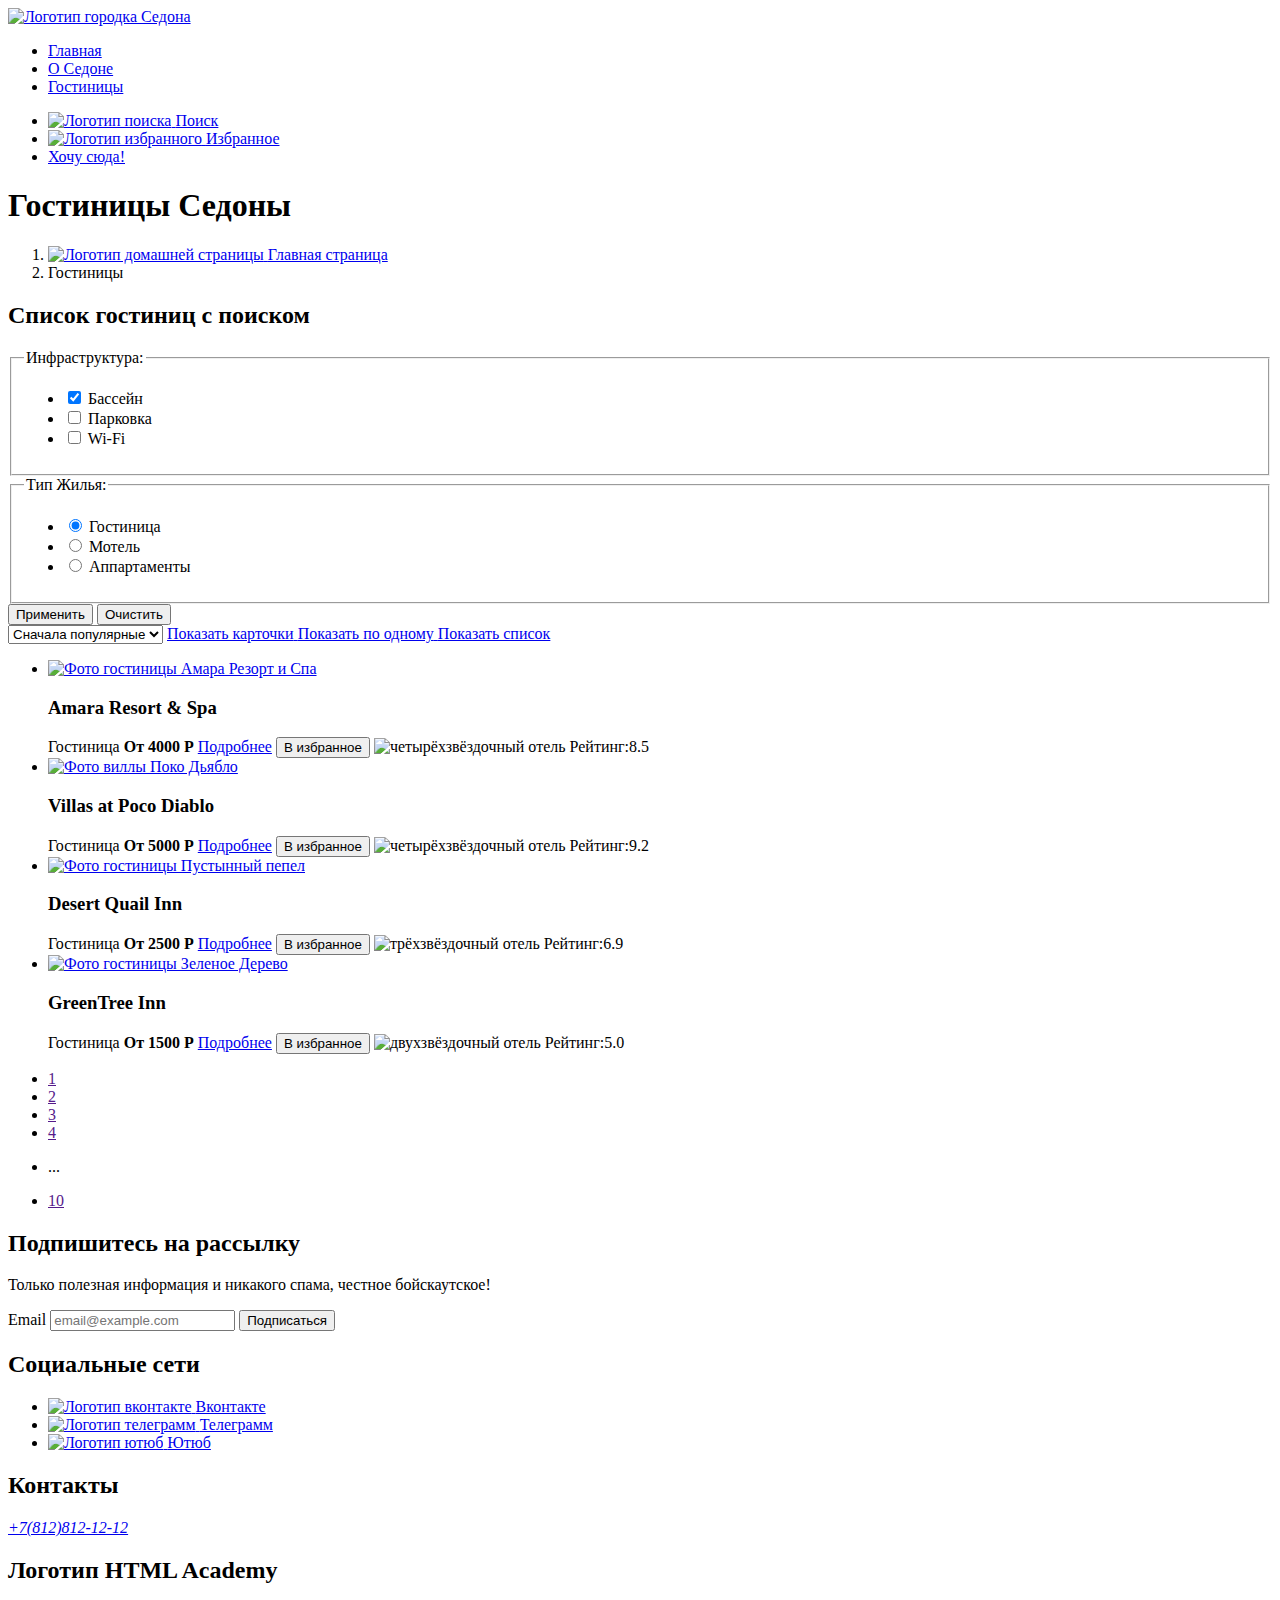
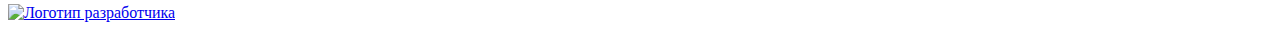
==== catalog.html @ c7cb6600 "подправил ошибки на главной и сверстал каталог" ====
<!DOCTYPE html>
<html lang="ru">
  <head>
    <meta charset="utf-8">
    <title>Каталог</title>
  </head>
  <body>
    <header class="page-header">
      <nav class="navigation">
        <a class="header-logo" href="index.html">
          <img class="sedona-logo" src="#" alt="Логотип городка Седона">
        </a>
        <ul class="navigation-list">
          <li class="navigation-item">
            <a class="navigation-link" href="index.html">Главная</a>
          </li>
          <li class="navigation-item">
            <a class="navigation-link" href="about.html">О Седоне</a>
          </li>
          <li class="navigation-item">
            <a class="navigation-link-current" href="catalog.html">Гостиницы</a>
          </li>
        </ul>
        <ul class="navigation-list-user">
          <li class="navigation-item-user">
            <a class="navigation-link-user" href="#">
              <img class="navigation-link-logo" src="#" alt="Логотип поиска">
              <span class="visually-hidden">Поиск</span>
            </a>
          </li>
          <li class="navigation-item-user">
            <a class="navigation-link-user" href="#">
              <img class="navigation-link-favourites" src="#" alt="Логотип избранного">
              <span class="visually-hidden">Избранное</span>
            </a>
          </li>
          <li class="navigation-item-user">
            <a class="button navigation-button-user" href="#">Хочу сюда!</a>
          </li>
        </ul>
      </nav>
    </header>
    <main class="main-inner">
      <header class="inner-header">
        <h1 class="inner-header-title">Гостиницы Седоны</h1>
        <ol class="breadcrumbs">
          <li class="breadcrumbs-item">
            <a class="breadcrumbs-link" href="index.html">
              <img src="#" alt="Логотип домашней страницы">
              <span class="visually-hidden">Главная страница</span>
            </a>
          </li>
          <li class="breadcrumbs-item">
            <a class="breadcrumbs-link">Гостиницы</a>
          </li>
        </ol>
      </header>
      <section class="catalog-hotels">
        <h2 class="visually-hidden">Список гостиниц с поиском</h2>
        <form class="catalog-filter" action="https://echo.htmlacademy.ru/" method="get">
          <fieldset class="catalog-filter-group">
            <legend class="catalog-filter-title">Инфраструктура:</legend>
            <ul class="catalog-filter-list">
              <li class="catalog-filter-item">
                <label class="control">
                  <input class="control-input" type="checkbox" name="pool" checked>
                  Бассейн
                </label>
              </li>
              <li class="catalog-filter-item">
                <label class="control">
                  <input class="control-input" type="checkbox" name="parking">
                  Парковка
                </label>
              </li>
              <li class="catalog-filter-item">
                <label class="control">
                  <input class="control-input" type="checkbox" name="wifi">
                  Wi-Fi
                </label>
              </li>
            </ul>
          </fieldset>
          <fieldset class="catalog-filter-group">
            <legend class="catalog-filter-title">Тип Жилья:</legend>
            <ul class="catalog-filter-list">
              <li class="catalog-filter-item">
                <label class="control">
                  <input class="control-input" type="radio" name="type-of-housing" checked>
                  Гостиница
                </label>
              </li>
              <li class="catalog-filter-item">
                <label class="control">
                  <input class="control-input" type="radio" name="type-of-housing">
                  Мотель
                </label>
              </li>
              <li class="catalog-filter-item">
                <label class="control">
                  <input class="control-input" type="radio" name="type-of-housing">
                  Аппартаменты
                </label>
              </li>
            </ul>
          </fieldset>
          <button class="button" type="submit">Применить</button>
          <button class="button" type="reset">Очистить</button>
        </form>
      </section>
      <section class="select-control">
        <select name="select-control" aria-label="Сортировка">
          <option value="popular">Сначала популярные</option>
          <option value="cheap">Сначала дешевые</option>
          <option value="expensive">Сначала дорогие</option>
        </select>
        <a class="button-cheked" href="#">
          <span class="visually-hidden">Показать карточки</span>
        </a>
        <a class="button" href="#">
          <span class="visually-hidden">Показать по одному</span>
        </a>
        <a class="button" href="#">
          <span class="visually-hidden">Показать список</span>
        </a>
        <ul class="hotel-list">
          <li class="hotel-card">
            <a class="hotel-card-link" href="#">
              <img class="hotel-card-image" src="#" alt="Фото гостиницы Амара Резорт и Спа">
            </a>
            <h3 class="hotel-card-title">Amara Resort & Spa</h3>
            <span class="hotel-card-type">Гостиница </span>
            <b class="hotel-card-price">От 4000 Р</b>
            <a class="hotel-card-button button" href="#">Подробнее</a>
            <button class="hotel-card-button button-favorite" type="submit">В избранное</button>
            <img class="hotel-card-stars" src="#" alt="четырёхзвёздочный отель">
            <span class="hotel-card-rating">Рейтинг:8.5</span>
          </li>
          <li class="hotel-card">
            <a class="hotel-card-link" href="#">
              <img class="hotel-card-image" src="#" alt="Фото виллы Поко Дьябло">
            </a>
            <h3 class="hotel-card-title">Villas at Poco Diablo</h3>
            <span class="hotel-card-type">Гостиница </span>
            <b class="hotel-card-price">От 5000 Р</b>
            <a class="hotel-card-button button" href="#">Подробнее</a>
            <button class="hotel-card-button button-favorite" type="submit">В избранное</button>
            <img class="hotel-card-stars" src="#" alt="четырёхзвёздочный отель">
            <span class="hotel-card-rating">Рейтинг:9.2</span>
          </li>
          <li class="hotel-card">
            <a class="hotel-card-link" href="#">
              <img class="hotel-card-image" src="#" alt="Фото гостиницы Пустынный пепел">
            </a>
            <h3 class="hotel-card-title">Desert Quail Inn</h3>
            <span class="hotel-card-type">Гостиница </span>
            <b class="hotel-card-price">От 2500 Р</b>
            <a class="hotel-card-button button" href="#">Подробнее</a>
            <button class="hotel-card-button button-favorite" type="submit">В избранное</button>
            <img class="hotel-card-stars" src="#" alt="трёхзвёздочный отель">
            <span class="hotel-card-rating">Рейтинг:6.9</span>
          </li>
          <li class="hotel-card">
            <a class="hotel-card-link" href="#">
              <img class="hotel-card-image" src="#" alt="Фото гостиницы Зеленое Дерево">
            </a>
            <h3 class="hotel-card-title">GreenTree Inn</h3>
            <span class="hotel-card-type">Гостиница </span>
            <b class="hotel-card-price">От 1500 Р</b>
            <a class="hotel-card-button button" href="#">Подробнее</a>
            <button class="hotel-card-button button-favorite" type="submit">В избранное</button>
            <img class="hotel-card-stars" src="#" alt="двухзвёздочный отель">
            <span class="hotel-card-rating">Рейтинг:5.0</span>
          </li>
        </ul>
        <ul class="pagination">
          <li class="pagination-item">
            <a href="" class="pagination-link pagination-current">1</a>
          </li>
          <li class="pagination-item">
            <a href="" class="pagination-link">2</a>
          </li>
          <li class="pagination-item">
            <a href="" class="pagination-link">3</a>
          </li>
          <li class="pagination-item">
            <a href="" class="pagination-link">4</a>
          </li>
          <li class="pagination-item">
            <p class="pagination-dots">...</p>
          </li>
          <li class="pagination-item">
            <a href="" class="pagination-link">10</a>
          </li>
        </ul>
      </section>
    </main>
    <section class="subscribe">
      <h2 class="subscribe-title">Подпишитесь на рассылку</h2>
      <p class="subscribe-discription">Только полезная информация и никакого спама, честное бойскаутское!</p>
      <form action="subscribe-form" action="https://echo.htmlacademy.ru/" method="post">
        <label class="visually-hidden" for="subscribe-email">Email</label>
        <input class="field" placeholder="email@example.com" type="email" name="subscribe-email" id="subscribe-email" required>
        <button class="button button-subscribe" type="submit">Подписаться</button>
      </form>
    </section>
    <footer class="page-footer">
      <section class="footer-social">
        <h2 class="visually-hidden">Социальные сети</h2>
        <ul class="social-list">
          <li class="social-item">
            <a class="button" href="https://vk.com/htmlacademy">
              <img src="" alt="Логотип вконтакте">
              <span class="visually-hidden">Вконтакте</span>
            </a>
          </li>
          <li class="social-item">
            <a class="button" href="https://t.me/htmlacademy">
              <img src="" alt="Логотип телеграмм">
              <span class="visually-hidden">Телеграмм</span>
            </a>
          </li>
          <li class="social-item">
            <a class="button" href="https://www.youtube.com/user/htmlacademyru">
              <img src="" alt="Логотип ютюб">
              <span class="visually-hidden">Ютюб</span>
            </a>
          </li>
        </ul>
      </section>
      <section class="footer-contacts">
        <h2 class="visually-hidden">Контакты</h2>
        <address class="footer-contacts-address">
          <a class="footer-contacts-address-phone" href="tel:+78128121212">+7(812)812-12-12</a>
        </address>
      </section>
      <section class="footer-developer">
        <h2 class="visually-hidden">Логотип HTML Academy</h2>
        <a class="footer-developer-logo" href="https://htmlacademy.ru/">
          <img class="htmlacademy-logo" src="#" alt="Логотип разработчика">
        </a>
      </section>
    </footer>
  </body>
</html>
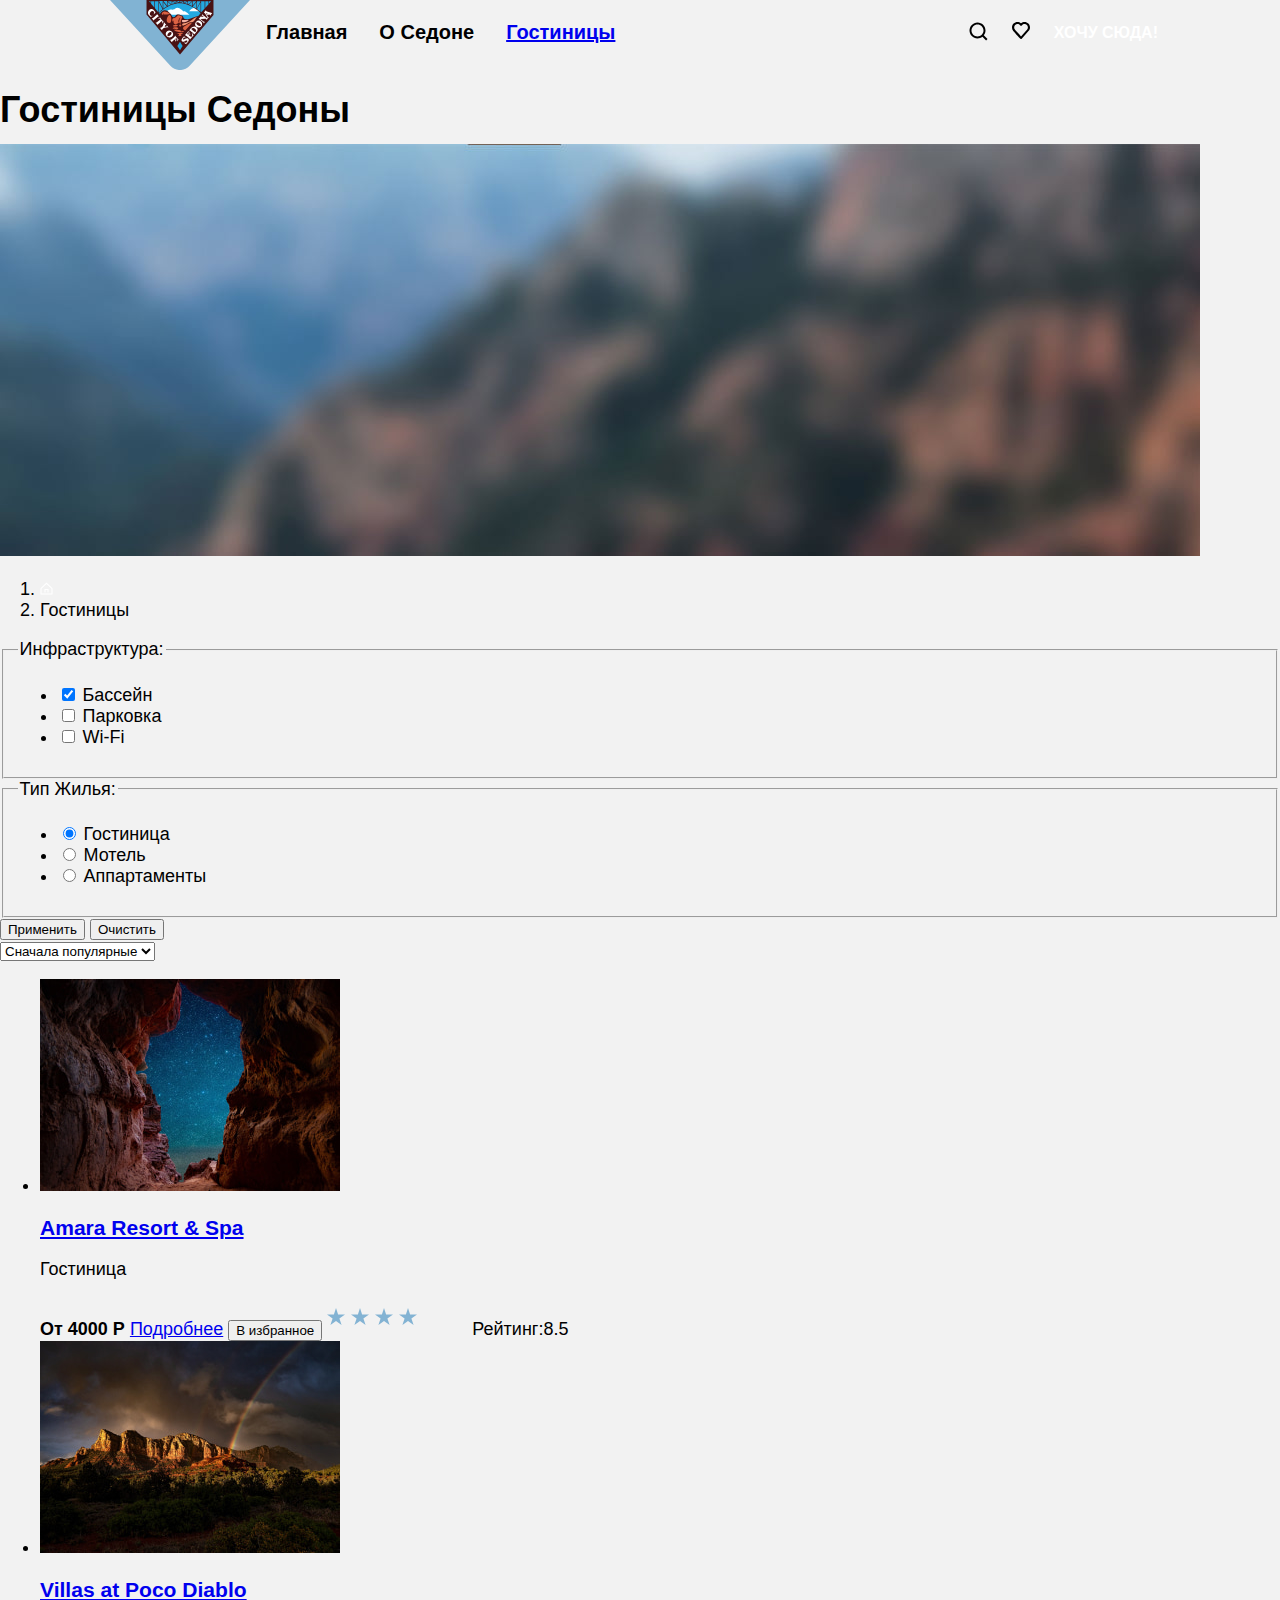
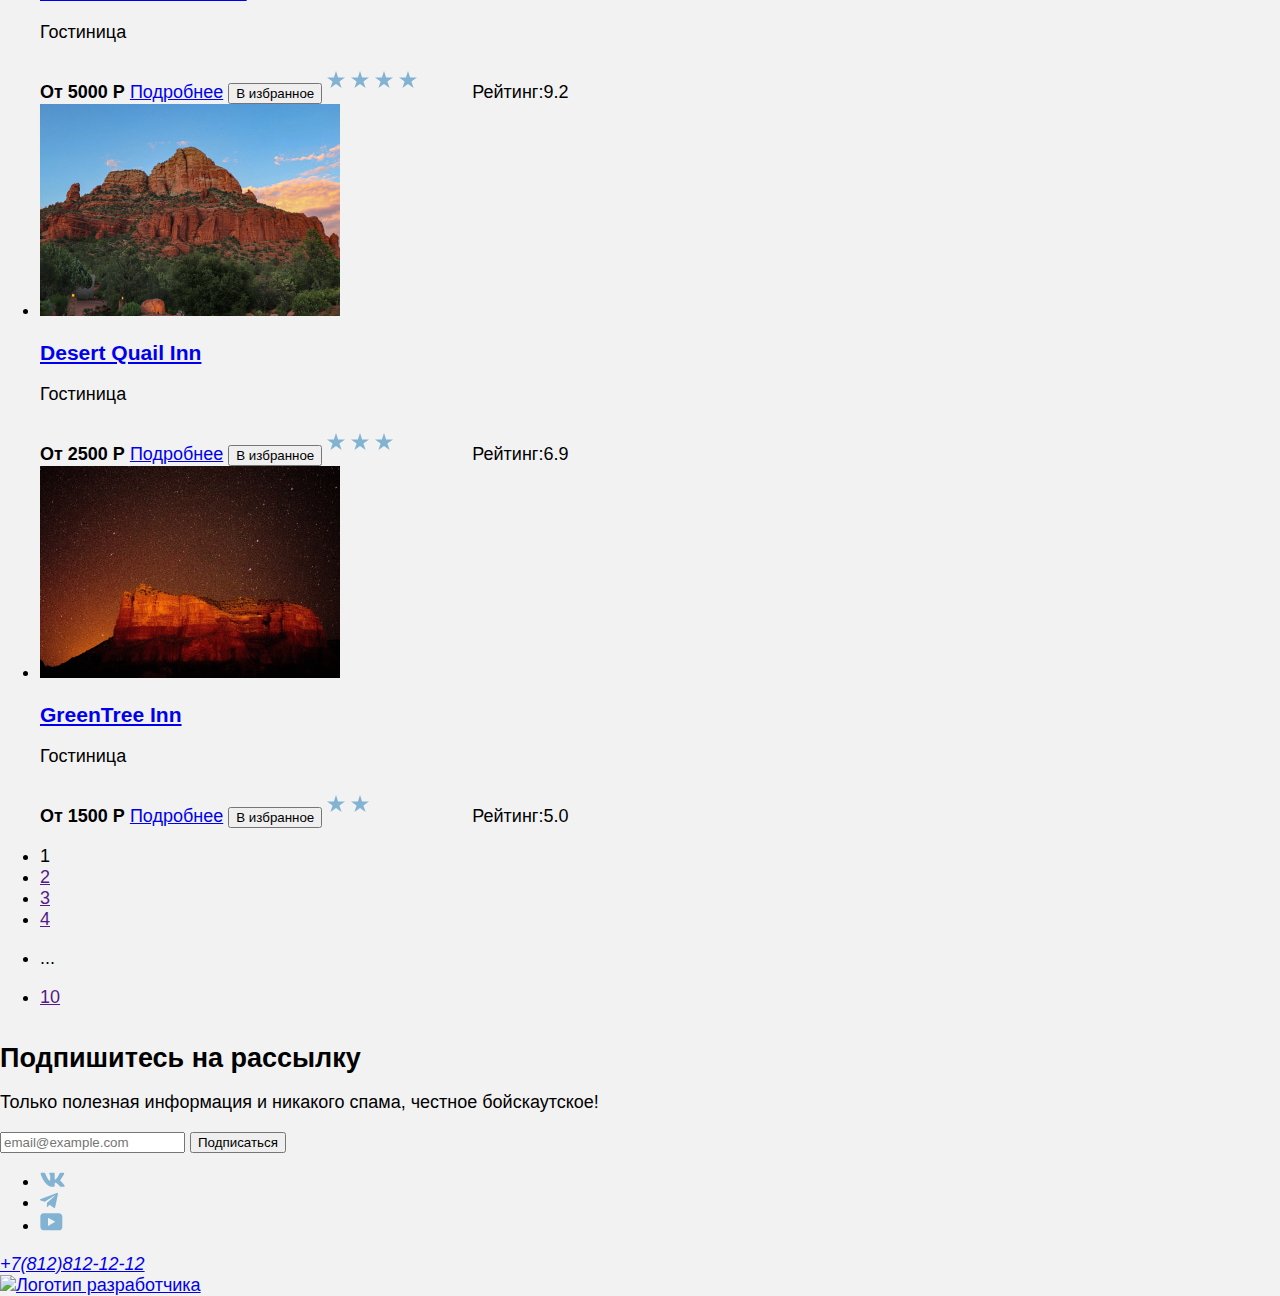
==== commit 64f5bfb7: "Merge pull request #3 from KostyaSolncev/master" ====
--- a/catalog.html
+++ b/catalog.html
@@ -3,12 +3,13 @@
   <head>
     <meta charset="utf-8">
     <title>Каталог</title>
+    <link rel="stylesheet" href="styles/styles.css">
   </head>
   <body>
     <header class="page-header">
       <nav class="navigation">
         <a class="header-logo" href="index.html">
-          <img class="sedona-logo" src="#" alt="Логотип городка Седона">
+          <img class="sedona-logo" src="images/logo.svg" alt="Логотип городка Седона">
         </a>
         <ul class="navigation-list">
           <li class="navigation-item">
@@ -24,13 +25,13 @@
         <ul class="navigation-list-user">
           <li class="navigation-item-user">
             <a class="navigation-link-user" href="#">
-              <img class="navigation-link-logo" src="#" alt="Логотип поиска">
+              <img class="navigation-link-logo" src="images/icons/search.svg" alt="Логотип поиска">
               <span class="visually-hidden">Поиск</span>
             </a>
           </li>
           <li class="navigation-item-user">
             <a class="navigation-link-user" href="#">
-              <img class="navigation-link-favourites" src="#" alt="Логотип избранного">
+              <img class="navigation-link-favourites" src="images/icons/heart.svg" alt="Логотип избранного">
               <span class="visually-hidden">Избранное</span>
             </a>
           </li>
@@ -43,10 +44,11 @@
     <main class="main-inner">
       <header class="inner-header">
         <h1 class="inner-header-title">Гостиницы Седоны</h1>
+        <img class="index-background" src="images/hotels-search.jpeg" width="1200" height="412" alt="Размытый фон городка Седона">
         <ol class="breadcrumbs">
           <li class="breadcrumbs-item">
             <a class="breadcrumbs-link" href="index.html">
-              <img src="#" alt="Логотип домашней страницы">
+              <img src="images/breadcrumbs/home.svg" alt="Логотип домашней страницы">
               <span class="visually-hidden">Главная страница</span>
             </a>
           </li>
@@ -126,56 +128,57 @@
         <ul class="hotel-list">
           <li class="hotel-card">
             <a class="hotel-card-link" href="#">
-              <img class="hotel-card-image" src="#" alt="Фото гостиницы Амара Резорт и Спа">
-            </a>
-            <h3 class="hotel-card-title">Amara Resort & Spa</h3>
-            <span class="hotel-card-type">Гостиница </span>
+              <img class="hotel-card-image" src="images/hotel-1.jpeg" alt="Фото гостиницы Амара Резорт и Спа">
+              <h3 class="hotel-card-title">Amara Resort & Spa</h3>
+            </a>
+            <p class="hotel-card-type">Гостиница </p>
             <b class="hotel-card-price">От 4000 Р</b>
             <a class="hotel-card-button button" href="#">Подробнее</a>
             <button class="hotel-card-button button-favorite" type="submit">В избранное</button>
-            <img class="hotel-card-stars" src="#" alt="четырёхзвёздочный отель">
+            <img class="hotel-card-stars" src="images/icons/4stars.svg" alt="четырёхзвёздочный отель">
             <span class="hotel-card-rating">Рейтинг:8.5</span>
           </li>
           <li class="hotel-card">
             <a class="hotel-card-link" href="#">
-              <img class="hotel-card-image" src="#" alt="Фото виллы Поко Дьябло">
-            </a>
-            <h3 class="hotel-card-title">Villas at Poco Diablo</h3>
-            <span class="hotel-card-type">Гостиница </span>
+              <img class="hotel-card-image" src="images/hotel-2.jpeg" alt="Фото виллы Поко Дьябло">
+              <h3 class="hotel-card-title">Villas at Poco Diablo</h3>
+            </a>
+            <p class="hotel-card-type">Гостиница </p>
             <b class="hotel-card-price">От 5000 Р</b>
             <a class="hotel-card-button button" href="#">Подробнее</a>
             <button class="hotel-card-button button-favorite" type="submit">В избранное</button>
-            <img class="hotel-card-stars" src="#" alt="четырёхзвёздочный отель">
+            <img class="hotel-card-stars" src="images/icons/4stars.svg" alt="четырёхзвёздочный отель">
             <span class="hotel-card-rating">Рейтинг:9.2</span>
           </li>
           <li class="hotel-card">
             <a class="hotel-card-link" href="#">
-              <img class="hotel-card-image" src="#" alt="Фото гостиницы Пустынный пепел">
-            </a>
-            <h3 class="hotel-card-title">Desert Quail Inn</h3>
-            <span class="hotel-card-type">Гостиница </span>
+              <img class="hotel-card-image" src="images/hotel-3.jpeg" alt="Фото гостиницы Пустынный пепел">
+              <h3 class="hotel-card-title">Desert Quail Inn</h3>
+            </a>
+            <p class="hotel-card-type">Гостиница </p>
             <b class="hotel-card-price">От 2500 Р</b>
             <a class="hotel-card-button button" href="#">Подробнее</a>
             <button class="hotel-card-button button-favorite" type="submit">В избранное</button>
-            <img class="hotel-card-stars" src="#" alt="трёхзвёздочный отель">
+            <img class="hotel-card-stars" src="images/icons/3stars.svg" alt="трёхзвёздочный отель">
             <span class="hotel-card-rating">Рейтинг:6.9</span>
           </li>
           <li class="hotel-card">
             <a class="hotel-card-link" href="#">
-              <img class="hotel-card-image" src="#" alt="Фото гостиницы Зеленое Дерево">
-            </a>
-            <h3 class="hotel-card-title">GreenTree Inn</h3>
-            <span class="hotel-card-type">Гостиница </span>
+              <img class="hotel-card-image" src="images/hotel-4.jpeg" alt="Фото гостиницы Зеленое Дерево">
+              <h3 class="hotel-card-title">GreenTree Inn</h3>
+            </a>
+            
+            <p class="hotel-card-type">Гостиница </p>
             <b class="hotel-card-price">От 1500 Р</b>
             <a class="hotel-card-button button" href="#">Подробнее</a>
             <button class="hotel-card-button button-favorite" type="submit">В избранное</button>
-            <img class="hotel-card-stars" src="#" alt="двухзвёздочный отель">
+            <img class="hotel-card-stars" src="images/icons/2stars.svg" alt="двухзвёздочный отель">
             <span class="hotel-card-rating">Рейтинг:5.0</span>
           </li>
         </ul>
         <ul class="pagination">
           <li class="pagination-item">
-            <a href="" class="pagination-link pagination-current">1</a>
+            <a class="pagination-link pagination-current">1</a>
           </li>
           <li class="pagination-item">
             <a href="" class="pagination-link">2</a>
@@ -210,19 +213,19 @@
         <ul class="social-list">
           <li class="social-item">
             <a class="button" href="https://vk.com/htmlacademy">
-              <img src="" alt="Логотип вконтакте">
+              <img src="images/icons/vk.svg" alt="Логотип вконтакте">
               <span class="visually-hidden">Вконтакте</span>
             </a>
           </li>
           <li class="social-item">
             <a class="button" href="https://t.me/htmlacademy">
-              <img src="" alt="Логотип телеграмм">
+              <img src="images/icons/telegram.svg" alt="Логотип телеграмм">
               <span class="visually-hidden">Телеграмм</span>
             </a>
           </li>
           <li class="social-item">
             <a class="button" href="https://www.youtube.com/user/htmlacademyru">
-              <img src="" alt="Логотип ютюб">
+              <img src="images/icons/youtub.svg" alt="Логотип ютюб">
               <span class="visually-hidden">Ютюб</span>
             </a>
           </li>
@@ -237,7 +240,7 @@
       <section class="footer-developer">
         <h2 class="visually-hidden">Логотип HTML Academy</h2>
         <a class="footer-developer-logo" href="https://htmlacademy.ru/">
-          <img class="htmlacademy-logo" src="#" alt="Логотип разработчика">
+          <img class="htmlacademy-logo" src="images/icons/htmlacademy.svg" alt="Логотип разработчика">
         </a>
       </section>
     </footer>
--- a/styles/styles.css
+++ b/styles/styles.css
@@ -0,0 +1,310 @@
+@font-face {
+  font-family: "PT Sans";
+  font-style: normal;
+  font-weight: 400;
+  src: url("../fonts/ptsans-400.woff2") format("woff2");
+  font-display: swap;
+}
+
+@font-face {
+  font-family: "PT Sans";
+  font-style: normal;
+  font-weight: 700;
+  src: url("../fonts/ptsans-700.woff2") format("woff2");
+  font-display: swap;
+}
+
+html {
+  height: 100%;
+}
+
+body {
+  margin: 0;
+  height: 100%;
+  display: flex;
+  flex-direction: column;
+  font-family: "PT Sans", sans-serif;
+  font-weight: 400;
+  font-size: 18px;
+  line-height: 21px;
+  color: #000000;
+  background-color: #F2F2F2;
+}
+
+.page-container {
+  margin: 0 auto;
+  width: 1200px;
+  min-height: 100%;
+  background-color: #FFFFFF;
+}
+
+.visually-hidden {
+  position: absolute;
+  width: 1px;
+  height: 1px;
+  margin: -1px;
+  padding: 0;
+  border: 0;
+  clip: rect(0 0 0 0);
+  overflow: hidden;
+}
+
+/* Header */
+
+.navigation {
+  display: flex;
+  width: 1060px;
+  margin: 0 auto;
+}
+
+.navigation-list {
+  margin: 0;
+  padding: 0;
+  display: flex;
+  flex-wrap: wrap;
+  max-width: 450px;
+  font-weight: 700;
+  font-size: 20px;
+  line-height: 24px;
+  list-style: none;
+}
+
+.navigation-list-user {
+  margin: 0;
+  padding: 0;
+  display: flex;
+  max-width: 300px;
+  list-style: none;
+  margin-left: auto;
+}
+
+.navigation-item {
+  padding: 20px 16px;
+}
+
+.navigation-item-user {
+  padding: 22px 12px;
+}
+
+.navigation-link {
+  font-size: 20px;
+  line-height: 24px;
+  color: #000000;
+  font-weight: 700;
+  text-align: center;
+  text-decoration: none;
+}
+
+.navigation-button-user {
+  font-size: 16px;
+  line-height: 20px;
+  text-transform: uppercase;
+  color: #FFFFFF;
+  font-weight: 700;
+  text-align: center;
+  text-decoration: none;
+  align-items: center;
+}
+
+.navigation-item-button {
+  display: block;
+  box-sizing: border-box;
+  width: 160px;
+  height: 36px;
+  border-radius: 4px;
+  margin: 14px 0px 14px 20px;
+  background-color: #756157;
+  text-align: center;
+  padding: 8px 34px;
+}
+
+/* Main */
+
+.main-container {
+  flex-grow: 1;
+}
+
+.welcome-logo {
+  display: block;
+  margin: 0 auto;
+}
+
+.hero {
+  background-image: url(../images/index-background.jpeg);
+  background-repeat: no-repeat;
+  background-size: 100% auto;
+  min-height: 485px;
+  max-width: 100%;
+  background-color: #D9EAF2
+}
+
+.advantages {
+  margin: 0;
+  padding: 0;
+  text-align: center;
+  background-color: #FFFFFF;
+}
+
+.advantages-list {
+  margin: 0;
+  padding: 0;
+  list-style-type: none;
+  display: flex;
+  flex-wrap: wrap;
+}
+
+.advantages-item {
+  background-color: rgba(131, 179, 211, 0.12);
+  width: 400px;
+  height: 385px;
+}
+
+.container-about {
+  margin: 0;
+  padding: 0;
+  width: 700px;
+  margin: 0 auto;
+}
+
+.advantages-title {
+  font-size: 30px;
+  line-height: 36px;
+  font-weight: 700;
+  text-transform: uppercase;
+  text-align: center;
+  padding-top: 70px;
+}
+
+.advantages-description {
+  font-size: 22px;
+  line-height: 26px;
+  color: #333333;
+  padding-bottom: 70px;
+}
+
+.advantages-item-title {
+  font-size: 24px;
+  line-height: 28px;
+  text-transform: uppercase;
+}
+
+.advantages-item-discription {
+  font-size: 24px;
+  line-height: 28px;
+  text-transform: uppercase;
+}
+
+.advantages-item-white {
+  color: #FFFFFF;
+  background-color: #82B3D3;
+}
+
+.advantages-item-gray {
+  background-color: rgba(131, 179, 211, 0.2);
+}
+
+/* Services */
+
+.services {
+  width: 1200px;
+  margin: 0;
+  padding: 0;
+  text-align: center;
+  background-color: #FFFFFF;
+}
+
+.services-list {
+  display: flex;
+  justify-content: space-between;
+  margin: 0;
+  padding: 0;
+  list-style-type: none;
+}
+
+.services-container {
+  display: flex;
+  flex-direction: column;
+  justify-content: center;
+  align-items: center;
+  width: 1200px;
+  height: 246px;
+}
+
+.services-title {
+  font-size: 30px;
+  line-height: 36px;
+  font-weight: 700;
+  text-transform: uppercase;
+  text-align: center;
+  padding-top: 64px;
+}
+
+.services-description {
+  font-size: 22px;
+  line-height: 26px;
+  color: #333333;
+  padding-bottom: 64px;
+}
+
+.services-item {
+  background-color: rgba(131, 179, 211, 0.12);
+  width: 400px;
+  height: 385px;
+}
+
+.services-item-title {
+  font-size: 24px;
+  line-height: 28px;
+  text-transform: uppercase;
+}
+
+/* Search hotels */
+
+.search-hotels {
+  width: 1200px;
+  height: 406px;
+  display: flex;
+  flex-direction: column;
+  align-items: center;
+  background: #FFFFFF;
+}
+
+.search-container {
+  display: flex;
+  flex-direction: column;
+  align-items: center;
+  width: 592px;
+  height: 214px;
+  margin: 96px 304px;
+}
+
+.search-hotels-title {
+  font-weight: 700;
+  font-size: 30px;
+  line-height: 36px;
+  text-align: center;
+  text-transform: uppercase;
+  color: #000000;
+}
+
+.search-hotels-description {
+  font-size: 22px;
+  line-height: 26px;
+  color: #333333;
+  text-align: center;
+}
+
+.button-search {
+  display: flex;
+  margin: 0;
+  padding: 0;
+  width: 375px;
+  height: 52px;
+  background-color: #756157;
+  border-radius: 4px;
+  color: #FFFFFF;
+  font-size: 20px;
+  line-height: 36px;
+  text-align: center;
+  text-transform: uppercase;
+}
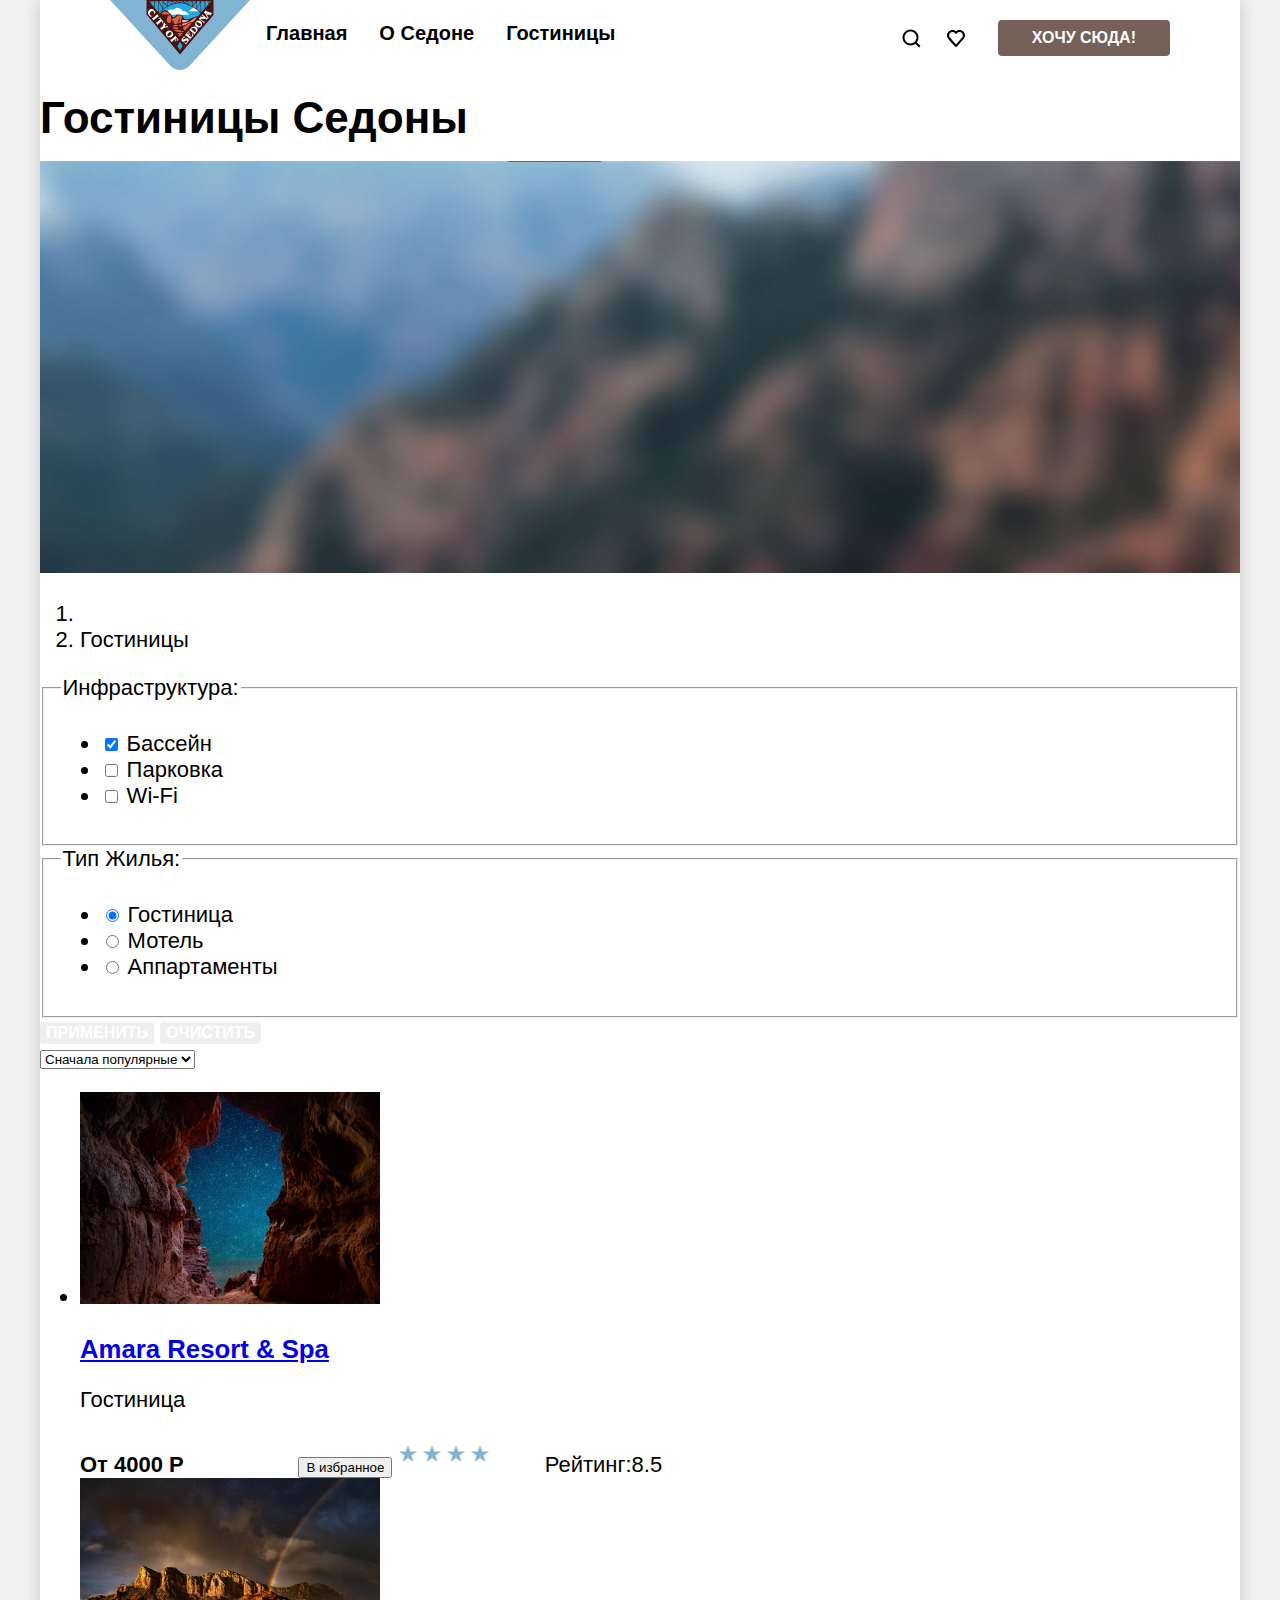
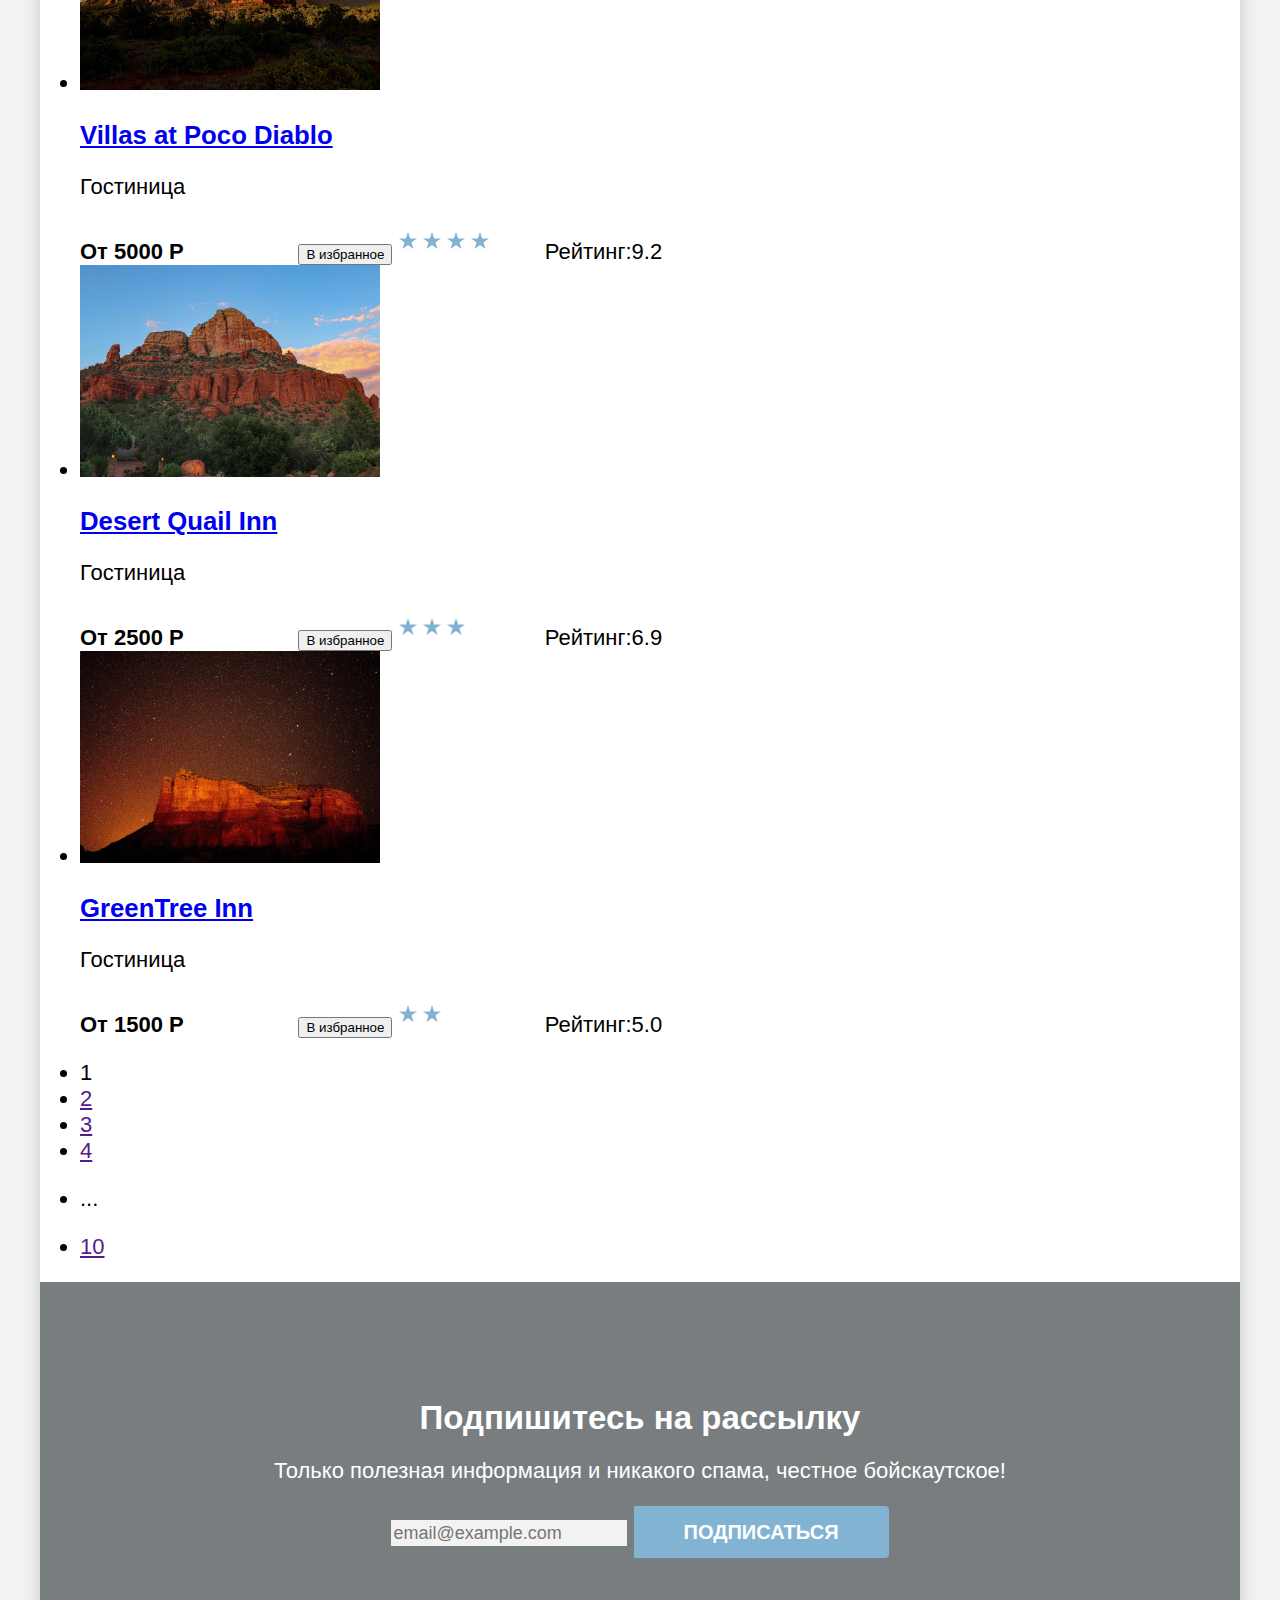
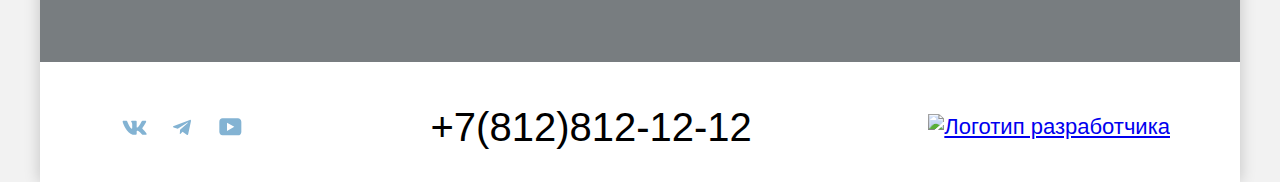
==== commit f90b6b10: "добавил правки по флексу" ====
--- a/catalog.html
+++ b/catalog.html
@@ -6,10 +6,11 @@
     <link rel="stylesheet" href="styles/styles.css">
   </head>
   <body>
+    <div class="page-container">
     <header class="page-header">
       <nav class="navigation">
-        <a class="header-logo" href="index.html">
-          <img class="sedona-logo" src="images/logo.svg" alt="Логотип городка Седона">
+        <a class="header-logo" href="#">
+          <img class="sedona-logo" src="images/logo.svg" width="140" height="70" alt="Логотип городка Седона">
         </a>
         <ul class="navigation-list">
           <li class="navigation-item">
@@ -19,27 +20,27 @@
             <a class="navigation-link" href="about.html">О Седоне</a>
           </li>
           <li class="navigation-item">
-            <a class="navigation-link-current" href="catalog.html">Гостиницы</a>
-          </li>
-        </ul>
-        <ul class="navigation-list-user">
-          <li class="navigation-item-user">
-            <a class="navigation-link-user" href="#">
-              <img class="navigation-link-logo" src="images/icons/search.svg" alt="Логотип поиска">
-              <span class="visually-hidden">Поиск</span>
-            </a>
-          </li>
-          <li class="navigation-item-user">
-            <a class="navigation-link-user" href="#">
-              <img class="navigation-link-favourites" src="images/icons/heart.svg" alt="Логотип избранного">
-              <span class="visually-hidden">Избранное</span>
-            </a>
-          </li>
-          <li class="navigation-item-user">
-            <a class="button navigation-button-user" href="#">Хочу сюда!</a>
+            <a class="navigation-link" href="catalog.html">Гостиницы</a>
           </li>
         </ul>
       </nav>
+      <ul class="user-list">
+        <li class="user-item">
+          <a class="user-link" href="#">
+            <img class="user-icon" src="images/icons/search.svg" alt="Иконка поиска">
+            <span class="visually-hidden">Поиск</span>
+          </a>
+        </li>
+        <li class="user-item">
+          <a class="user-link" href="#">
+            <img class="user-icon" src="images/icons/heart.svg" alt="Иконка - избранное">
+            <span class="visually-hidden">Избранное</span>
+          </a>
+        </li>
+        <li class="user-item">
+          <a class="button user-item-button button-brown" href="#">Хочу сюда!</a>
+        </li>
+      </ul>
     </header>
     <main class="main-inner">
       <header class="inner-header">
@@ -167,7 +168,7 @@
               <img class="hotel-card-image" src="images/hotel-4.jpeg" alt="Фото гостиницы Зеленое Дерево">
               <h3 class="hotel-card-title">GreenTree Inn</h3>
             </a>
-            
+
             <p class="hotel-card-type">Гостиница </p>
             <b class="hotel-card-price">От 1500 Р</b>
             <a class="hotel-card-button button" href="#">Подробнее</a>
@@ -209,23 +210,23 @@
     </section>
     <footer class="page-footer">
       <section class="footer-social">
-        <h2 class="visually-hidden">Социальные сети</h2>
+          <h2 class="visually-hidden">Социальные сети</h2>
         <ul class="social-list">
           <li class="social-item">
-            <a class="button" href="https://vk.com/htmlacademy">
-              <img src="images/icons/vk.svg" alt="Логотип вконтакте">
+            <a class="social-link" href="https://vk.com/htmlacademy">
+              <img class="social-icon" src="images/icons/vk.svg" alt="Логотип вконтакте">
               <span class="visually-hidden">Вконтакте</span>
             </a>
           </li>
           <li class="social-item">
-            <a class="button" href="https://t.me/htmlacademy">
-              <img src="images/icons/telegram.svg" alt="Логотип телеграмм">
+            <a class="social-link" href="https://t.me/htmlacademy">
+              <img class="social-icon" src="images/icons/telegram.svg" alt="Логотип телеграмм">
               <span class="visually-hidden">Телеграмм</span>
             </a>
           </li>
           <li class="social-item">
-            <a class="button" href="https://www.youtube.com/user/htmlacademyru">
-              <img src="images/icons/youtub.svg" alt="Логотип ютюб">
+            <a class="social-link" href="https://www.youtube.com/user/htmlacademyru">
+              <img class="social-icon" src="images/icons/youtub.svg" alt="Логотип ютюб">
               <span class="visually-hidden">Ютюб</span>
             </a>
           </li>
@@ -244,5 +245,6 @@
         </a>
       </section>
     </footer>
+  </div>
   </body>
 </html>
--- a/styles/styles.css
+++ b/styles/styles.css
@@ -20,22 +20,22 @@
 
 body {
   margin: 0;
-  height: 100%;
+  min-height: 100%;
   display: flex;
   flex-direction: column;
   font-family: "PT Sans", sans-serif;
   font-weight: 400;
-  font-size: 18px;
-  line-height: 21px;
+  font-size: 22px;
+  line-height: 26px;
   color: #000000;
   background-color: #F2F2F2;
 }
 
 .page-container {
-  margin: 0 auto;
   width: 1200px;
-  min-height: 100%;
+  margin: 0 auto;
   background-color: #FFFFFF;
+  box-shadow: 0 0 15px rgba(0, 0, 0, 0.2);
 }
 
 .visually-hidden {
@@ -49,12 +49,57 @@
   overflow: hidden;
 }
 
+.headline {
+  font-weight: 700;
+  font-size: 30px;
+  line-height: 36px;
+  text-transform: uppercase;
+}
+
+.button {
+  display: inline-block;
+  border-radius: 4px;
+  font-family: inherit;
+  color: #FFFFFF;
+  text-align: center;
+  text-transform: uppercase;
+  text-decoration: none;
+  font-weight: 700;
+  font-size: 16px;
+  line-height: 20px;
+  border: none;
+  cursor: pointer;
+}
+
+.button-blue {
+  background-color: #68A2CA;
+}
+
+.button-brown {
+  background-color: #756157;
+}
+
+
+
+.field {
+  box-sizing: border-box;
+  background-color: #F2F2F2;
+  font: inherit;
+  font-size: 18px;
+  line-height: 24px;
+  border: 0;
+}
+
 /* Header */
 
+.page-header {
+  display: flex;
+  padding: 0 70px;
+}
+
 .navigation {
   display: flex;
-  width: 1060px;
-  margin: 0 auto;
+  width: 650px;
 }
 
 .navigation-list {
@@ -62,28 +107,11 @@
   padding: 0;
   display: flex;
   flex-wrap: wrap;
-  max-width: 450px;
-  font-weight: 700;
-  font-size: 20px;
-  line-height: 24px;
-  list-style: none;
-}
-
-.navigation-list-user {
-  margin: 0;
-  padding: 0;
-  display: flex;
-  max-width: 300px;
-  list-style: none;
-  margin-left: auto;
+  list-style-type: none;
 }
 
 .navigation-item {
   padding: 20px 16px;
-}
-
-.navigation-item-user {
-  padding: 22px 12px;
 }
 
 .navigation-link {
@@ -95,26 +123,53 @@
   text-decoration: none;
 }
 
-.navigation-button-user {
-  font-size: 16px;
-  line-height: 20px;
-  text-transform: uppercase;
+.user-list {
+  display: flex;
+  align-items: center;
+  margin: 0;
+  padding: 0;
+  margin-left: auto;
+  max-width: 300px;
+  list-style: none;
+}
+
+.user-item:last-child {
+  margin-left: 20px;
+}
+
+.user-link {
+  display: flex;
+  position: relative;
+  min-width: 44px;
+  min-height: 64px;
+  color: inherit;
+  text-decoration: none;
+}
+
+.favourites-link::before {
+  content: "12";
+  position: absolute;
+  box-sizing: border-box;
+  width: 20px;
+  height: 20px;
+  padding: 5px 0;
+  background-color: #7DB54F;
+  border-radius: 10px;
+  z-index: 1;
+  left: 20px;
+  top: 11px;
+  font-size: 10px;
+  line-height: 10px;
   color: #FFFFFF;
-  font-weight: 700;
-  text-align: center;
-  text-decoration: none;
-  align-items: center;
-}
-
-.navigation-item-button {
-  display: block;
-  box-sizing: border-box;
-  width: 160px;
-  height: 36px;
-  border-radius: 4px;
-  margin: 14px 0px 14px 20px;
-  background-color: #756157;
-  text-align: center;
+  text-align: center;
+}
+
+.user-icon {
+  margin: auto;
+  fill: #000000;
+}
+
+.user-item-button {
   padding: 8px 34px;
 }
 
@@ -138,11 +193,11 @@
   background-color: #D9EAF2
 }
 
+/* Advantages */
+
 .advantages {
-  margin: 0;
-  padding: 0;
-  text-align: center;
-  background-color: #FFFFFF;
+  text-align: center;
+  padding-top: 69px;
 }
 
 .advantages-list {
@@ -261,50 +316,122 @@
 /* Search hotels */
 
 .search-hotels {
-  width: 1200px;
-  height: 406px;
-  display: flex;
-  flex-direction: column;
-  align-items: center;
-  background: #FFFFFF;
-}
-
-.search-container {
-  display: flex;
-  flex-direction: column;
-  align-items: center;
+  padding: 95px 0;
+  text-align: center;
+}
+
+.search-hotels-title {
+  margin: 0 0 20px;
+}
+
+.search-hotels-description {
   width: 592px;
-  height: 214px;
-  margin: 96px 304px;
-}
-
-.search-hotels-title {
-  font-weight: 700;
-  font-size: 30px;
-  line-height: 36px;
-  text-align: center;
-  text-transform: uppercase;
-  color: #000000;
-}
-
-.search-hotels-description {
-  font-size: 22px;
-  line-height: 26px;
-  color: #333333;
-  text-align: center;
+  margin: 0 auto 54px;
 }
 
 .button-search {
-  display: flex;
-  margin: 0;
-  padding: 0;
-  width: 375px;
-  height: 52px;
+  display: block;
+  box-sizing: border-box;
+  margin: 0 auto;
+  border-radius: 4px;
+  width: 376px;
+  padding: 8px 50px;
   background-color: #756157;
-  border-radius: 4px;
-  color: #FFFFFF;
   font-size: 20px;
   line-height: 36px;
-  text-align: center;
-  text-transform: uppercase;
-}
+}
+
+/* Subscribe */
+
+.subscribe {
+  background-color: #787d80;
+  background-image: url(../images/subscribe.jpeg);
+  background-repeat: no-repeat;
+  background-size: 100% auto;
+  color: #FFFFFF;
+  text-align: center;
+  padding: 96px 0 104px;
+}
+
+.subscribe-description {
+  width: 475px;
+}
+
+.subscribe-form {
+  display: flex;
+  width: 684px;
+  margin: 0 auto;
+}
+
+.subscribe-email {
+  flex-grow: 1;
+  padding: 11px 17px;
+  border-radius: 4px 0 0 4px;
+  border: 3px solid #F2F2F2;
+}
+
+.button-subscribe {
+  padding: 8px 50px;
+  background-color: #82B3D3;
+  font-size: 20px;
+  line-height: 36px;
+  border-radius: 0 4px 4px 0;
+}
+
+.subscribe-field {
+  flex-grow: 1;
+  padding: 11px 17px;
+  border-radius: 4px 0 0 4px;
+  border: 3px solid #F2F2F2;
+}
+
+/* Footer */
+
+.page-footer {
+  display: flex;
+  align-items: center;
+  margin: 0;
+  padding: 40px 70px 30px;
+}
+
+.social-list {
+  display: flex;
+  flex-wrap: wrap;
+  align-items: center;
+  margin: 0;
+  padding: 0;
+  max-width: 200px;
+  list-style: none;
+}
+.social-item {
+  display: flex;
+  width: 48px;
+  height: 40px;
+}
+
+.social-link {
+  display: flex;
+  width: 48px;
+  height: 40px;
+}
+
+.social-icon {
+  margin: auto;
+}
+
+.footer-contacts {
+  margin: 0 auto;
+  padding: 5px 0;
+}
+
+.footer-contacts-address-phone {
+  display: block;
+  margin: 0 auto;
+  font-style: normal;
+  font-size: 40px;
+  line-height: 40px;
+  text-transform: uppercase;
+  text-align: center;
+  color: inherit;
+  text-decoration: none;
+}
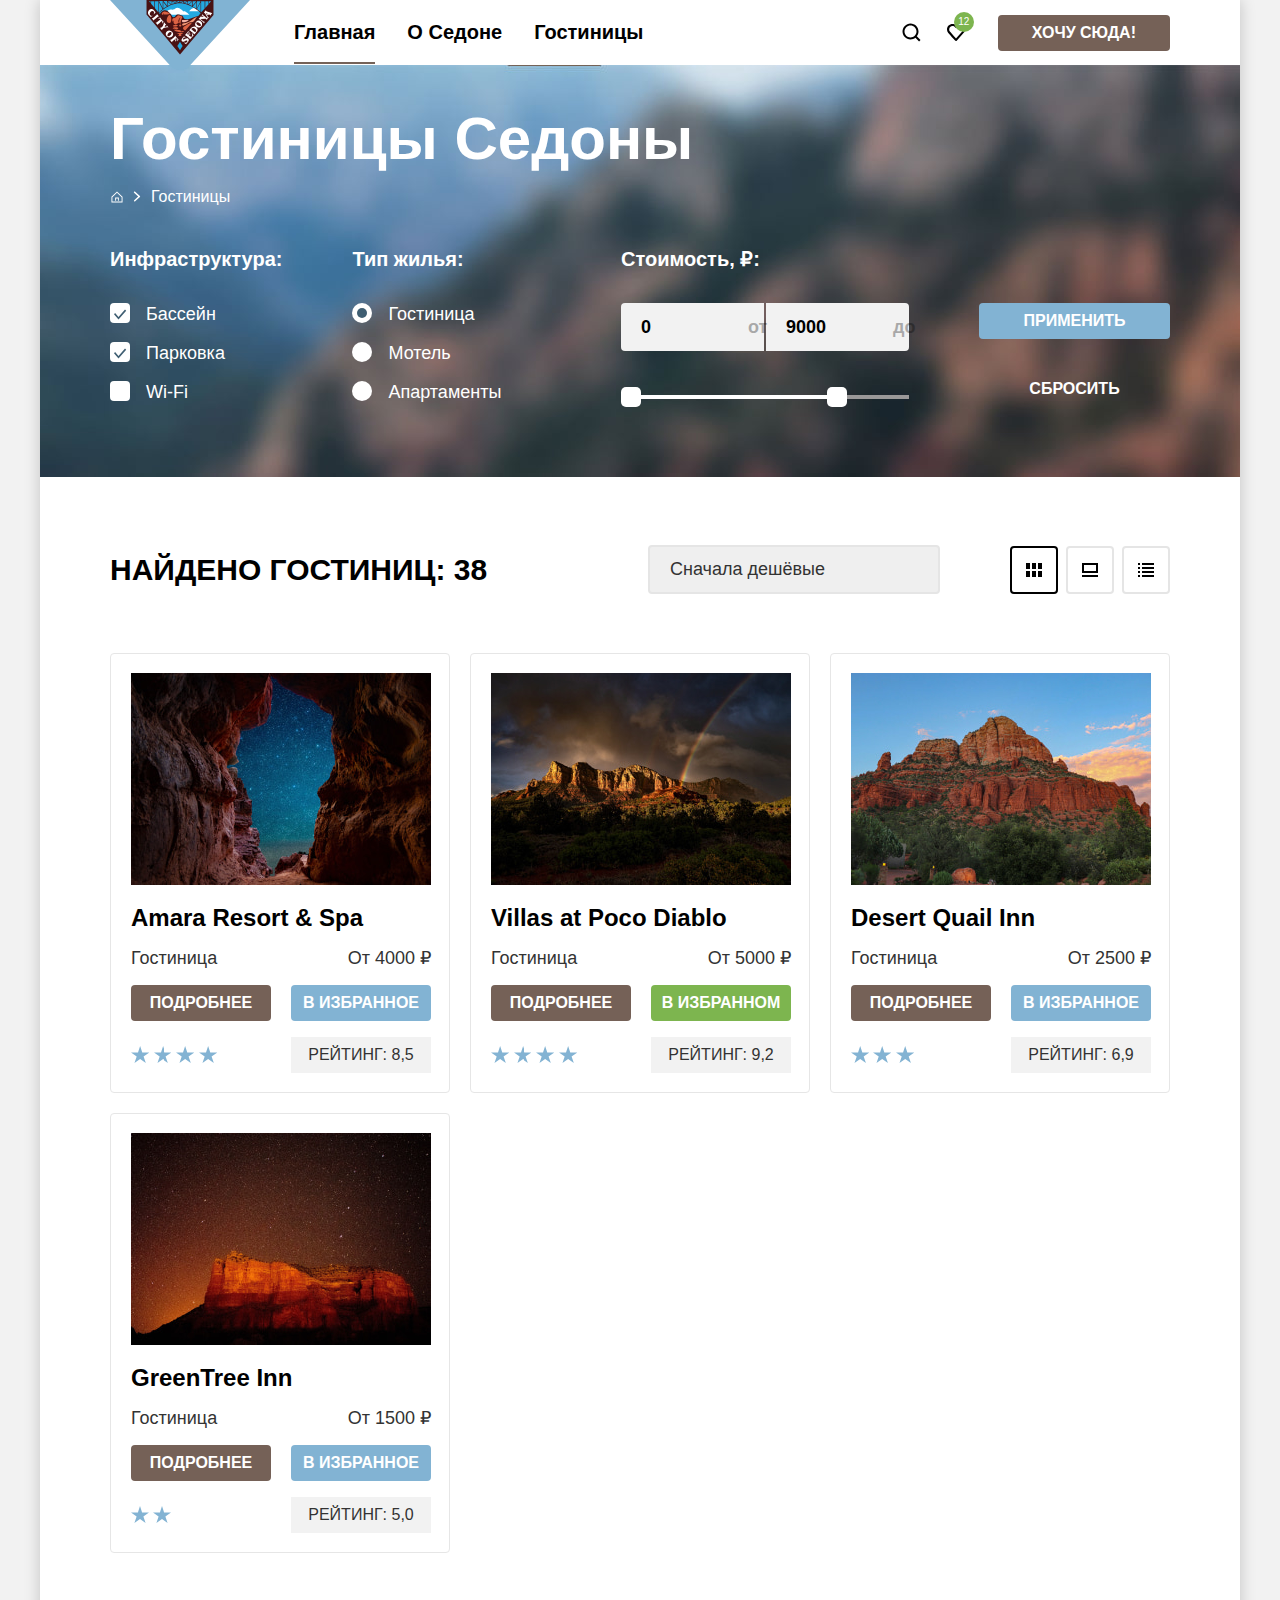
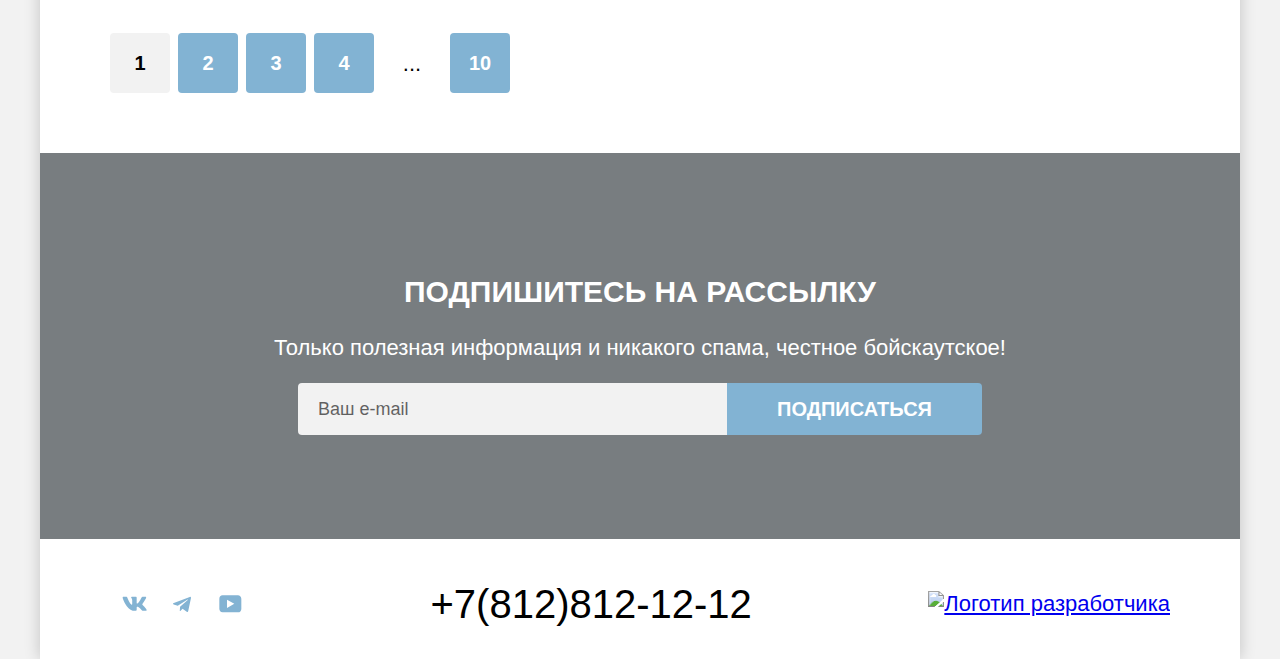
==== commit c0a9a5c9: "финальные правки" ====
--- a/catalog.html
+++ b/catalog.html
@@ -3,211 +3,254 @@
   <head>
     <meta charset="utf-8">
     <title>Каталог</title>
+    <link rel="icon" href="favicon.ico">
+    <link rel="icon" type="image/png" href="images/favicon.png">
     <link rel="stylesheet" href="styles/styles.css">
   </head>
   <body>
     <div class="page-container">
-    <header class="page-header">
-      <nav class="navigation">
-        <a class="header-logo" href="#">
-          <img class="sedona-logo" src="images/logo.svg" width="140" height="70" alt="Логотип городка Седона">
-        </a>
-        <ul class="navigation-list">
-          <li class="navigation-item">
-            <a class="navigation-link" href="index.html">Главная</a>
-          </li>
-          <li class="navigation-item">
-            <a class="navigation-link" href="about.html">О Седоне</a>
-          </li>
-          <li class="navigation-item">
-            <a class="navigation-link" href="catalog.html">Гостиницы</a>
-          </li>
-        </ul>
-      </nav>
-      <ul class="user-list">
-        <li class="user-item">
-          <a class="user-link" href="#">
-            <img class="user-icon" src="images/icons/search.svg" alt="Иконка поиска">
+      <header class="page-header">
+        <nav class="navigation">
+          <a class="header-logo" href="#">
+            <img class="sedona-logo" src="images/logo.svg" width="140" height="70" alt="Логотип городка Седона">
+          </a>
+          <ul class="navigation-list">
+            <li class="navigation-item">
+              <a class="navigation-link navigation-link-current" href="index.html">Главная</a>
+            </li>
+            <li class="navigation-item">
+              <a class="navigation-link" href="about.html">О Седоне</a>
+            </li>
+            <li class="navigation-item">
+              <a class="navigation-link" href="catalog.html">Гостиницы</a>
+            </li>
+          </ul>
+        </nav>
+        <ul class="user-menu-list">
+          <li class="user-menu-item">
+           <a class="user-menu-link" href="#">
+            <svg class="user-menu-icon" xmlns="http://www.w3.org/2000/svg" width="19" height="19" fill="none" viewBox="0 0 19 19" aria-hidden="true" focusable="false">
+              <path d="m18.5 17.008-3.7-3.68c1-1.292 1.7-2.983 1.7-4.872C16.5 4.08 12.9.5 8.5.5s-8 3.68-8 8.055c0 4.376 3.6 7.956 8 7.956 1.8 0 3.5-.597 4.9-1.69l3.7 3.679 1.4-1.492Zm-10-2.486c-3.3 0-6-2.685-6-5.967 0-3.282 2.7-5.967 6-5.967s6 2.685 6 5.967c0 3.282-2.7 5.967-6 5.967Z"/>
+            </svg>
             <span class="visually-hidden">Поиск</span>
-          </a>
-        </li>
-        <li class="user-item">
-          <a class="user-link" href="#">
-            <img class="user-icon" src="images/icons/heart.svg" alt="Иконка - избранное">
+           </a>
+          </li>
+          <li class="user-menu-item">
+           <a class="user-menu-link favourites-link" href="#">
+            <svg class="user-menu-icon" xmlns="http://www.w3.org/2000/svg" width="18" height="17" fill="none" viewBox="0 0 18 17" aria-hidden="true" focusable="false">
+              <path d="M8.9 17c-.3 0-.6-.1-.8-.4-5.4-6.1-6.7-7.5-7-7.9C.4 7.8 0 6.6 0 5.4 0 2.4 2.4 0 5.5 0 6.8 0 8 .5 9 1.3 10 .5 11.3 0 12.5 0c3 0 5.5 2.4 5.5 5.4 0 1.3-.5 2.5-1.3 3.4l-7 7.9c-.2.2-.4.3-.8.3Zm-6-9.5c.3.4 3.5 4 6.1 6.9l6.2-7c.5-.5.7-1.2.7-2 0-1.8-1.5-3.3-3.3-3.3-1 0-2 .5-2.7 1.3-.3.3-.6.4-.9.4-.3 0-.6-.2-.8-.4-.7-.8-1.7-1.3-2.7-1.3-1.8 0-3.3 1.5-3.3 3.3-.1.9.3 1.6.7 2.1-.1 0-.1 0 0 0Z"/>
+            </svg>
             <span class="visually-hidden">Избранное</span>
-          </a>
-        </li>
-        <li class="user-item">
-          <a class="button user-item-button button-brown" href="#">Хочу сюда!</a>
-        </li>
-      </ul>
-    </header>
-    <main class="main-inner">
-      <header class="inner-header">
-        <h1 class="inner-header-title">Гостиницы Седоны</h1>
-        <img class="index-background" src="images/hotels-search.jpeg" width="1200" height="412" alt="Размытый фон городка Седона">
-        <ol class="breadcrumbs">
-          <li class="breadcrumbs-item">
-            <a class="breadcrumbs-link" href="index.html">
-              <img src="images/breadcrumbs/home.svg" alt="Логотип домашней страницы">
-              <span class="visually-hidden">Главная страница</span>
-            </a>
-          </li>
-          <li class="breadcrumbs-item">
-            <a class="breadcrumbs-link">Гостиницы</a>
-          </li>
-        </ol>
+           </a>
+          </li>
+          <li class="user-menu-item">
+           <a class="button user-menu-button brown-button" href="#">Хочу сюда!</a>
+          </li>
+         </ul>
       </header>
-      <section class="catalog-hotels">
-        <h2 class="visually-hidden">Список гостиниц с поиском</h2>
-        <form class="catalog-filter" action="https://echo.htmlacademy.ru/" method="get">
-          <fieldset class="catalog-filter-group">
-            <legend class="catalog-filter-title">Инфраструктура:</legend>
-            <ul class="catalog-filter-list">
-              <li class="catalog-filter-item">
-                <label class="control">
-                  <input class="control-input" type="checkbox" name="pool" checked>
-                  Бассейн
-                </label>
-              </li>
-              <li class="catalog-filter-item">
-                <label class="control">
-                  <input class="control-input" type="checkbox" name="parking">
-                  Парковка
-                </label>
-              </li>
-              <li class="catalog-filter-item">
-                <label class="control">
-                  <input class="control-input" type="checkbox" name="wifi">
-                  Wi-Fi
-                </label>
-              </li>
+      <main class="main-inner main-container">
+        <header class="header-inner">
+            <h1 class="header-inner-title">Гостиницы Седоны</h1>
+            <ul class="breadcrumbs-list">
+                <li class="breadcrumbs-item">
+                    <a class="breadcrumbs-link breadcrumbs-link-home" href="index.html">
+                        <span class="visually-hidden">На главную</span>
+                    </a>
+                </li>
+                <li class="breadcrumbs-item">
+                    <a class="breadcrumbs-link">Гостиницы</a>
+                </li>
             </ul>
-          </fieldset>
-          <fieldset class="catalog-filter-group">
-            <legend class="catalog-filter-title">Тип Жилья:</legend>
-            <ul class="catalog-filter-list">
-              <li class="catalog-filter-item">
-                <label class="control">
-                  <input class="control-input" type="radio" name="type-of-housing" checked>
-                  Гостиница
-                </label>
-              </li>
-              <li class="catalog-filter-item">
-                <label class="control">
-                  <input class="control-input" type="radio" name="type-of-housing">
-                  Мотель
-                </label>
-              </li>
-              <li class="catalog-filter-item">
-                <label class="control">
-                  <input class="control-input" type="radio" name="type-of-housing">
-                  Аппартаменты
-                </label>
+            <section class="catalog-filter-hotel">
+                <h2 class="visually-hidden" hidden>Выбор отеля по категориям</h2>
+                <form class="catalog-filter" action="https://echo.htmlacademy.ru/" method="get">
+                    <fieldset class="catalog-filter-group">
+                        <legend class="catalog-filter-title">Инфраструктура:</legend>
+                        <ul class="catalog-filter-list">
+                          <li class="catalog-filter-item">
+                            <label class="control">
+                              <input class="control-input visually-hidden" type="checkbox" name="infrastructure" value="swimming pool" checked>
+                              <span class="control-mark"></span>
+                              <span class="control-label">Бассейн</span>
+                            </label>
+                          </li>
+                          <li class="catalog-filter-item">
+                            <label class="control">
+                              <input class="control-input visually-hidden" type="checkbox" name="infrastructure" value="parking space" checked>
+                              <span class="control-mark"></span>
+                              <span class="control-label">Парковка</span>
+                            </label>
+                          </li>
+                          <li class="catalog-filter-item">
+                            <label class="control">
+                              <input class="control-input visually-hidden" type="checkbox" name="infrastructure" value="Wi-Fi">
+                              <span class="control-mark"></span>
+                              <span class="control-label">Wi-Fi</span>
+                            </label>
+                          </li>
+                        </ul>
+                    </fieldset>
+                    <fieldset class="catalog-filter-group">
+                        <legend class="catalog-filter-title">Тип жилья:</legend>
+                        <ul class="catalog-filter-list">
+                          <li class="catalog-filter-item">
+                            <label class="control">
+                              <input class="control-input visually-hidden" type="radio" name="type of housing" value="Hotel" checked>
+                              <span class="control-mark"></span>
+                              <span class="control-label">Гостиница</span>
+                            </label>
+                          </li>
+                          <li class="catalog-filter-item">
+                            <label class="control">
+                              <input class="control-input visually-hidden" type="radio" name="type of housing" value="Motel" >
+                              <span class="control-mark"></span>
+                              <span class="control-label">Мотель</span>
+                            </label>
+                          </li>
+                          <li class="catalog-filter-item">
+                            <label class="control">
+                              <input class="control-input visually-hidden" type="radio" name="type of housing" value="Apartments">
+                              <span class="control-mark"></span>
+                              <span class="control-label">Апартаменты</span>
+                            </label>
+                          </li>
+                        </ul>
+                    </fieldset>
+                    <fieldset class="catalog-filter-group">
+                      <legend class="catalog-filter-title filling-field">Стоимость, ₽:</legend>
+                        <div class="wrapper-inputs">
+                          <label class="visually-hidden" for="price-min">цена от</label>
+                          <input class="catalog-filter-price field filter-price-min" id="price-min" name="price-min" type="text" placeholder="" value="0">
+                          <label class="visually-hidden" for="price-max">цена до</label>
+                          <input class="catalog-filter-price field filter-price-max" id="price-max" name="price-max" type="text" placeholder="" value="9000">
+                        </div>
+                        <div class="range">
+                          <div class="range-bar">
+                            <button class="range-toggle toggle-min" type="button">
+                              <span class="visually-hidden">Изменить минимальную цену.</span>
+                            </button>
+                            <button class="range-toggle toggle-max" type="button">
+                              <span class="visually-hidden">Изменить максимальную цену.</span>
+                            </button>
+                          </div>
+                        </div>
+                    </fieldset>
+                    <div class="catalog-filter-group">
+                      <button class="button button-apply button-filter blue-button" type="submit">Применить</button>
+                      <button class="button button-reset button-filter" type="reset">Сбросить</button>
+                    </div>
+                </form>
+            </section>
+          </header>
+            <section class="search-result">
+              <h2 class="search-result-title headline">Найдено гостиниц: 38</h2>
+              <select class="select-control" aria-label="Сортировка">
+                <option value="cheap">Сначала дешёвые</option>
+                <option value="exspensive">Сначала дорогие</option>
+                <option value="popular">Сначала популярные</option>
+              </select>
+              <a class="button-cards button-sorting button-sorting-current" href="#">
+                <span class="visually-hidden">Показать карточки</span>
+              </a>
+              <a class="button-slides button-sorting" href="#">
+                <span class="visually-hidden">Показать слайды</span>
+              </a>
+              <a class="button-list button-sorting" href="#">
+                <span class="visually-hidden">Показать список</span>
+              </a>
+            </section>
+            <ul class="hotel-list">
+              <li class="hotel-card">
+                <a class="hotel-card-link" href="#">
+                  <img class="hotel-card-img" src="images/hotel-Amara.jpeg"
+                       width="300" height="212" alt="Отель Amara Resort & Spa.">
+                  <h3 class="hotel-card-title">Amara Resort & Spa</h3>
+                </a>
+                <p class="hotel-card-type">Гостиница</p>
+                <p class="hotel-card-price">От 4000 ₽</p>
+                <a class="button button-detail button-card brown-button" href="#">Подробнее</a>
+                <button class="button button-select button-card blue-button" type="button">в избранное</button>
+                <p class="hotel-card-stars star-4">
+                  <span class="visually-hidden">4 звезды</span>
+                </p>
+                <p class="hotel-card-rating">Рейтинг: 8,5</p>
+              </li>
+              <li class="hotel-card">
+                <a class="hotel-card-link" href="#">
+                  <img class="hotel-card-img" src="images/hotel-Poco.jpeg"
+                       width="300" height="212" alt="Отель Villas at Poco Diablo.">
+                  <h3 class="hotel-card-title">Villas at Poco Diablo</h3>
+                </a>
+                <p class="hotel-card-type">Гостиница</p>
+                <p class="hotel-card-price">От 5000 ₽</p>
+                <a class="button button-detail button-card brown-button" href="#">Подробнее</a>
+                <button class="button button-select button-card button-select-current" type="button">в избранном</button>
+                <p class="hotel-card-stars star-4">
+                  <span class="visually-hidden">4 звезды</span>
+                </p>
+                <p class="hotel-card-rating">Рейтинг: 9,2</p>
+              </li>
+              <li class="hotel-card">
+                <a class="hotel-card-link" href="#">
+                  <img class="hotel-card-img" src="images/hotel-Desert.jpeg"
+                       width="300" height="212" alt="Отель Desert Quail Inn.">
+                  <h3 class="hotel-card-title">Desert Quail Inn</h3>
+                </a>
+                <p class="hotel-card-type">Гостиница</p>
+                <p class="hotel-card-price">От 2500 ₽</p>
+                <a class="button button-detail button-card brown-button" href="#">Подробнее</a>
+                <button class="button button-select button-card blue-button" type="button">в избранное</button>
+                <p class="hotel-card-stars star-3">
+                  <span class="visually-hidden">3 звезды</span>
+                </p>
+                <p class="hotel-card-rating">Рейтинг: 6,9</p>
+              </li>
+              <li class="hotel-card">
+                <a class="hotel-card-link" href="#">
+                  <img class="hotel-card-img" src="images/hotel-GreenTree.jpeg"
+                       width="300" height="212" alt="Отель GreenTree Inn.">
+                  <h3 class="hotel-card-title">GreenTree Inn</h3>
+                </a>
+                <p class="hotel-card-type">Гостиница</p>
+                <p class="hotel-card-price">От 1500 ₽</p>
+                <a class="button button-detail button-card brown-button" href="#">Подробнее</a>
+                <button class="button button-select button-card blue-button" type="button">в избранное</button>
+                <p class="hotel-card-stars star-2">
+                  <span class="visually-hidden">2 звезды</span>
+                </p>
+                <p class="hotel-card-rating">Рейтинг: 5,0</p>
               </li>
             </ul>
-          </fieldset>
-          <button class="button" type="submit">Применить</button>
-          <button class="button" type="reset">Очистить</button>
-        </form>
-      </section>
-      <section class="select-control">
-        <select name="select-control" aria-label="Сортировка">
-          <option value="popular">Сначала популярные</option>
-          <option value="cheap">Сначала дешевые</option>
-          <option value="expensive">Сначала дорогие</option>
-        </select>
-        <a class="button-cheked" href="#">
-          <span class="visually-hidden">Показать карточки</span>
-        </a>
-        <a class="button" href="#">
-          <span class="visually-hidden">Показать по одному</span>
-        </a>
-        <a class="button" href="#">
-          <span class="visually-hidden">Показать список</span>
-        </a>
-        <ul class="hotel-list">
-          <li class="hotel-card">
-            <a class="hotel-card-link" href="#">
-              <img class="hotel-card-image" src="images/hotel-1.jpeg" alt="Фото гостиницы Амара Резорт и Спа">
-              <h3 class="hotel-card-title">Amara Resort & Spa</h3>
-            </a>
-            <p class="hotel-card-type">Гостиница </p>
-            <b class="hotel-card-price">От 4000 Р</b>
-            <a class="hotel-card-button button" href="#">Подробнее</a>
-            <button class="hotel-card-button button-favorite" type="submit">В избранное</button>
-            <img class="hotel-card-stars" src="images/icons/4stars.svg" alt="четырёхзвёздочный отель">
-            <span class="hotel-card-rating">Рейтинг:8.5</span>
-          </li>
-          <li class="hotel-card">
-            <a class="hotel-card-link" href="#">
-              <img class="hotel-card-image" src="images/hotel-2.jpeg" alt="Фото виллы Поко Дьябло">
-              <h3 class="hotel-card-title">Villas at Poco Diablo</h3>
-            </a>
-            <p class="hotel-card-type">Гостиница </p>
-            <b class="hotel-card-price">От 5000 Р</b>
-            <a class="hotel-card-button button" href="#">Подробнее</a>
-            <button class="hotel-card-button button-favorite" type="submit">В избранное</button>
-            <img class="hotel-card-stars" src="images/icons/4stars.svg" alt="четырёхзвёздочный отель">
-            <span class="hotel-card-rating">Рейтинг:9.2</span>
-          </li>
-          <li class="hotel-card">
-            <a class="hotel-card-link" href="#">
-              <img class="hotel-card-image" src="images/hotel-3.jpeg" alt="Фото гостиницы Пустынный пепел">
-              <h3 class="hotel-card-title">Desert Quail Inn</h3>
-            </a>
-            <p class="hotel-card-type">Гостиница </p>
-            <b class="hotel-card-price">От 2500 Р</b>
-            <a class="hotel-card-button button" href="#">Подробнее</a>
-            <button class="hotel-card-button button-favorite" type="submit">В избранное</button>
-            <img class="hotel-card-stars" src="images/icons/3stars.svg" alt="трёхзвёздочный отель">
-            <span class="hotel-card-rating">Рейтинг:6.9</span>
-          </li>
-          <li class="hotel-card">
-            <a class="hotel-card-link" href="#">
-              <img class="hotel-card-image" src="images/hotel-4.jpeg" alt="Фото гостиницы Зеленое Дерево">
-              <h3 class="hotel-card-title">GreenTree Inn</h3>
-            </a>
-
-            <p class="hotel-card-type">Гостиница </p>
-            <b class="hotel-card-price">От 1500 Р</b>
-            <a class="hotel-card-button button" href="#">Подробнее</a>
-            <button class="hotel-card-button button-favorite" type="submit">В избранное</button>
-            <img class="hotel-card-stars" src="images/icons/2stars.svg" alt="двухзвёздочный отель">
-            <span class="hotel-card-rating">Рейтинг:5.0</span>
-          </li>
-        </ul>
-        <ul class="pagination">
-          <li class="pagination-item">
-            <a class="pagination-link pagination-current">1</a>
-          </li>
-          <li class="pagination-item">
-            <a href="" class="pagination-link">2</a>
-          </li>
-          <li class="pagination-item">
-            <a href="" class="pagination-link">3</a>
-          </li>
-          <li class="pagination-item">
-            <a href="" class="pagination-link">4</a>
-          </li>
-          <li class="pagination-item">
-            <p class="pagination-dots">...</p>
-          </li>
-          <li class="pagination-item">
-            <a href="" class="pagination-link">10</a>
-          </li>
-        </ul>
-      </section>
-    </main>
-    <section class="subscribe">
-      <h2 class="subscribe-title">Подпишитесь на рассылку</h2>
-      <p class="subscribe-discription">Только полезная информация и никакого спама, честное бойскаутское!</p>
-      <form action="subscribe-form" action="https://echo.htmlacademy.ru/" method="post">
-        <label class="visually-hidden" for="subscribe-email">Email</label>
-        <input class="field" placeholder="email@example.com" type="email" name="subscribe-email" id="subscribe-email" required>
-        <button class="button button-subscribe" type="submit">Подписаться</button>
-      </form>
-    </section>
+            <ul class="pagination-list">
+              <li class="pagination-item">
+                <a class="pagination-link pagination-current" href="#">1</a>
+              </li>
+              <li class="pagination-item">
+                <a class="pagination-link blue-button" href="#">2</a>
+              </li>
+              <li class="pagination-item">
+                <a class="pagination-link blue-button" href="#">3</a>
+              </li>
+              <li class="pagination-item">
+                <a class="pagination-link blue-button" href="#">4</a>
+              </li>
+              <li class="pagination-item">
+                <a class="pagination-link pagination-show-more" href="#">...</a>
+              </li>
+              <li class="pagination-item">
+                <a class="pagination-link blue-button" href="#">10</a>
+              </li>
+            </ul>
+            <section class="subscibe-index">
+              <h2 class="subscibe-title headline">Подпишитесь на рассылку</h2>
+              <p class="subscibe-desription">Только полезная информация и никакого спама, честное бойскаутское!</p>
+              <form class="subscibe-form" action="https://echo.htmlacademy.ru/" method="post" >
+                <label class="visually-hidden" for="email-user">Email</label>
+                <input class="subscibe-email field" name="email-user" id="email-user" placeholder="Ваш e-mail" type="email">
+                <button class="subscibe-button button blue-button" type="submit">Подписаться</button>
+              </form>
+            </section>
+      </main>
     <footer class="page-footer">
       <section class="footer-social">
           <h2 class="visually-hidden">Социальные сети</h2>
--- a/styles/styles.css
+++ b/styles/styles.css
@@ -20,22 +20,14 @@
 
 body {
   margin: 0;
+  display: flex;
+  flex-direction: column;
   min-height: 100%;
-  display: flex;
-  flex-direction: column;
   font-family: "PT Sans", sans-serif;
-  font-weight: 400;
   font-size: 22px;
   line-height: 26px;
   color: #000000;
   background-color: #F2F2F2;
-}
-
-.page-container {
-  width: 1200px;
-  margin: 0 auto;
-  background-color: #FFFFFF;
-  box-shadow: 0 0 15px rgba(0, 0, 0, 0.2);
 }
 
 .visually-hidden {
@@ -47,13 +39,6 @@
   border: 0;
   clip: rect(0 0 0 0);
   overflow: hidden;
-}
-
-.headline {
-  font-weight: 700;
-  font-size: 30px;
-  line-height: 36px;
-  text-transform: uppercase;
 }
 
 .button {
@@ -71,15 +56,27 @@
   cursor: pointer;
 }
 
-.button-blue {
+.blue-button:hover,
+.blue-button:focus {
   background-color: #68A2CA;
-}
-
-.button-brown {
-  background-color: #756157;
-}
-
-
+  outline: none;
+}
+
+.brown-button:hover,
+.brown-button:focus {
+  background-color: #615048;
+  outline: none;
+}
+
+.brown-button:active,
+.blue-button:active,
+.button-reset:active {
+  color:rgba(255, 255, 255, 0.3);
+}
+
+.button:disabled {
+  background-color: #E5E5E5;
+}
 
 .field {
   box-sizing: border-box;
@@ -90,6 +87,13 @@
   border: 0;
 }
 
+.page-container {
+  width: 1200px;
+  margin: 0 auto;
+  background-color: #FFFFFF;
+  box-shadow: 0 0 15px rgba(0, 0, 0, 0.2);
+}
+
 /* Header */
 
 .page-header {
@@ -100,6 +104,13 @@
 .navigation {
   display: flex;
   width: 650px;
+}
+
+.header-logo {
+  display: block;
+  width: 138px;
+  margin-right: 30px;
+  margin-bottom: -11px;
 }
 
 .navigation-list {
@@ -110,20 +121,36 @@
   list-style-type: none;
 }
 
-.navigation-item {
+.navigation-link {
+  display: block;
+  position: relative;
   padding: 20px 16px;
-}
-
-.navigation-link {
   font-size: 20px;
   line-height: 24px;
-  color: #000000;
   font-weight: 700;
-  text-align: center;
+  color: inherit;
   text-decoration: none;
 }
 
-.user-list {
+.navigation-link:hover,
+.navigation-link:focus {
+  color: #615048;
+}
+
+.navigation-link:focus,
+.user-link:focus {
+  outline-offset: -1px;
+}
+
+.navigation-link-current::after {
+  content: '';
+  position: absolute;
+  left: 16px;
+  right: 16px;
+  bottom: 0;
+  border-bottom: 2px solid #756257;
+}
+.user-menu-list {
   display: flex;
   align-items: center;
   margin: 0;
@@ -133,11 +160,11 @@
   list-style: none;
 }
 
-.user-item:last-child {
+.user-menu-item:last-child {
   margin-left: 20px;
 }
 
-.user-link {
+.user-menu-link {
   display: flex;
   position: relative;
   min-width: 44px;
@@ -164,19 +191,40 @@
   text-align: center;
 }
 
-.user-icon {
+.user-menu-icon {
   margin: auto;
   fill: #000000;
 }
 
-.user-item-button {
+.user-menu-link:hover .user-menu-icon,
+.user-menu-link:focus .user-menu-icon {
+  fill: #615048;
+}
+
+.user-menu-button {
   padding: 8px 34px;
-}
-
-/* Main */
-
-.main-container {
-  flex-grow: 1;
+  background-color: #756157;
+}
+
+.text-gray {
+  color: #333333;
+}
+
+.headline {
+  font-weight: 700;
+  font-size: 30px;
+  line-height: 36px;
+  text-transform: uppercase;
+}
+
+/* Welcome */
+
+.welcome {
+  background-image: url(../images/index-background.jpeg);
+  background-repeat: no-repeat;
+  background-size: 100% auto;
+  background-color: #787d80;
+  padding-top: 51px;
 }
 
 .welcome-logo {
@@ -184,13 +232,13 @@
   margin: 0 auto;
 }
 
-.hero {
-  background-image: url(../images/index-background.jpeg);
-  background-repeat: no-repeat;
-  background-size: 100% auto;
-  min-height: 485px;
-  max-width: 100%;
-  background-color: #D9EAF2
+.welcome::after {
+  content: "";
+  display: block;
+  background-image: url(../images/welcome-vector.svg);
+  width: 100%;
+  height: 57px;
+  margin-top: 25px;
 }
 
 /* Advantages */
@@ -200,117 +248,143 @@
   padding-top: 69px;
 }
 
+.advantages-title {
+  width: 630px;
+  margin: 0 auto 25px;
+}
+
+.advantages-description {
+  margin-top: 0;
+  margin-bottom: 90px;
+}
+
 .advantages-list {
   margin: 0;
   padding: 0;
+  display: grid;
+  grid-template-columns: repeat(3, 400px);
   list-style-type: none;
-  display: flex;
-  flex-wrap: wrap;
 }
 
 .advantages-item {
+  box-sizing: border-box;
   background-color: rgba(131, 179, 211, 0.12);
-  width: 400px;
-  height: 385px;
-}
-
-.container-about {
-  margin: 0;
-  padding: 0;
-  width: 700px;
-  margin: 0 auto;
-}
-
-.advantages-title {
-  font-size: 30px;
-  line-height: 36px;
+}
+
+.advantages-item:not(.advantages-item-blue) {
+  padding: 113px 84px;
+}
+
+.advantages-container {
+  box-sizing: border-box;
+  padding: 0 85px;
+}
+
+.advantages-list .advantages-item-blue {
+  display: flex;
+  grid-column: 1 / -1;
+  align-items: center;
+  background-color: #82B3D3;
+  color: #FFFFFF;
+}
+
+.advantages-item-title {
+  position: relative;
+  width: 175px;
+  margin: 0 auto 62px;
+}
+
+.advantages-item-title::after{
+  content: '';
+  position: absolute;
+  width: 60px;
+  height: 2px;
+  background-color: rgba(0, 0, 0, 0.3);
+  bottom: -30px;
+  right: 50%;
+  margin-right: -30px;
+}
+
+.advantages-container .advantages-item-title::after {
+  background-color: rgba(255, 255, 255, 0.3);
+}
+
+.advantages-item-description {
+  margin: 0;
+}
+
+.advantages-item-title,
+.service-title {
   font-weight: 700;
-  text-transform: uppercase;
-  text-align: center;
-  padding-top: 70px;
-}
-
-.advantages-description {
-  font-size: 22px;
-  line-height: 26px;
-  color: #333333;
-  padding-bottom: 70px;
-}
-
-.advantages-item-title {
   font-size: 24px;
   line-height: 28px;
   text-transform: uppercase;
 }
 
-.advantages-item-discription {
-  font-size: 24px;
-  line-height: 28px;
-  text-transform: uppercase;
-}
-
-.advantages-item-white {
-  color: #FFFFFF;
-  background-color: #82B3D3;
-}
-
-.advantages-item-gray {
+.advantages-item-description {
+  font-weight: 400;
+  font-size: 18px;
+  line-height: 21px;
+}
+
+.advantages-item:nth-child(3) {
   background-color: rgba(131, 179, 211, 0.2);
 }
 
-/* Services */
-
-.services {
-  width: 1200px;
-  margin: 0;
-  padding: 0;
-  text-align: center;
-  background-color: #FFFFFF;
-}
-
-.services-list {
-  display: flex;
-  justify-content: space-between;
-  margin: 0;
-  padding: 0;
-  list-style-type: none;
-}
-
-.services-container {
-  display: flex;
-  flex-direction: column;
-  justify-content: center;
-  align-items: center;
-  width: 1200px;
-  height: 246px;
-}
-
-.services-title {
-  font-size: 30px;
-  line-height: 36px;
-  font-weight: 700;
-  text-transform: uppercase;
+/* service */
+
+.service {
   text-align: center;
   padding-top: 64px;
 }
 
-.services-description {
-  font-size: 22px;
-  line-height: 26px;
+.service-heading {
+  margin: 0 auto 20px;
+  width: 505px;
+}
+
+.service-text {
+  margin-bottom: 64px;
+}
+
+.service-list {
+  display: grid;
+  grid-template-columns: repeat(3, 400px);
+  margin: 0;
+  padding: 0;
+  list-style-type: none;
+}
+
+.service-item {
+  padding: 182px 85px 0;
+  background-repeat: no-repeat;
+}
+
+.service-item:first-child {
+  background-image: url(../images/icons/house.svg);
+  background-size: 75px 72px;
+  background-position: center top 81px;
+  background-color: rgba(131, 179, 211, 0.12);
+}
+
+.service-item:nth-child(2) {
+  background-image: url(../images/icons/food.svg);
+  background-size: 74px 70px;
+  background-position: center top 82px;
+}
+
+.service-item:last-child {
+  background-image: url(../images/icons/present.svg);
+  background-size: 64px 76px;
+  background-position: center top 79px;
+  background-color: rgba(131, 179, 211, 0.12);
+}
+
+.service-description {
+  margin: 30px 0 81px;
+  font-size: 18px;
+  line-height: 21px;
   color: #333333;
-  padding-bottom: 64px;
-}
-
-.services-item {
-  background-color: rgba(131, 179, 211, 0.12);
-  width: 400px;
-  height: 385px;
-}
-
-.services-item-title {
-  font-size: 24px;
-  line-height: 28px;
-  text-transform: uppercase;
 }
 
 /* Search hotels */
@@ -320,16 +394,25 @@
   text-align: center;
 }
 
-.search-hotels-title {
+.search-hotels-title,
+.subscribe-title {
   margin: 0 0 20px;
+}
+
+.service-title {
+  margin: 0;
 }
 
 .search-hotels-description {
   width: 592px;
+}
+
+.search-hotels-description,
+.subscribe-description {
   margin: 0 auto 54px;
 }
 
-.button-search {
+.button-search-hotels {
   display: block;
   box-sizing: border-box;
   margin: 0 auto;
@@ -343,7 +426,7 @@
 
 /* Subscribe */
 
-.subscribe {
+.subscibe-index {
   background-color: #787d80;
   background-image: url(../images/subscribe.jpeg);
   background-repeat: no-repeat;
@@ -353,24 +436,34 @@
   padding: 96px 0 104px;
 }
 
-.subscribe-description {
+.subscibe-description {
   width: 475px;
 }
 
-.subscribe-form {
+.subscibe-form {
   display: flex;
   width: 684px;
   margin: 0 auto;
 }
 
-.subscribe-email {
+.subscibe-email {
   flex-grow: 1;
   padding: 11px 17px;
   border-radius: 4px 0 0 4px;
   border: 3px solid #F2F2F2;
 }
 
-.button-subscribe {
+.subscibe-email::placeholder {
+  color:#000000;
+  opacity: 0.6;
+}
+
+.subscibe-email:focus {
+  border: 3px solid #83B3D3;
+  outline: none;
+}
+
+.subscibe-button {
   padding: 8px 50px;
   background-color: #82B3D3;
   font-size: 20px;
@@ -378,13 +471,6 @@
   border-radius: 0 4px 4px 0;
 }
 
-.subscribe-field {
-  flex-grow: 1;
-  padding: 11px 17px;
-  border-radius: 4px 0 0 4px;
-  border: 3px solid #F2F2F2;
-}
-
 /* Footer */
 
 .page-footer {
@@ -401,18 +487,18 @@
   margin: 0;
   padding: 0;
   max-width: 200px;
-  list-style: none;
+  list-style-type: none;
 }
 .social-item {
   display: flex;
-  width: 48px;
-  height: 40px;
+  min-width: 48px;
+  min-height: 40px;
 }
 
 .social-link {
   display: flex;
-  width: 48px;
-  height: 40px;
+  min-width: 48px;
+  min-height: 40px;
 }
 
 .social-icon {
@@ -435,3 +521,509 @@
   color: inherit;
   text-decoration: none;
 }
+
+/* Catalog */
+
+/* header-inner */
+
+.header-inner {
+  background-image: url(../images/search-background.jpeg);
+  background-color: #787d80;
+  background-repeat: no-repeat;
+  background-size: cover;
+  color: #ffffff;
+  font-size: 18px;
+  padding: 35px 70px 70px;
+}
+
+.header-inner-title {
+  margin: 0;
+  margin-bottom: 8px;
+  font-weight: 700;
+  font-size: 60px;
+  line-height: 78px;
+}
+
+.breadcrumbs-list {
+  display: flex;
+  align-items: center;
+  margin: 0;
+  padding: 0;
+  margin-bottom: 40px;
+  list-style-type: none;
+}
+
+.breadcrumbs-item {
+  position: relative;
+  min-width: 12px;
+  margin-right: 28px;
+}
+
+.breadcrumbs-item::before {
+  content: "";
+  position: absolute;
+  width: 8px;
+  height: 21px;
+  right: 0;
+  margin-right: -18px;
+  background-image: url(../images/breadcrumbs/arrow.svg);
+  background-repeat: no-repeat;
+  background-position: center bottom 5px;
+}
+
+.breadcrumbs-item:last-child::before {
+  content: none;
+}
+
+.breadcrumbs-link {
+  display: block;
+  font-size: 16px;
+  line-height: 21px;
+  color: inherit;
+  text-decoration: none;
+}
+
+.breadcrumbs-link-home {
+  width: 13px;
+  height: 21px;
+  background-image: url(../images/breadcrumbs/home.svg);
+  background-repeat: no-repeat;
+  background-size: 12px 12px;
+  background-position: center bottom 4px;
+}
+
+.breadcrumbs-link:hover {
+  opacity: 0.6;
+}
+
+.breadcrumbs-link:active {
+  opacity: 0.3;
+}
+
+/* Catalog filter */
+
+.catalog-filter {
+  display: flex;
+  flex-wrap: wrap;
+}
+
+.catalog-filter-group {
+  padding: 0;
+  margin: 0;
+  border: none;
+}
+
+.catalog-filter-group:first-child,
+.catalog-filter-group:nth-child(3) {
+  margin-right: 70px;
+}
+
+.catalog-filter-group:nth-child(2) {
+  margin-right: auto;
+}
+
+.catalog-filter-title {
+  position: relative;
+  font-weight: 700;
+  font-size: 20px;
+  line-height: 24px;
+  margin-bottom: 32px;
+  padding: 0;
+}
+
+.catalog-filter-list {
+  margin: 0;
+  padding: 0;
+  list-style-type: none;
+}
+
+.catalog-filter-item:not(:last-child) {
+  margin-bottom: 16px;
+}
+
+.control {
+  display: block;
+  position: relative;
+  padding-left: 36px;
+  line-height: 23px;
+  cursor: pointer;
+}
+
+.control:hover {
+  opacity: 0.6;
+}
+
+.control-input:focus + .control-mark {
+  outline: 3px solid #83b3d3;
+}
+
+.control:active {
+  opacity: 0.3;
+}
+
+.control-mark {
+  position: absolute;
+  width: 20px;
+  height: 20px;
+  background-color: #ffffff;
+  border-radius: 4px;
+  left: 0;
+}
+
+.control-input[type="checkbox"]:checked + .control-mark {
+  background-image: url(../images/icons/icon-check.svg);
+  background-repeat: no-repeat;
+  background-position: left 4px bottom 3px;
+}
+
+.control-input[type="radio"] + .control-mark {
+  border-radius: 50%;
+}
+
+.control-input[type="radio"]:checked + .control-mark::before {
+  content: "";
+  position: absolute;
+  width: 10px;
+  height: 10px;
+  border-radius: 50%;
+  background-color: #3f5e72;
+  top: 5px;
+  left: 5px;
+}
+
+/* Price filter */
+
+.catalog-filter-group:nth-child(3) {
+  width: 288px;
+}
+
+.catalog-filter-group:last-child {
+  width: 191px;
+  margin-top: 56px;
+}
+
+.wrapper-inputs {
+  display: flex;
+}
+
+.catalog-filter-price {
+  position: relative;
+  width: 143px;
+  padding: 12px 20px;
+  font-weight: 700;
+}
+
+.filter-price-min {
+  margin-right: 2px;
+  border-radius: 4px 0 0 4px;
+}
+
+.filter-price-max {
+  border-radius: 0 4px 4px 0;
+}
+
+.filling-field::before,
+.filling-field::after {
+  content: "от";
+  position: absolute;
+  font-family: inherit;
+  font-size: 18px;
+  line-height: 24px;
+  width: 17px;
+  height: 24px;
+  right: -5px;
+  bottom: -68px;
+  z-index: 1;
+  color: #000000;
+  opacity: 0.3;
+}
+
+.filling-field::after {
+  content: "до";
+  right: -150px;
+}
+
+.range {
+  position: relative;
+  margin-top: 44px;
+  height: 4px;
+  background-color: #9a9898;
+}
+
+.range-bar {
+  position: absolute;
+  width: 226px;
+  height: 4px;
+  background-color: #ffffff;
+}
+
+.range-toggle {
+  position: absolute;
+  width: 20px;
+  height: 20px;
+  background-color: #ffffff;
+  border: none;
+  border-radius: 5px;
+  cursor: pointer;
+  top: -8px;
+}
+
+.toggle-max {
+  right: 0;
+}
+
+/* Button filter */
+
+.button-filter {
+  width: 191px;
+  padding: 8px 0;
+  text-align: center;
+}
+
+.button-apply {
+  background-color: #82b3d3;
+}
+
+.button-reset {
+  box-sizing: border-box;
+  padding: 5px 0;
+  border: 3px solid transparent;
+  margin-top: 32px;
+  background-color: transparent;
+}
+
+.button-reset:hover {
+  color: rgba(255, 255, 255, 0.6);
+}
+
+.button-reset:active {
+  color: rgba(255, 255, 255, 0.3);
+}
+
+.button-reset:disabled {
+  color: rgba(255, 255, 255, 0.1);
+  background-color: transparent;
+}
+
+.button-reset:focus {
+  border: 3px solid #83b3d3;
+  outline: none;
+}
+
+/* Search result */
+
+.search-result {
+  display: flex;
+  padding: 50px 70px 40px;
+  align-items: center;
+}
+
+.select-control {
+  box-sizing: border-box;
+  height: 49px;
+  width: 292px;
+  margin-left: auto;
+  margin-right: 70px;
+  padding: 12px 54px 12px 20px;
+  border: 2px solid #e5e5e5;
+  border-radius: 4px;
+  font-family: inherit;
+  font-size: 18px;
+  line-height: 21px;
+  color: #333333;
+  background-image: url(../images/icons/select-arrow.svg);
+  background-repeat: no-repeat;
+  background-position: center right 21px;
+  -moz-appearance: none;
+  -webkit-appearance: none;
+  appearance: none;
+}
+
+.select-control:hover,
+.select-control:focus {
+  border: 2px solid #68a2ca;
+  outline: none;
+}
+
+.select-control:disabled {
+  border: 2px solid #000000;
+  opacity: 0.3;
+  pointer-events: none;
+}
+
+.button-sorting {
+  display: block;
+  box-sizing: border-box;
+  width: 48px;
+  height: 48px;
+  margin-right: 8px;
+  background-repeat: no-repeat;
+  background-size: 16px 14px;
+  background-position: center;
+  border: 2px solid #e5e5e5;
+  border-radius: 4px;
+}
+
+.button-cards {
+  background-image: url(../images/icons/icon-cards.svg);
+}
+
+.button-slides {
+  background-image: url(../images/icons/icon-slide.svg);
+}
+
+.button-list {
+  background-image: url(../images/icons/icon-list.svg);
+}
+
+.button-sorting:last-child {
+  margin: 0;
+}
+
+.button-sorting-current,
+.button-sorting:hover {
+  border: 2px solid #000000;
+}
+
+.button-sorting:focus {
+  border: 2px solid #68a2ca;
+  outline: none;
+}
+
+/* Hotel cards */
+
+.hotel-list {
+  display: grid;
+  grid-template-columns: repeat(3, 340px);
+  gap: 20px;
+  margin: 0 70px 80px;
+  padding: 0;
+  list-style-type: none;
+}
+
+.hotel-card {
+  display: grid;
+  box-sizing: border-box;
+  grid-template-columns: 140px 140px;
+  grid-template-rows: 1fr;
+  gap: 16px 20px;
+  width: 340px;
+  padding: 19px 20px;
+  border: 1px solid #e6e6e6;
+  border-radius: 4px;
+  font-size: 18px;
+  line-height: 21px;
+}
+
+.hotel-card-link {
+  grid-column: 1 / -1;
+  color: inherit;
+  text-decoration: none;
+}
+
+.hotel-card-title {
+  margin: 14px 0 0;
+  font-size: 24px;
+  line-height: 28px;
+}
+
+.hotel-card p {
+  margin: 0;
+  color: #333333;
+}
+
+.hotel-card-price {
+  text-align: right;
+}
+
+.button-card {
+  padding: 8px 0;
+}
+
+.button-detail {
+  background-color: #756157;
+}
+
+.button-select {
+  background-color: #82b3d3;
+}
+
+.hotel-card .button-select-current {
+  background-color: #7db54f;
+}
+
+.hotel-card .button-select-current:hover,
+.hotel-card .button-select-current:focus {
+  background-color: #6c9e42;
+  outline: none;
+}
+
+.hotel-card-stars {
+  background-image: url(../images/icons/star.svg);
+  background-repeat: space no-repeat;
+  background-position: left;
+}
+
+.star-4 {
+  width: 86px;
+}
+
+.star-3 {
+  width: 63px;
+}
+
+.star-2 {
+  width: 40px;
+}
+
+.hotel-card-rating {
+  background-color: #f2f2f2;
+  padding: 8px 0;
+  font-size: 16px;
+  line-height: 20px;
+  text-align: center;
+  text-transform: uppercase;
+}
+
+/* Pagination */
+
+.pagination-list {
+  display: flex;
+  align-items: center;
+  margin: 0 70px 60px;
+  padding: 0;
+  list-style-type: none;
+}
+
+.pagination-item {
+  min-width: 60px;
+  height: 60px;
+  margin-right: 8px;
+  text-align: center;
+}
+
+.pagination-link {
+  display: block;
+  background-color: #82B3D3;
+  border-radius: 4px;
+  padding: 12px 5px;
+  color: #FFFFFF;
+  font-weight: 700;
+  font-size: 20px;
+  line-height: 36px;
+  text-decoration: none;
+}
+
+.pagination-current {
+  background-color: #F2F2F2;
+  color: #000000;
+}
+
+.pagination-show-more {
+  background-color: #FFFFFF;
+  padding: 18px 0 16px;
+  color: #000000;
+  font-weight: 400;
+  font-size: 22px;
+  line-height: 26px;
+}
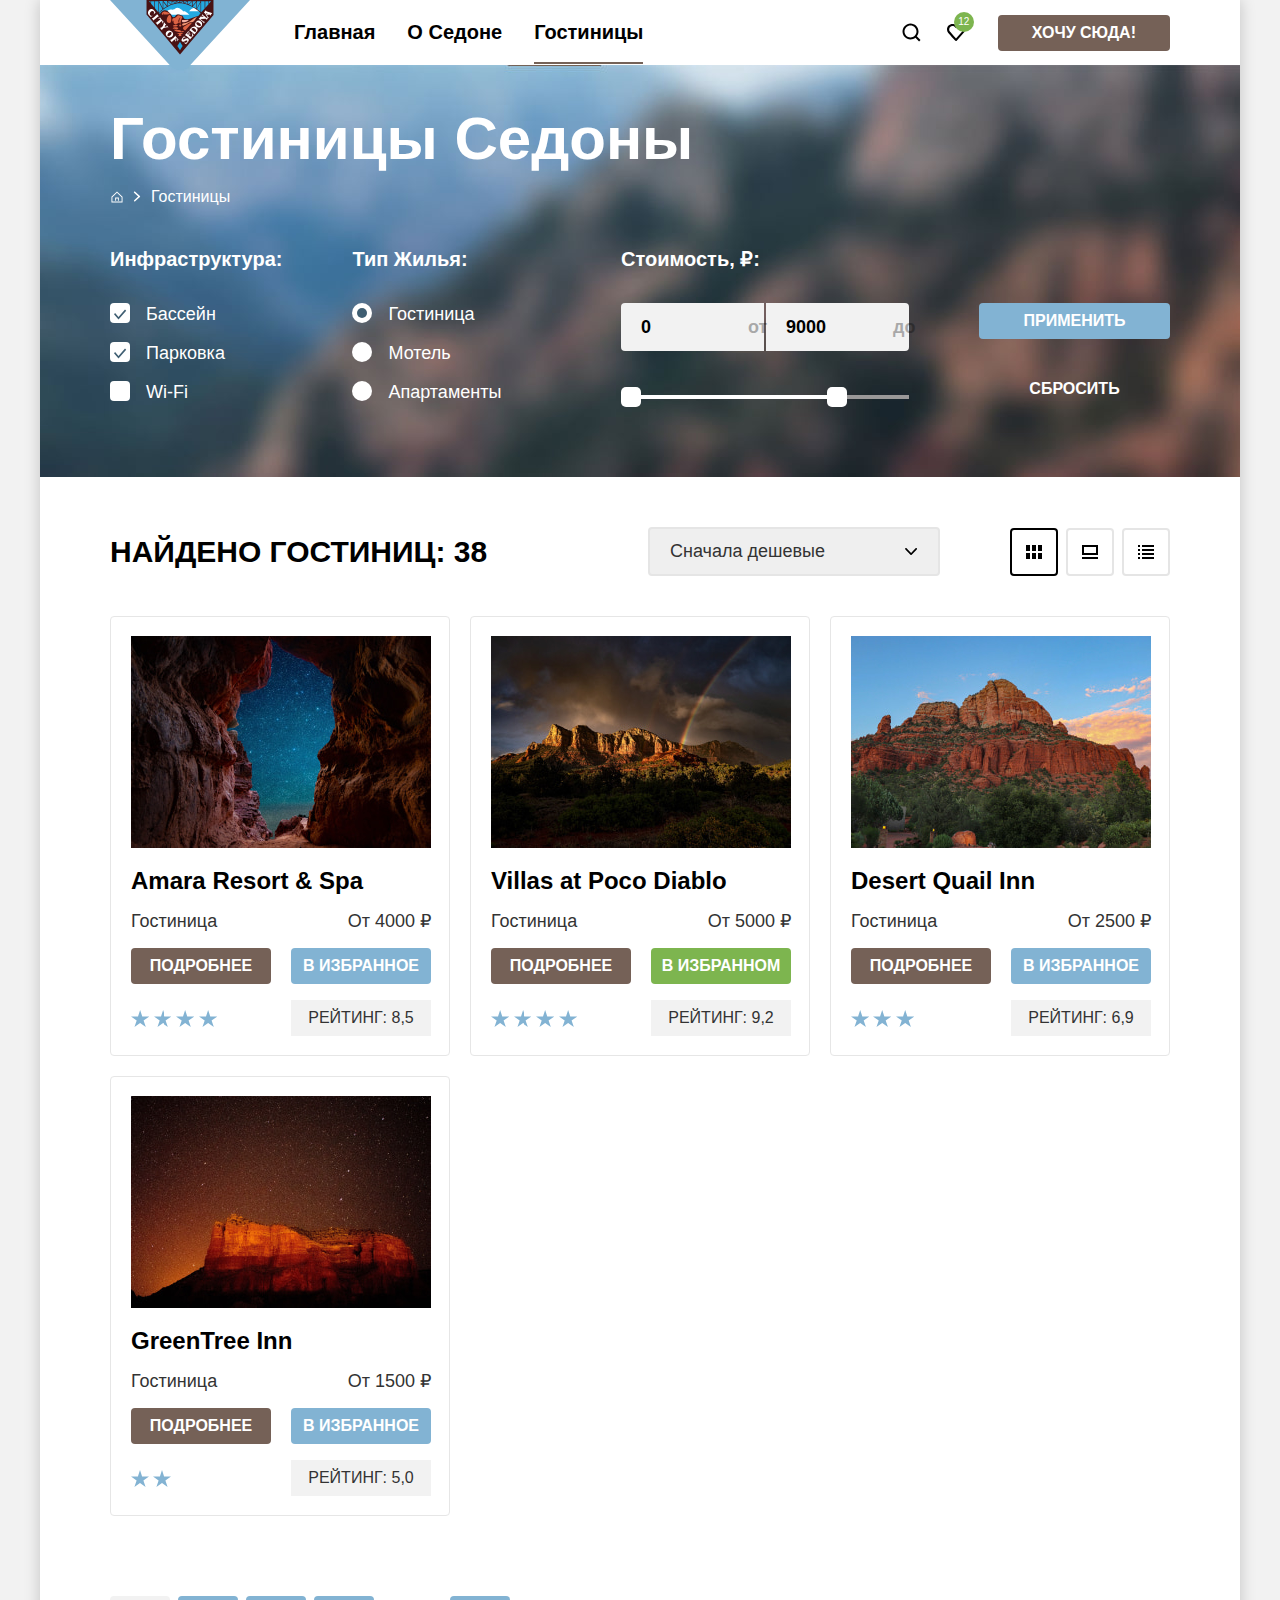
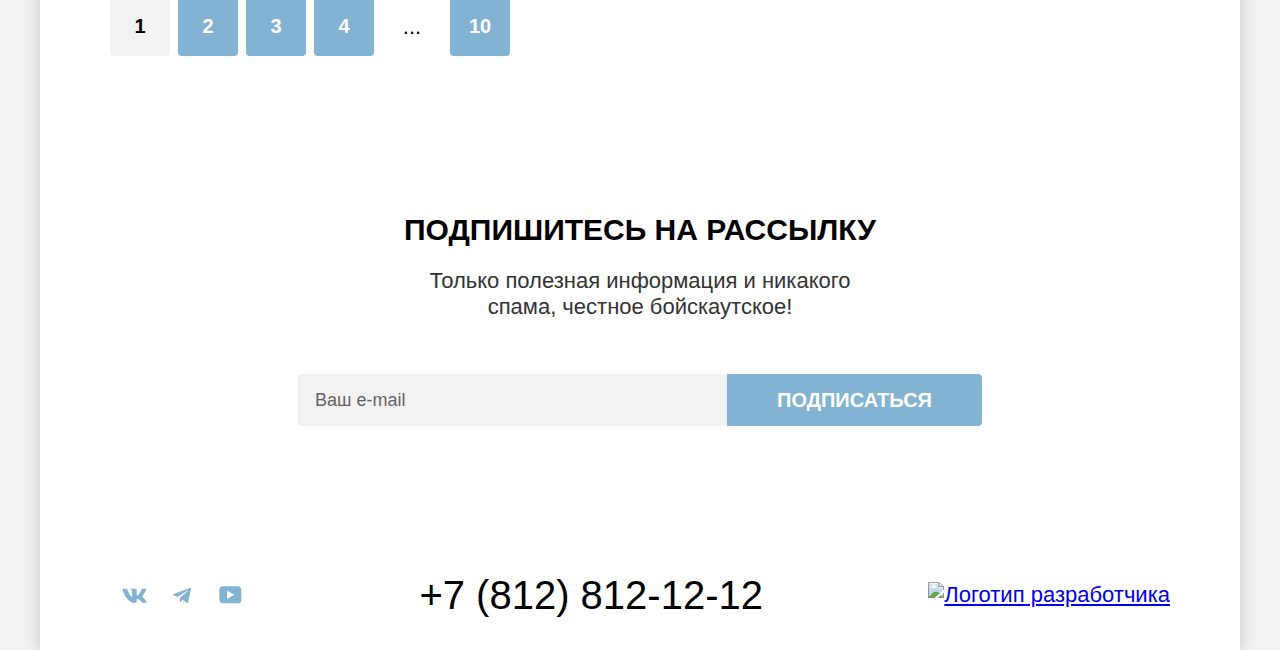
==== commit 5f9e8dcd: "на проверку" ====
--- a/catalog.html
+++ b/catalog.html
@@ -9,28 +9,28 @@
   </head>
   <body>
     <div class="page-container">
-      <header class="page-header">
+    <header class="page-header">
         <nav class="navigation">
           <a class="header-logo" href="#">
             <img class="sedona-logo" src="images/logo.svg" width="140" height="70" alt="Логотип городка Седона">
           </a>
           <ul class="navigation-list">
             <li class="navigation-item">
-              <a class="navigation-link navigation-link-current" href="index.html">Главная</a>
+              <a class="navigation-link" href="index.html">Главная</a>
             </li>
             <li class="navigation-item">
               <a class="navigation-link" href="about.html">О Седоне</a>
             </li>
             <li class="navigation-item">
-              <a class="navigation-link" href="catalog.html">Гостиницы</a>
+              <a class="navigation-link navigation-link-current" href="catalog.html">Гостиницы</a>
             </li>
           </ul>
         </nav>
         <ul class="user-menu-list">
           <li class="user-menu-item">
            <a class="user-menu-link" href="#">
-            <svg class="user-menu-icon" xmlns="http://www.w3.org/2000/svg" width="19" height="19" fill="none" viewBox="0 0 19 19" aria-hidden="true" focusable="false">
-              <path d="m18.5 17.008-3.7-3.68c1-1.292 1.7-2.983 1.7-4.872C16.5 4.08 12.9.5 8.5.5s-8 3.68-8 8.055c0 4.376 3.6 7.956 8 7.956 1.8 0 3.5-.597 4.9-1.69l3.7 3.679 1.4-1.492Zm-10-2.486c-3.3 0-6-2.685-6-5.967 0-3.282 2.7-5.967 6-5.967s6 2.685 6 5.967c0 3.282-2.7 5.967-6 5.967Z"/>
+            <svg class="user-menu-icon" xmlns="http://www.w3.org/2000/svg" width="19" height="19" fill="none" viewBox="0 0 19 19"       aria-hidden="true" focusable="false">
+              <path fill="#000" d="m18.5 17.008-3.7-3.68c1-1.292 1.7-2.983 1.7-4.872C16.5 4.08 12.9.5 8.5.5s-8 3.68-8 8.055c0 4.376 3.6 7.956 8 7.956 1.8 0 3.5-.597 4.9-1.69l3.7 3.679 1.4-1.492Zm-10-2.486c-3.3 0-6-2.685-6-5.967 0-3.282 2.7-5.967 6-5.967s6 2.685 6 5.967c0 3.282-2.7 5.967-6 5.967Z"/>
             </svg>
             <span class="visually-hidden">Поиск</span>
            </a>
@@ -40,6 +40,7 @@
             <svg class="user-menu-icon" xmlns="http://www.w3.org/2000/svg" width="18" height="17" fill="none" viewBox="0 0 18 17" aria-hidden="true" focusable="false">
               <path d="M8.9 17c-.3 0-.6-.1-.8-.4-5.4-6.1-6.7-7.5-7-7.9C.4 7.8 0 6.6 0 5.4 0 2.4 2.4 0 5.5 0 6.8 0 8 .5 9 1.3 10 .5 11.3 0 12.5 0c3 0 5.5 2.4 5.5 5.4 0 1.3-.5 2.5-1.3 3.4l-7 7.9c-.2.2-.4.3-.8.3Zm-6-9.5c.3.4 3.5 4 6.1 6.9l6.2-7c.5-.5.7-1.2.7-2 0-1.8-1.5-3.3-3.3-3.3-1 0-2 .5-2.7 1.3-.3.3-.6.4-.9.4-.3 0-.6-.2-.8-.4-.7-.8-1.7-1.3-2.7-1.3-1.8 0-3.3 1.5-3.3 3.3-.1.9.3 1.6.7 2.1-.1 0-.1 0 0 0Z"/>
             </svg>
+            <span class="favourites-link-counter">12</span>
             <span class="visually-hidden">Избранное</span>
            </a>
           </li>
@@ -47,8 +48,8 @@
            <a class="button user-menu-button brown-button" href="#">Хочу сюда!</a>
           </li>
          </ul>
-      </header>
-      <main class="main-inner main-container">
+    </header>
+    <main class="main-inner main-container">
         <header class="header-inner">
             <h1 class="header-inner-title">Гостиницы Седоны</h1>
             <ul class="breadcrumbs-list">
@@ -91,7 +92,7 @@
                         </ul>
                     </fieldset>
                     <fieldset class="catalog-filter-group">
-                        <legend class="catalog-filter-title">Тип жилья:</legend>
+                        <legend class="catalog-filter-title">Тип Жилья:</legend>
                         <ul class="catalog-filter-list">
                           <li class="catalog-filter-item">
                             <label class="control">
@@ -145,7 +146,7 @@
             <section class="search-result">
               <h2 class="search-result-title headline">Найдено гостиниц: 38</h2>
               <select class="select-control" aria-label="Сортировка">
-                <option value="cheap">Сначала дешёвые</option>
+                <option value="cheap">Сначала дешевые</option>
                 <option value="exspensive">Сначала дорогие</option>
                 <option value="popular">Сначала популярные</option>
               </select>
@@ -241,16 +242,16 @@
                 <a class="pagination-link blue-button" href="#">10</a>
               </li>
             </ul>
-            <section class="subscibe-index">
-              <h2 class="subscibe-title headline">Подпишитесь на рассылку</h2>
-              <p class="subscibe-desription">Только полезная информация и никакого спама, честное бойскаутское!</p>
-              <form class="subscibe-form" action="https://echo.htmlacademy.ru/" method="post" >
+            <section class="subscribe-catalog">
+              <h2 class="subscribe-title headline">Подпишитесь на рассылку</h2>
+              <p class="subscribe-desription text-gray">Только полезная информация и никакого спама, честное бойскаутское!</p>
+              <form class="subscribe-form" action="https://echo.htmlacademy.ru/" method="get" >
                 <label class="visually-hidden" for="email-user">Email</label>
-                <input class="subscibe-email field" name="email-user" id="email-user" placeholder="Ваш e-mail" type="email">
-                <button class="subscibe-button button blue-button" type="submit">Подписаться</button>
+                <input class="subscribe-email field" name="email-user" id="email-user" placeholder="Ваш e-mail" type="email">
+                <button class="subscribe-button button blue-button" type="submit">Подписаться</button>
               </form>
             </section>
-      </main>
+    </main>
     <footer class="page-footer">
       <section class="footer-social">
           <h2 class="visually-hidden">Социальные сети</h2>
@@ -278,7 +279,7 @@
       <section class="footer-contacts">
         <h2 class="visually-hidden">Контакты</h2>
         <address class="footer-contacts-address">
-          <a class="footer-contacts-address-phone" href="tel:+78128121212">+7(812)812-12-12</a>
+          <a class="footer-contacts-address-phone" href="tel:+78128121212">+7 (812) 812-12-12</a>
         </address>
       </section>
       <section class="footer-developer">
--- a/styles/styles.css
+++ b/styles/styles.css
@@ -143,13 +143,14 @@
 }
 
 .navigation-link-current::after {
-  content: '';
+  content: "";
   position: absolute;
   left: 16px;
   right: 16px;
   bottom: 0;
   border-bottom: 2px solid #756257;
 }
+
 .user-menu-list {
   display: flex;
   align-items: center;
@@ -173,21 +174,20 @@
   text-decoration: none;
 }
 
-.favourites-link::before {
-  content: "12";
+.favourites-link-counter {
   position: absolute;
   box-sizing: border-box;
   width: 20px;
   height: 20px;
   padding: 5px 0;
-  background-color: #7DB54F;
-  border-radius: 10px;
+  background-color: #7db54f;
+  border-radius: 50%;
   z-index: 1;
   left: 20px;
   top: 11px;
   font-size: 10px;
   line-height: 10px;
-  color: #FFFFFF;
+  color: #ffffff;
   text-align: center;
 }
 
@@ -204,10 +204,6 @@
 .user-menu-button {
   padding: 8px 34px;
   background-color: #756157;
-}
-
-.text-gray {
-  color: #333333;
 }
 
 .headline {
@@ -217,9 +213,14 @@
   text-transform: uppercase;
 }
 
-/* Welcome */
-
-.welcome {
+.text-gray {
+  color: #333333;
+}
+
+
+/* hero */
+
+.hero {
   background-image: url(../images/index-background.jpeg);
   background-repeat: no-repeat;
   background-size: 100% auto;
@@ -227,12 +228,12 @@
   padding-top: 51px;
 }
 
-.welcome-logo {
+.hero-logo {
   display: block;
   margin: 0 auto;
 }
 
-.welcome::after {
+.hero::after {
   content: "";
   display: block;
   background-image: url(../images/welcome-vector.svg);
@@ -331,7 +332,7 @@
   background-color: rgba(131, 179, 211, 0.2);
 }
 
-/* service */
+/* Service */
 
 .service {
   text-align: center;
@@ -396,9 +397,10 @@
 
 .search-hotels-title,
 .subscribe-title {
-  margin: 0 0 20px;
-}
-
+  margin: 0 auto 20px;
+}
+
+.search-result-title,
 .service-title {
   margin: 0;
 }
@@ -408,7 +410,7 @@
 }
 
 .search-hotels-description,
-.subscribe-description {
+.subscribe-desription {
   margin: 0 auto 54px;
 }
 
@@ -424,51 +426,52 @@
   line-height: 36px;
 }
 
-/* Subscribe */
-
-.subscibe-index {
+/* subscribe-index */
+
+.subscribe-index {
   background-color: #787d80;
   background-image: url(../images/subscribe.jpeg);
   background-repeat: no-repeat;
   background-size: 100% auto;
-  color: #FFFFFF;
+  color: #ffffff;
   text-align: center;
   padding: 96px 0 104px;
 }
 
-.subscibe-description {
+.subscribe-title,
+.subscribe-desription {
   width: 475px;
 }
 
-.subscibe-form {
+.subscribe-form {
   display: flex;
   width: 684px;
   margin: 0 auto;
 }
 
-.subscibe-email {
+.subscribe-email {
   flex-grow: 1;
-  padding: 11px 17px;
+  padding: 14px 17px;
   border-radius: 4px 0 0 4px;
-  border: 3px solid #F2F2F2;
-}
-
-.subscibe-email::placeholder {
-  color:#000000;
+}
+
+.subscribe-email::placeholder {
+  color: #000000;
   opacity: 0.6;
 }
 
-.subscibe-email:focus {
-  border: 3px solid #83B3D3;
-  outline: none;
-}
-
-.subscibe-button {
+.subscribe-button {
   padding: 8px 50px;
-  background-color: #82B3D3;
+  background-color: #82b3d3;
   font-size: 20px;
   line-height: 36px;
   border-radius: 0 4px 4px 0;
+}
+
+.subscribe-catalog {
+  padding: 96px 0 104px;
+  text-align: center;
+  color: #000000;
 }
 
 /* Footer */
@@ -811,6 +814,8 @@
 }
 
 /* Search result */
+
+/* search-result */
 
 .search-result {
   display: flex;
@@ -831,7 +836,7 @@
   font-size: 18px;
   line-height: 21px;
   color: #333333;
-  background-image: url(../images/icons/select-arrow.svg);
+  background-image: url(../images/icons/icon-arrow.svg);
   background-repeat: no-repeat;
   background-position: center right 21px;
   -moz-appearance: none;
@@ -889,6 +894,7 @@
   border: 2px solid #68a2ca;
   outline: none;
 }
+
 
 /* Hotel cards */
 
@@ -1027,3 +1033,266 @@
   font-size: 22px;
   line-height: 26px;
 }
+
+/* modal-container */
+
+.modal-container {
+  position: fixed;
+  display: flex;
+  top: 0;
+  left: 0;
+  width: 100%;
+  height: 100%;
+  background-color: rgba(242, 242, 242, 0.8);
+  z-index: 2;
+}
+
+.modal-container-close {
+  display: none;
+}
+
+.modal {
+  position: relative;
+  box-sizing: border-box;
+  margin: auto;
+  padding: 64px 70px;
+  background-color: #ffffff;
+  box-shadow: 0 25px 50px rgba(0, 0, 0, 0.15);
+  border-radius: 30px;
+}
+
+.modal-reserved-time {
+  width: 717px;
+}
+
+.modal-close-button {
+  position: absolute;
+  display: flex;
+  width: 52px;
+  height: 52px;
+  top: 64px;
+  right: 52px;
+  border-radius: 50%;
+  border: none;
+  background-color: #f2f2f2;
+  cursor: pointer;
+}
+
+.icon-cross {
+  margin: auto;
+  fill: #000000;
+}
+
+.modal-close-button:hover {
+  background-color: #e6e6e6;
+}
+
+.modal-close-button:focus {
+  outline: 3px solid #83b3d3;
+}
+
+.modal-close-button:active .icon-cross {
+  fill-opacity: 0.3;
+}
+
+.modal-title {
+  margin: 0;
+}
+
+.reserved-time-form {
+  display: grid;
+  box-sizing: border-box;
+  grid-template-columns: 137px 198px 242px;
+  margin-top: 64px;
+}
+
+.modal-wrapper {
+  grid-column: 2 / -1;
+}
+
+.reserved-date-field {
+  border-radius: 4px;
+  padding: 12px 58px 12px 20px;
+  width: 440px;
+  font-weight: 700;
+  background-image: url(../images/icons/calendar.svg);
+  background-position: center right 22px;
+  background-repeat: no-repeat;
+}
+
+.reserved-date-field:focus {
+  outline: 3px solid #83b3d3;
+}
+
+.description-modal-text {
+  margin: 4px 20px 23px 20px;
+  font-size: 16px;
+  line-height: 21px;
+  color: #333333;
+}
+
+.text-color-red {
+  color: #ff5757;
+}
+
+.modal-label {
+  margin-top: 12px;
+  font-weight: 700;
+  font-size: 20px;
+  line-height: 24px;
+}
+
+.field-group-modal {
+  display: flex;
+}
+
+.field-group-modal:nth-child(5) {
+  grid-column: 1 / 3;
+}
+
+.number-people-field {
+  box-sizing: border-box;
+  width: 31px;
+  padding: 12px 8px;
+  font-weight: 700;
+  font-size: 18px;
+  line-height: 20px;
+  border: 2px solid #f2f2f2;
+}
+
+@-moz-document url-prefix() {
+  .number-people-field {
+    font-size: 16px;
+  }
+}
+
+.number-people-field::-webkit-outer-spin-button,
+.number-people-field::-webkit-inner-spin-button {
+  display: none;
+}
+
+.number-people-field[type="number"] {
+  -moz-appearance: textfield;
+}
+
+.number-people-field:focus {
+  border: 2px solid #83b3d3;
+  outline: none;
+}
+
+.field-group-modal:nth-child(5) .modal-label {
+  margin-right: 46px;
+}
+
+.field-group-modal:nth-child(6) .modal-label {
+  margin-right: auto;
+}
+
+.change-number-button {
+  display: flex;
+  position: relative;
+  width: 40px;
+  height: 48px;
+  border: none;
+  background-color: #f2f2f2;
+  cursor: pointer;
+}
+
+.change-number-button:focus {
+  outline: none;
+}
+
+.icon-change {
+  margin: auto;
+  fill: rgba(117, 97, 87, 0.3);
+  padding: 3px;
+  border-radius: 4px;
+}
+
+.icon-minus {
+  padding: 9px 3px;
+}
+
+.change-number-button:hover .icon-change {
+  fill: #000000;
+}
+
+.change-number-button:focus .icon-change {
+  fill: #000000;
+  outline: 3px solid #82b3d3;
+}
+
+.change-number-button:active .icon-change {
+  fill: rgba(117, 97, 87, 0.3);
+}
+
+.link-search-modal {
+  grid-column: 1 / -1;
+  margin-top: 48px;
+  padding: 18px 0;
+  font-weight: 700;
+  font-size: 20px;
+  line-height: 24px;
+  background-color: #83b3d3;
+  border-radius: 10px;
+}
+
+.tooltip {
+  position: absolute;
+  margin-left: 10px;
+}
+
+.tooltip-toggle {
+  display: block;
+  width: 26px;
+  height: 26px;
+  border: none;
+  background-color: #83b3d3;
+  border-radius: 50%;
+  color: #ffffff;
+  font-family: inherit;
+  font-size: 18px;
+  text-align: center;
+}
+
+.tooltip-toggle:hover,
+.tooltip-toggle:focus {
+  background-color: #68a2ca;
+  outline: none;
+}
+
+.tooltip-text {
+  box-sizing: border-box;
+  width: 256px;
+  background-color: #333333;
+  padding: 17px 18px 18px 22px;
+  font-size: 16px;
+  line-height: 20px;
+  font-weight: 400;
+  color: #ffffff;
+  box-shadow: 0 15px 30px rgba(0, 0, 0, 0.3);
+  border-radius: 10px;
+  position: absolute;
+  margin-top: 16px;
+  left: 50%;
+  transform: translateX(-50%);
+  z-index: 1;
+  display: none;
+}
+
+.tooltip-toggle:hover + .tooltip-text,
+.tooltip-toggle:focus + .tooltip-text {
+  display: block;
+}
+
+.tooltip-text::before {
+  content: "";
+  position: absolute;
+  width: 19px;
+  height: 9px;
+  background-image: url(../images/icons/arrow-tooltip.svg);
+  left: 0;
+  right: 0;
+  margin: auto;
+  top: -9px;
+}
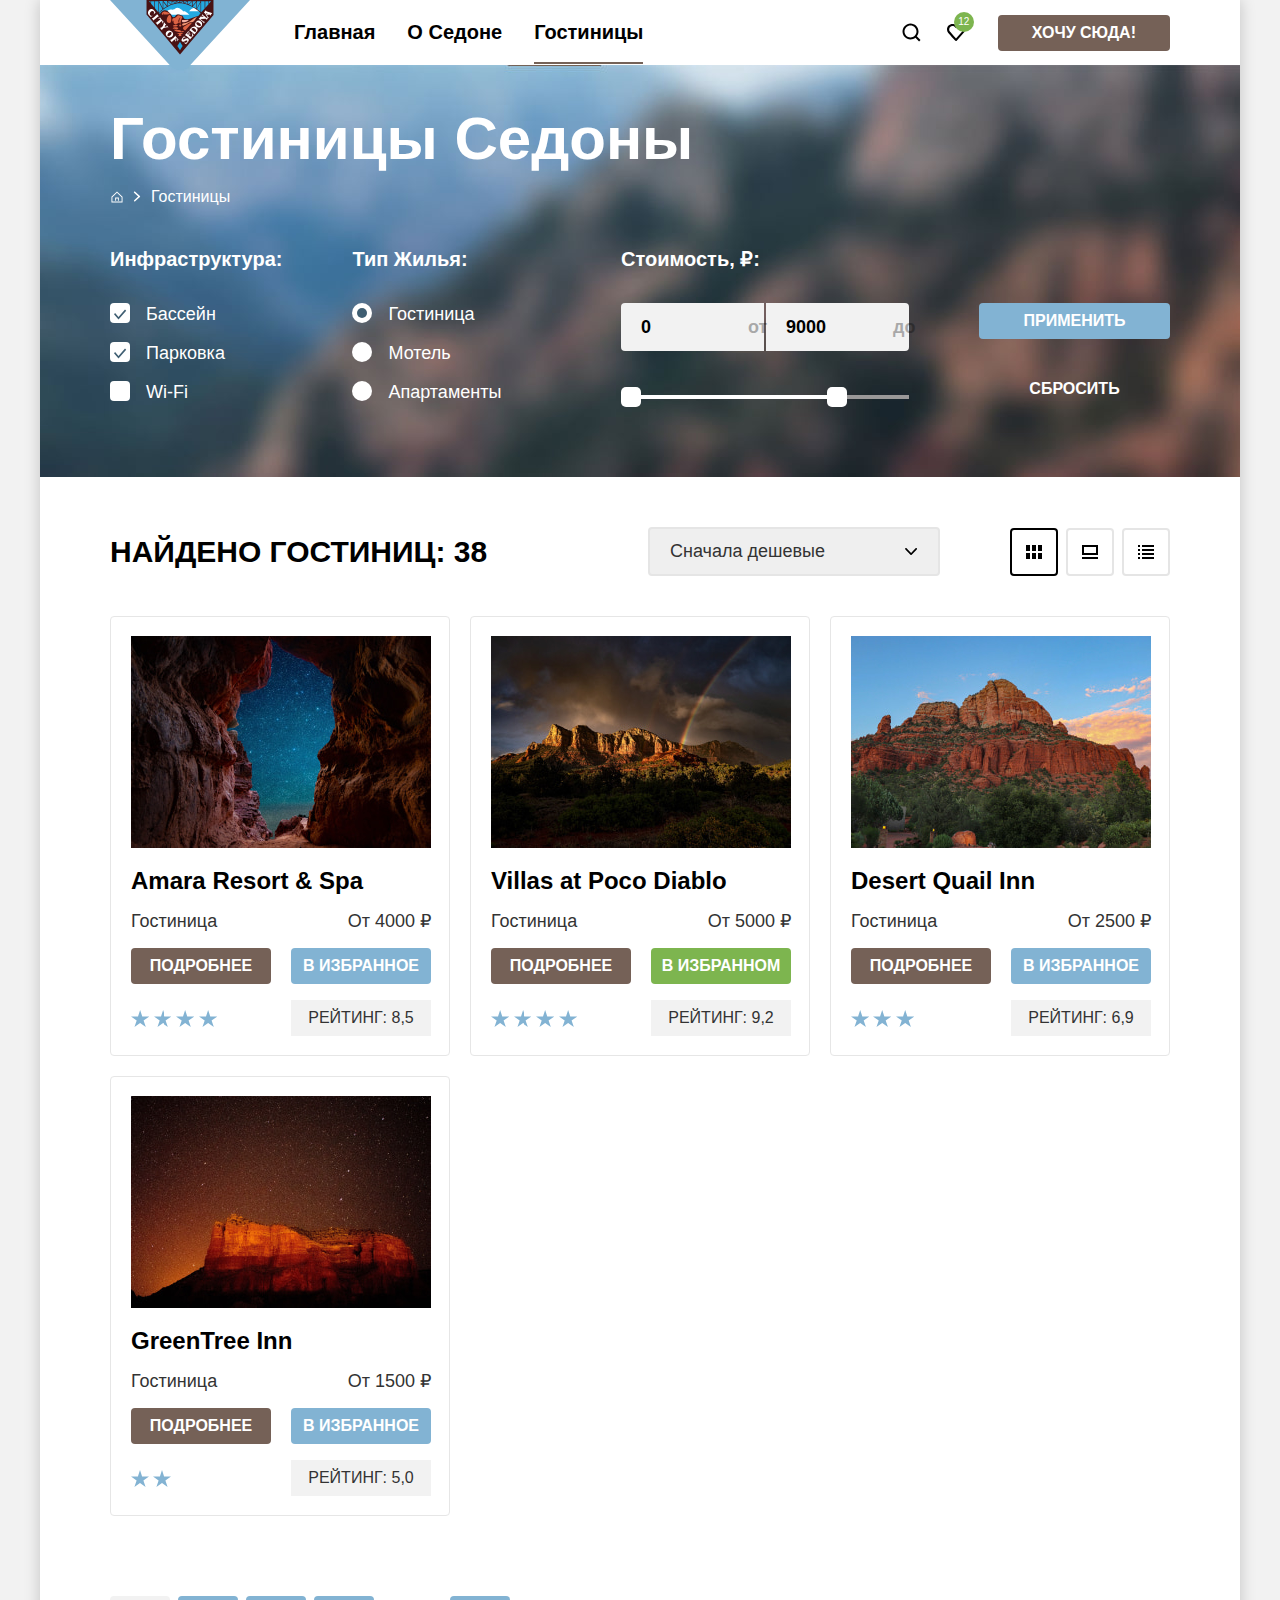
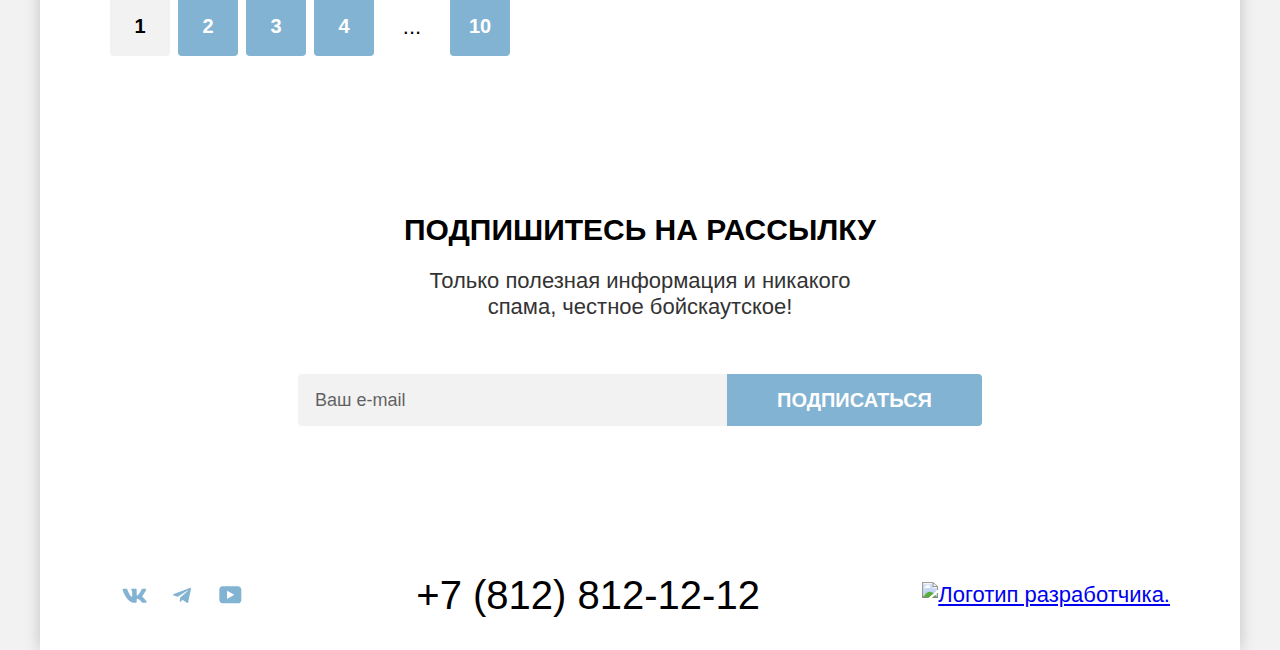
==== commit a5cea9c0: "final fix" ====
--- a/catalog.html
+++ b/catalog.html
@@ -9,10 +9,10 @@
   </head>
   <body>
     <div class="page-container">
-    <header class="page-header">
+      <header class="page-header">
         <nav class="navigation">
           <a class="header-logo" href="#">
-            <img class="sedona-logo" src="images/logo.svg" width="140" height="70" alt="Логотип городка Седона">
+            <img class="sedona-logo" src="images/logo.svg" width="140" height="70" alt="Логотип городка Седона.">
           </a>
           <ul class="navigation-list">
             <li class="navigation-item">
@@ -28,267 +28,267 @@
         </nav>
         <ul class="user-menu-list">
           <li class="user-menu-item">
-           <a class="user-menu-link" href="#">
-            <svg class="user-menu-icon" xmlns="http://www.w3.org/2000/svg" width="19" height="19" fill="none" viewBox="0 0 19 19"       aria-hidden="true" focusable="false">
-              <path fill="#000" d="m18.5 17.008-3.7-3.68c1-1.292 1.7-2.983 1.7-4.872C16.5 4.08 12.9.5 8.5.5s-8 3.68-8 8.055c0 4.376 3.6 7.956 8 7.956 1.8 0 3.5-.597 4.9-1.69l3.7 3.679 1.4-1.492Zm-10-2.486c-3.3 0-6-2.685-6-5.967 0-3.282 2.7-5.967 6-5.967s6 2.685 6 5.967c0 3.282-2.7 5.967-6 5.967Z"/>
-            </svg>
-            <span class="visually-hidden">Поиск</span>
-           </a>
+            <a class="user-menu-link" href="#">
+              <svg class="user-menu-icon" xmlns="http://www.w3.org/2000/svg" width="19" height="19" fill="none" viewBox="0 0 19 19"       aria-hidden="true" focusable="false">
+                <path fill="#000" d="m18.5 17.008-3.7-3.68c1-1.292 1.7-2.983 1.7-4.872C16.5 4.08 12.9.5 8.5.5s-8 3.68-8 8.055c0 4.376 3.6 7.956 8 7.956 1.8 0 3.5-.597 4.9-1.69l3.7 3.679 1.4-1.492Zm-10-2.486c-3.3 0-6-2.685-6-5.967 0-3.282 2.7-5.967 6-5.967s6 2.685 6 5.967c0 3.282-2.7 5.967-6 5.967Z"/>
+              </svg>
+              <span class="visually-hidden">Поиск</span>
+            </a>
           </li>
           <li class="user-menu-item">
-           <a class="user-menu-link favourites-link" href="#">
-            <svg class="user-menu-icon" xmlns="http://www.w3.org/2000/svg" width="18" height="17" fill="none" viewBox="0 0 18 17" aria-hidden="true" focusable="false">
-              <path d="M8.9 17c-.3 0-.6-.1-.8-.4-5.4-6.1-6.7-7.5-7-7.9C.4 7.8 0 6.6 0 5.4 0 2.4 2.4 0 5.5 0 6.8 0 8 .5 9 1.3 10 .5 11.3 0 12.5 0c3 0 5.5 2.4 5.5 5.4 0 1.3-.5 2.5-1.3 3.4l-7 7.9c-.2.2-.4.3-.8.3Zm-6-9.5c.3.4 3.5 4 6.1 6.9l6.2-7c.5-.5.7-1.2.7-2 0-1.8-1.5-3.3-3.3-3.3-1 0-2 .5-2.7 1.3-.3.3-.6.4-.9.4-.3 0-.6-.2-.8-.4-.7-.8-1.7-1.3-2.7-1.3-1.8 0-3.3 1.5-3.3 3.3-.1.9.3 1.6.7 2.1-.1 0-.1 0 0 0Z"/>
-            </svg>
-            <span class="favourites-link-counter">12</span>
-            <span class="visually-hidden">Избранное</span>
-           </a>
+            <a class="user-menu-link favourites-link" href="#">
+              <svg class="user-menu-icon" xmlns="http://www.w3.org/2000/svg" width="18" height="17" fill="none" viewBox="0 0 18 17" aria-hidden="true" focusable="false">
+                <path d="M8.9 17c-.3 0-.6-.1-.8-.4-5.4-6.1-6.7-7.5-7-7.9C.4 7.8 0 6.6 0 5.4 0 2.4 2.4 0 5.5 0 6.8 0 8 .5 9 1.3 10 .5 11.3 0 12.5 0c3 0 5.5 2.4 5.5 5.4 0 1.3-.5 2.5-1.3 3.4l-7 7.9c-.2.2-.4.3-.8.3Zm-6-9.5c.3.4 3.5 4 6.1 6.9l6.2-7c.5-.5.7-1.2.7-2 0-1.8-1.5-3.3-3.3-3.3-1 0-2 .5-2.7 1.3-.3.3-.6.4-.9.4-.3 0-.6-.2-.8-.4-.7-.8-1.7-1.3-2.7-1.3-1.8 0-3.3 1.5-3.3 3.3-.1.9.3 1.6.7 2.1-.1 0-.1 0 0 0Z"/>
+              </svg>
+              <span class="favourites-link-counter">12</span>
+              <span class="visually-hidden">Избранное</span>
+            </a>
           </li>
           <li class="user-menu-item">
-           <a class="button user-menu-button brown-button" href="#">Хочу сюда!</a>
-          </li>
-         </ul>
-    </header>
-    <main class="main-inner main-container">
-        <header class="header-inner">
-            <h1 class="header-inner-title">Гостиницы Седоны</h1>
-            <ul class="breadcrumbs-list">
-                <li class="breadcrumbs-item">
-                    <a class="breadcrumbs-link breadcrumbs-link-home" href="index.html">
-                        <span class="visually-hidden">На главную</span>
-                    </a>
-                </li>
-                <li class="breadcrumbs-item">
-                    <a class="breadcrumbs-link">Гостиницы</a>
-                </li>
-            </ul>
-            <section class="catalog-filter-hotel">
-                <h2 class="visually-hidden" hidden>Выбор отеля по категориям</h2>
-                <form class="catalog-filter" action="https://echo.htmlacademy.ru/" method="get">
-                    <fieldset class="catalog-filter-group">
-                        <legend class="catalog-filter-title">Инфраструктура:</legend>
-                        <ul class="catalog-filter-list">
-                          <li class="catalog-filter-item">
-                            <label class="control">
-                              <input class="control-input visually-hidden" type="checkbox" name="infrastructure" value="swimming pool" checked>
-                              <span class="control-mark"></span>
-                              <span class="control-label">Бассейн</span>
-                            </label>
-                          </li>
-                          <li class="catalog-filter-item">
-                            <label class="control">
-                              <input class="control-input visually-hidden" type="checkbox" name="infrastructure" value="parking space" checked>
-                              <span class="control-mark"></span>
-                              <span class="control-label">Парковка</span>
-                            </label>
-                          </li>
-                          <li class="catalog-filter-item">
-                            <label class="control">
-                              <input class="control-input visually-hidden" type="checkbox" name="infrastructure" value="Wi-Fi">
-                              <span class="control-mark"></span>
-                              <span class="control-label">Wi-Fi</span>
-                            </label>
-                          </li>
-                        </ul>
-                    </fieldset>
-                    <fieldset class="catalog-filter-group">
-                        <legend class="catalog-filter-title">Тип Жилья:</legend>
-                        <ul class="catalog-filter-list">
-                          <li class="catalog-filter-item">
-                            <label class="control">
-                              <input class="control-input visually-hidden" type="radio" name="type of housing" value="Hotel" checked>
-                              <span class="control-mark"></span>
-                              <span class="control-label">Гостиница</span>
-                            </label>
-                          </li>
-                          <li class="catalog-filter-item">
-                            <label class="control">
-                              <input class="control-input visually-hidden" type="radio" name="type of housing" value="Motel" >
-                              <span class="control-mark"></span>
-                              <span class="control-label">Мотель</span>
-                            </label>
-                          </li>
-                          <li class="catalog-filter-item">
-                            <label class="control">
-                              <input class="control-input visually-hidden" type="radio" name="type of housing" value="Apartments">
-                              <span class="control-mark"></span>
-                              <span class="control-label">Апартаменты</span>
-                            </label>
-                          </li>
-                        </ul>
-                    </fieldset>
-                    <fieldset class="catalog-filter-group">
-                      <legend class="catalog-filter-title filling-field">Стоимость, ₽:</legend>
-                        <div class="wrapper-inputs">
-                          <label class="visually-hidden" for="price-min">цена от</label>
-                          <input class="catalog-filter-price field filter-price-min" id="price-min" name="price-min" type="text" placeholder="" value="0">
-                          <label class="visually-hidden" for="price-max">цена до</label>
-                          <input class="catalog-filter-price field filter-price-max" id="price-max" name="price-max" type="text" placeholder="" value="9000">
-                        </div>
-                        <div class="range">
-                          <div class="range-bar">
-                            <button class="range-toggle toggle-min" type="button">
-                              <span class="visually-hidden">Изменить минимальную цену.</span>
-                            </button>
-                            <button class="range-toggle toggle-max" type="button">
-                              <span class="visually-hidden">Изменить максимальную цену.</span>
-                            </button>
-                          </div>
-                        </div>
-                    </fieldset>
-                    <div class="catalog-filter-group">
-                      <button class="button button-apply button-filter blue-button" type="submit">Применить</button>
-                      <button class="button button-reset button-filter" type="reset">Сбросить</button>
-                    </div>
-                </form>
-            </section>
-          </header>
-            <section class="search-result">
-              <h2 class="search-result-title headline">Найдено гостиниц: 38</h2>
-              <select class="select-control" aria-label="Сортировка">
-                <option value="cheap">Сначала дешевые</option>
-                <option value="exspensive">Сначала дорогие</option>
-                <option value="popular">Сначала популярные</option>
-              </select>
-              <a class="button-cards button-sorting button-sorting-current" href="#">
-                <span class="visually-hidden">Показать карточки</span>
-              </a>
-              <a class="button-slides button-sorting" href="#">
-                <span class="visually-hidden">Показать слайды</span>
-              </a>
-              <a class="button-list button-sorting" href="#">
-                <span class="visually-hidden">Показать список</span>
-              </a>
-            </section>
-            <ul class="hotel-list">
-              <li class="hotel-card">
-                <a class="hotel-card-link" href="#">
-                  <img class="hotel-card-img" src="images/hotel-Amara.jpeg"
-                       width="300" height="212" alt="Отель Amara Resort & Spa.">
-                  <h3 class="hotel-card-title">Amara Resort & Spa</h3>
-                </a>
-                <p class="hotel-card-type">Гостиница</p>
-                <p class="hotel-card-price">От 4000 ₽</p>
-                <a class="button button-detail button-card brown-button" href="#">Подробнее</a>
-                <button class="button button-select button-card blue-button" type="button">в избранное</button>
-                <p class="hotel-card-stars star-4">
-                  <span class="visually-hidden">4 звезды</span>
-                </p>
-                <p class="hotel-card-rating">Рейтинг: 8,5</p>
-              </li>
-              <li class="hotel-card">
-                <a class="hotel-card-link" href="#">
-                  <img class="hotel-card-img" src="images/hotel-Poco.jpeg"
-                       width="300" height="212" alt="Отель Villas at Poco Diablo.">
-                  <h3 class="hotel-card-title">Villas at Poco Diablo</h3>
-                </a>
-                <p class="hotel-card-type">Гостиница</p>
-                <p class="hotel-card-price">От 5000 ₽</p>
-                <a class="button button-detail button-card brown-button" href="#">Подробнее</a>
-                <button class="button button-select button-card button-select-current" type="button">в избранном</button>
-                <p class="hotel-card-stars star-4">
-                  <span class="visually-hidden">4 звезды</span>
-                </p>
-                <p class="hotel-card-rating">Рейтинг: 9,2</p>
-              </li>
-              <li class="hotel-card">
-                <a class="hotel-card-link" href="#">
-                  <img class="hotel-card-img" src="images/hotel-Desert.jpeg"
-                       width="300" height="212" alt="Отель Desert Quail Inn.">
-                  <h3 class="hotel-card-title">Desert Quail Inn</h3>
-                </a>
-                <p class="hotel-card-type">Гостиница</p>
-                <p class="hotel-card-price">От 2500 ₽</p>
-                <a class="button button-detail button-card brown-button" href="#">Подробнее</a>
-                <button class="button button-select button-card blue-button" type="button">в избранное</button>
-                <p class="hotel-card-stars star-3">
-                  <span class="visually-hidden">3 звезды</span>
-                </p>
-                <p class="hotel-card-rating">Рейтинг: 6,9</p>
-              </li>
-              <li class="hotel-card">
-                <a class="hotel-card-link" href="#">
-                  <img class="hotel-card-img" src="images/hotel-GreenTree.jpeg"
-                       width="300" height="212" alt="Отель GreenTree Inn.">
-                  <h3 class="hotel-card-title">GreenTree Inn</h3>
-                </a>
-                <p class="hotel-card-type">Гостиница</p>
-                <p class="hotel-card-price">От 1500 ₽</p>
-                <a class="button button-detail button-card brown-button" href="#">Подробнее</a>
-                <button class="button button-select button-card blue-button" type="button">в избранное</button>
-                <p class="hotel-card-stars star-2">
-                  <span class="visually-hidden">2 звезды</span>
-                </p>
-                <p class="hotel-card-rating">Рейтинг: 5,0</p>
-              </li>
-            </ul>
-            <ul class="pagination-list">
-              <li class="pagination-item">
-                <a class="pagination-link pagination-current" href="#">1</a>
-              </li>
-              <li class="pagination-item">
-                <a class="pagination-link blue-button" href="#">2</a>
-              </li>
-              <li class="pagination-item">
-                <a class="pagination-link blue-button" href="#">3</a>
-              </li>
-              <li class="pagination-item">
-                <a class="pagination-link blue-button" href="#">4</a>
-              </li>
-              <li class="pagination-item">
-                <a class="pagination-link pagination-show-more" href="#">...</a>
-              </li>
-              <li class="pagination-item">
-                <a class="pagination-link blue-button" href="#">10</a>
-              </li>
-            </ul>
-            <section class="subscribe-catalog">
-              <h2 class="subscribe-title headline">Подпишитесь на рассылку</h2>
-              <p class="subscribe-desription text-gray">Только полезная информация и никакого спама, честное бойскаутское!</p>
-              <form class="subscribe-form" action="https://echo.htmlacademy.ru/" method="get" >
-                <label class="visually-hidden" for="email-user">Email</label>
-                <input class="subscribe-email field" name="email-user" id="email-user" placeholder="Ваш e-mail" type="email">
-                <button class="subscribe-button button blue-button" type="submit">Подписаться</button>
-              </form>
-            </section>
-    </main>
-    <footer class="page-footer">
-      <section class="footer-social">
-          <h2 class="visually-hidden">Социальные сети</h2>
-        <ul class="social-list">
-          <li class="social-item">
-            <a class="social-link" href="https://vk.com/htmlacademy">
-              <img class="social-icon" src="images/icons/vk.svg" alt="Логотип вконтакте">
-              <span class="visually-hidden">Вконтакте</span>
-            </a>
-          </li>
-          <li class="social-item">
-            <a class="social-link" href="https://t.me/htmlacademy">
-              <img class="social-icon" src="images/icons/telegram.svg" alt="Логотип телеграмм">
-              <span class="visually-hidden">Телеграмм</span>
-            </a>
-          </li>
-          <li class="social-item">
-            <a class="social-link" href="https://www.youtube.com/user/htmlacademyru">
-              <img class="social-icon" src="images/icons/youtub.svg" alt="Логотип ютюб">
-              <span class="visually-hidden">Ютюб</span>
-            </a>
+            <a class="button user-menu-button brown-button" href="#">Хочу сюда!</a>
           </li>
         </ul>
-      </section>
-      <section class="footer-contacts">
-        <h2 class="visually-hidden">Контакты</h2>
-        <address class="footer-contacts-address">
-          <a class="footer-contacts-address-phone" href="tel:+78128121212">+7 (812) 812-12-12</a>
-        </address>
-      </section>
-      <section class="footer-developer">
-        <h2 class="visually-hidden">Логотип HTML Academy</h2>
-        <a class="footer-developer-logo" href="https://htmlacademy.ru/">
-          <img class="htmlacademy-logo" src="images/icons/htmlacademy.svg" alt="Логотип разработчика">
-        </a>
-      </section>
-    </footer>
-  </div>
+      </header>
+      <main class="main-inner main-container">
+        <header class="header-inner">
+              <h1 class="header-inner-title">Гостиницы Седоны</h1>
+              <ul class="breadcrumbs-list">
+                  <li class="breadcrumbs-item">
+                      <a class="breadcrumbs-link breadcrumbs-link-home" href="index.html">
+                          <span class="visually-hidden">На главную</span>
+                      </a>
+                  </li>
+                  <li class="breadcrumbs-item">
+                      <a class="breadcrumbs-link">Гостиницы</a>
+                  </li>
+              </ul>
+              <section class="catalog-filter-hotel">
+                  <h2 class="visually-hidden" hidden>Выбор отеля по категориям</h2>
+                  <form class="catalog-filter" action="https://echo.htmlacademy.ru/" method="get">
+                      <fieldset class="catalog-filter-group">
+                          <legend class="catalog-filter-title">Инфраструктура:</legend>
+                          <ul class="catalog-filter-list">
+                            <li class="catalog-filter-item">
+                              <label class="control">
+                                <input class="control-input visually-hidden" type="checkbox" name="infrastructure" value="swimming pool" checked>
+                                <span class="control-mark"></span>
+                                <span class="control-label">Бассейн</span>
+                              </label>
+                            </li>
+                            <li class="catalog-filter-item">
+                              <label class="control">
+                                <input class="control-input visually-hidden" type="checkbox" name="infrastructure" value="parking space" checked>
+                                <span class="control-mark"></span>
+                                <span class="control-label">Парковка</span>
+                              </label>
+                            </li>
+                            <li class="catalog-filter-item">
+                              <label class="control">
+                                <input class="control-input visually-hidden" type="checkbox" name="infrastructure" value="Wi-Fi">
+                                <span class="control-mark"></span>
+                                <span class="control-label">Wi-Fi</span>
+                              </label>
+                            </li>
+                          </ul>
+                      </fieldset>
+                      <fieldset class="catalog-filter-group">
+                          <legend class="catalog-filter-title">Тип Жилья:</legend>
+                          <ul class="catalog-filter-list">
+                            <li class="catalog-filter-item">
+                              <label class="control">
+                                <input class="control-input visually-hidden" type="radio" name="type of housing" value="Hotel" checked>
+                                <span class="control-mark"></span>
+                                <span class="control-label">Гостиница</span>
+                              </label>
+                            </li>
+                            <li class="catalog-filter-item">
+                              <label class="control">
+                                <input class="control-input visually-hidden" type="radio" name="type of housing" value="Motel" >
+                                <span class="control-mark"></span>
+                                <span class="control-label">Мотель</span>
+                              </label>
+                            </li>
+                            <li class="catalog-filter-item">
+                              <label class="control">
+                                <input class="control-input visually-hidden" type="radio" name="type of housing" value="Apartments">
+                                <span class="control-mark"></span>
+                                <span class="control-label">Апартаменты</span>
+                              </label>
+                            </li>
+                          </ul>
+                      </fieldset>
+                      <fieldset class="catalog-filter-group">
+                        <legend class="catalog-filter-title filling-field">Стоимость, ₽:</legend>
+                          <div class="wrapper-inputs">
+                            <label class="visually-hidden" for="price-min">цена от</label>
+                            <input class="catalog-filter-price field filter-price-min" id="price-min" name="price-min" type="text" placeholder="" value="0">
+                            <label class="visually-hidden" for="price-max">цена до</label>
+                            <input class="catalog-filter-price field filter-price-max" id="price-max" name="price-max" type="text" placeholder="" value="9000">
+                          </div>
+                          <div class="range">
+                            <div class="range-bar">
+                              <button class="range-toggle toggle-min" type="button">
+                                <span class="visually-hidden">Изменить минимальную цену.</span>
+                              </button>
+                              <button class="range-toggle toggle-max" type="button">
+                                <span class="visually-hidden">Изменить максимальную цену.</span>
+                              </button>
+                            </div>
+                          </div>
+                      </fieldset>
+                      <div class="catalog-filter-group">
+                        <button class="button button-apply button-filter blue-button" type="submit">Применить</button>
+                        <button class="button button-reset button-filter" type="reset">Сбросить</button>
+                      </div>
+                  </form>
+              </section>
+        </header>
+        <section class="search-result">
+                <h2 class="search-result-title headline">Найдено гостиниц: 38</h2>
+                <select class="select-control" aria-label="Сортировка">
+                  <option value="cheap">Сначала дешевые</option>
+                  <option value="exspensive">Сначала дорогие</option>
+                  <option value="popular">Сначала популярные</option>
+                </select>
+                <a class="button-cards button-sorting button-sorting-current" href="#">
+                  <span class="visually-hidden">Показать карточки</span>
+                </a>
+                <a class="button-slides button-sorting" href="#">
+                  <span class="visually-hidden">Показать слайды</span>
+                </a>
+                <a class="button-list button-sorting" href="#">
+                  <span class="visually-hidden">Показать список</span>
+                </a>
+        </section>
+        <ul class="hotel-list">
+                <li class="hotel-card">
+                  <a class="hotel-card-link" href="#">
+                    <img class="hotel-card-img" src="images/amara.jpeg"
+                        width="300" height="212" alt="Отель Amara Resort & Spa.">
+                    <h3 class="hotel-card-title">Amara Resort & Spa</h3>
+                  </a>
+                  <p class="hotel-card-type">Гостиница</p>
+                  <p class="hotel-card-price">От 4000 ₽</p>
+                  <a class="button button-detail button-card brown-button" href="#">Подробнее</a>
+                  <button class="button button-select button-card blue-button" type="button">в избранное</button>
+                  <p class="hotel-card-stars star-4">
+                    <span class="visually-hidden">4 звезды</span>
+                  </p>
+                  <p class="hotel-card-rating">Рейтинг: 8,5</p>
+                </li>
+                <li class="hotel-card">
+                  <a class="hotel-card-link" href="#">
+                    <img class="hotel-card-img" src="images/poco.jpeg"
+                        width="300" height="212" alt="Отель Villas at Poco Diablo.">
+                    <h3 class="hotel-card-title">Villas at Poco Diablo</h3>
+                  </a>
+                  <p class="hotel-card-type">Гостиница</p>
+                  <p class="hotel-card-price">От 5000 ₽</p>
+                  <a class="button button-detail button-card brown-button" href="#">Подробнее</a>
+                  <button class="button button-select button-card button-select-current" type="button">в избранном</button>
+                  <p class="hotel-card-stars star-4">
+                    <span class="visually-hidden">4 звезды</span>
+                  </p>
+                  <p class="hotel-card-rating">Рейтинг: 9,2</p>
+                </li>
+                <li class="hotel-card">
+                  <a class="hotel-card-link" href="#">
+                    <img class="hotel-card-img" src="images/desert.jpeg"
+                        width="300" height="212" alt="Отель Desert Quail Inn.">
+                    <h3 class="hotel-card-title">Desert Quail Inn</h3>
+                  </a>
+                  <p class="hotel-card-type">Гостиница</p>
+                  <p class="hotel-card-price">От 2500 ₽</p>
+                  <a class="button button-detail button-card brown-button" href="#">Подробнее</a>
+                  <button class="button button-select button-card blue-button" type="button">в избранное</button>
+                  <p class="hotel-card-stars star-3">
+                    <span class="visually-hidden">3 звезды</span>
+                  </p>
+                  <p class="hotel-card-rating">Рейтинг: 6,9</p>
+                </li>
+                <li class="hotel-card">
+                  <a class="hotel-card-link" href="#">
+                    <img class="hotel-card-img" src="images/greentree.jpeg"
+                        width="300" height="212" alt="Отель GreenTree Inn.">
+                    <h3 class="hotel-card-title">GreenTree Inn</h3>
+                  </a>
+                  <p class="hotel-card-type">Гостиница</p>
+                  <p class="hotel-card-price">От 1500 ₽</p>
+                  <a class="button button-detail button-card brown-button" href="#">Подробнее</a>
+                  <button class="button button-select button-card blue-button" type="button">в избранное</button>
+                  <p class="hotel-card-stars star-2">
+                    <span class="visually-hidden">2 звезды</span>
+                  </p>
+                  <p class="hotel-card-rating">Рейтинг: 5,0</p>
+                </li>
+        </ul>
+        <ul class="pagination-list">
+                <li class="pagination-item">
+                  <a class="pagination-link pagination-current" href="#">1</a>
+                </li>
+                <li class="pagination-item">
+                  <a class="pagination-link blue-button" href="#">2</a>
+                </li>
+                <li class="pagination-item">
+                  <a class="pagination-link blue-button" href="#">3</a>
+                </li>
+                <li class="pagination-item">
+                  <a class="pagination-link blue-button" href="#">4</a>
+                </li>
+                <li class="pagination-item">
+                  <a class="pagination-link pagination-show-more" href="#">...</a>
+                </li>
+                <li class="pagination-item">
+                  <a class="pagination-link blue-button" href="#">10</a>
+                </li>
+        </ul>
+        <section class="subscribe-catalog">
+                <h2 class="subscribe-title headline">Подпишитесь на рассылку</h2>
+                <p class="subscribe-desription text-gray">Только полезная информация и никакого спама, честное бойскаутское!</p>
+                <form class="subscribe-form" action="https://echo.htmlacademy.ru/" method="get" >
+                  <label class="visually-hidden" for="email-user">Email</label>
+                  <input class="subscribe-email field" name="email-user" id="email-user" placeholder="Ваш e-mail" type="email">
+                  <button class="subscribe-button button blue-button" type="submit">Подписаться</button>
+                </form>
+        </section>
+      </main>
+      <footer class="page-footer">
+        <section class="footer-social">
+            <h2 class="visually-hidden">Социальные сети</h2>
+          <ul class="social-list">
+            <li class="social-item">
+              <a class="social-link" href="https://vk.com/htmlacademy">
+                <img class="social-icon" src="images/icons/vk.svg" alt="Логотип вконтакте.">
+                <span class="visually-hidden">Вконтакте</span>
+              </a>
+            </li>
+            <li class="social-item">
+              <a class="social-link" href="https://t.me/htmlacademy">
+                <img class="social-icon" src="images/icons/telegram.svg" alt="Логотип телеграмм.">
+                <span class="visually-hidden">Телеграмм</span>
+              </a>
+            </li>
+            <li class="social-item">
+              <a class="social-link" href="https://www.youtube.com/user/htmlacademyru">
+                <img class="social-icon" src="images/icons/youtub.svg" alt="Логотип ютюб.">
+                <span class="visually-hidden">Ютюб</span>
+              </a>
+            </li>
+          </ul>
+        </section>
+        <section class="footer-contacts">
+          <h2 class="visually-hidden">Контакты</h2>
+          <address class="footer-contacts-address">
+            <a class="footer-contacts-address-phone" href="tel:+78128121212">+7 (812) 812-12-12</a>
+          </address>
+        </section>
+        <section class="footer-developer">
+          <h2 class="visually-hidden">Логотип HTML Academy</h2>
+          <a class="footer-developer-logo" href="https://htmlacademy.ru/">
+            <img class="htmlacademy-logo" src="images/icons/htmlacademy.svg" alt="Логотип разработчика.">
+          </a>
+        </section>
+      </footer>
+    </div>
   </body>
 </html>
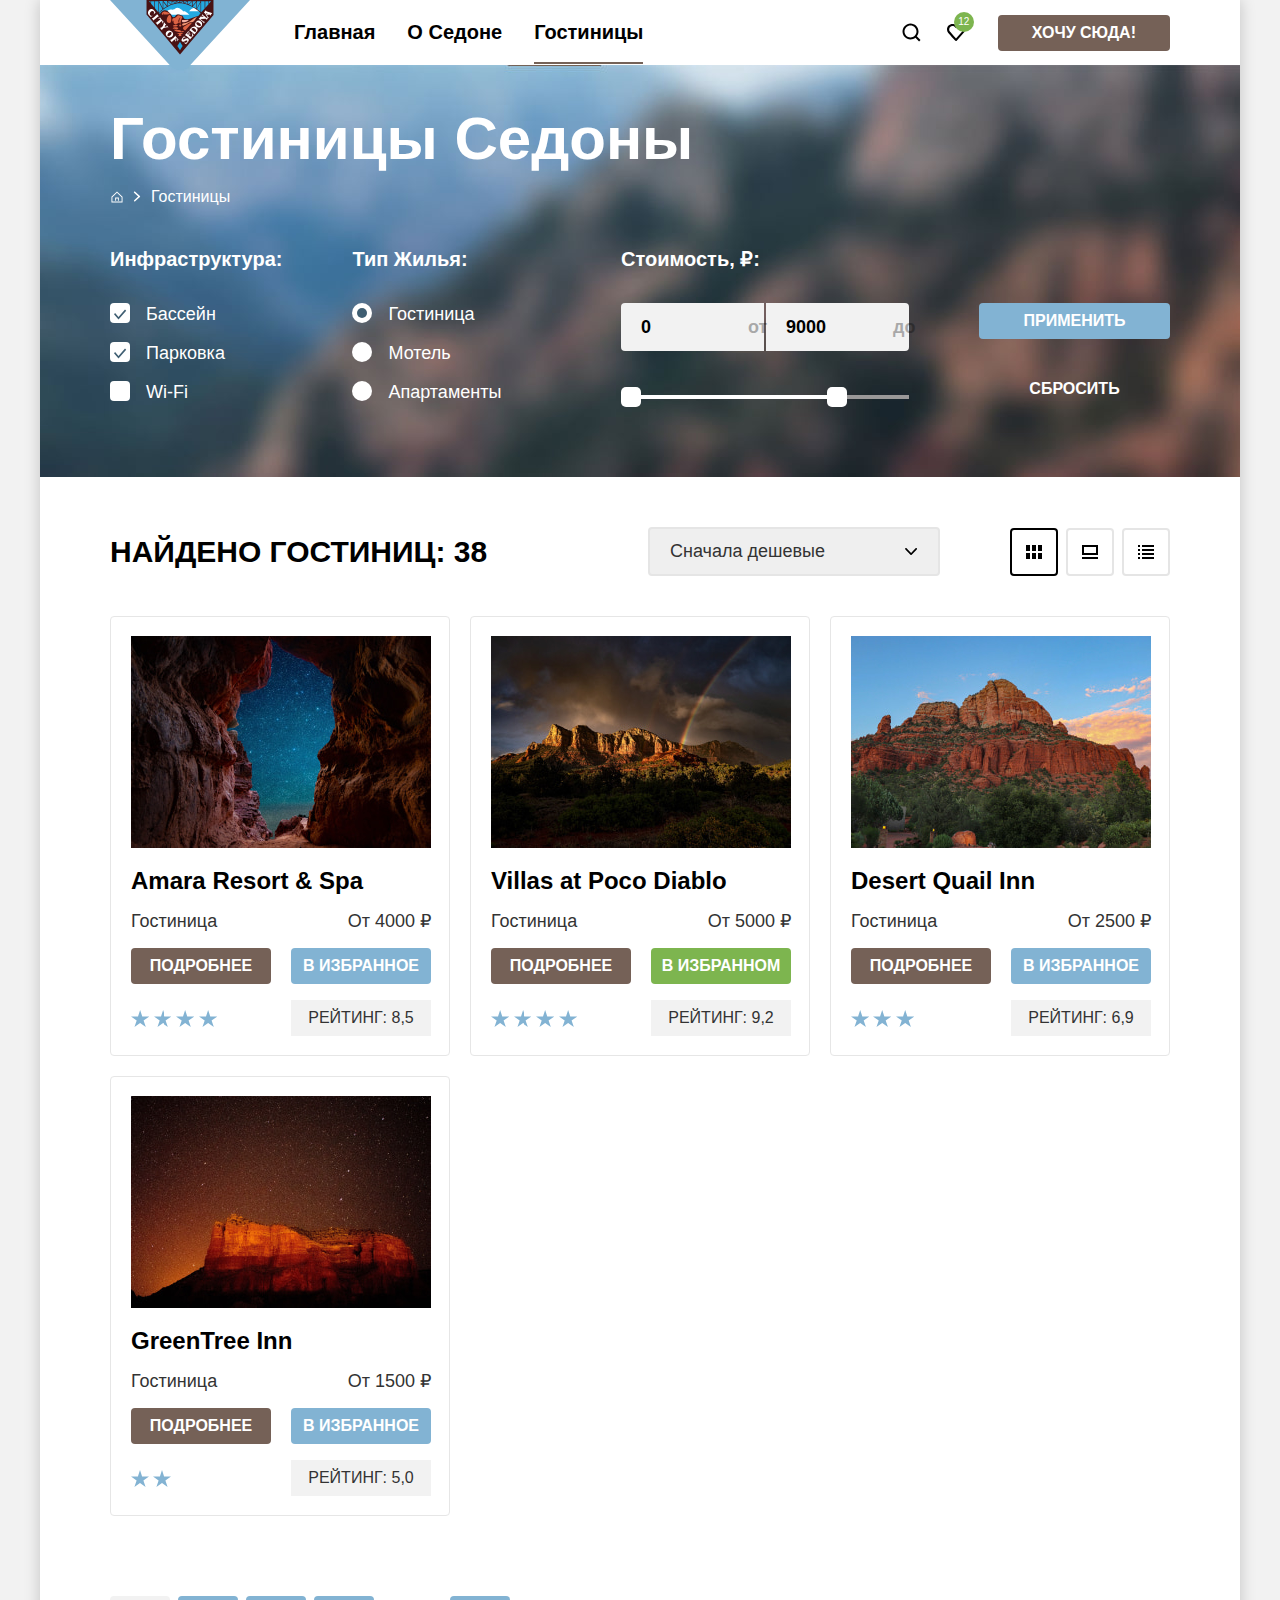
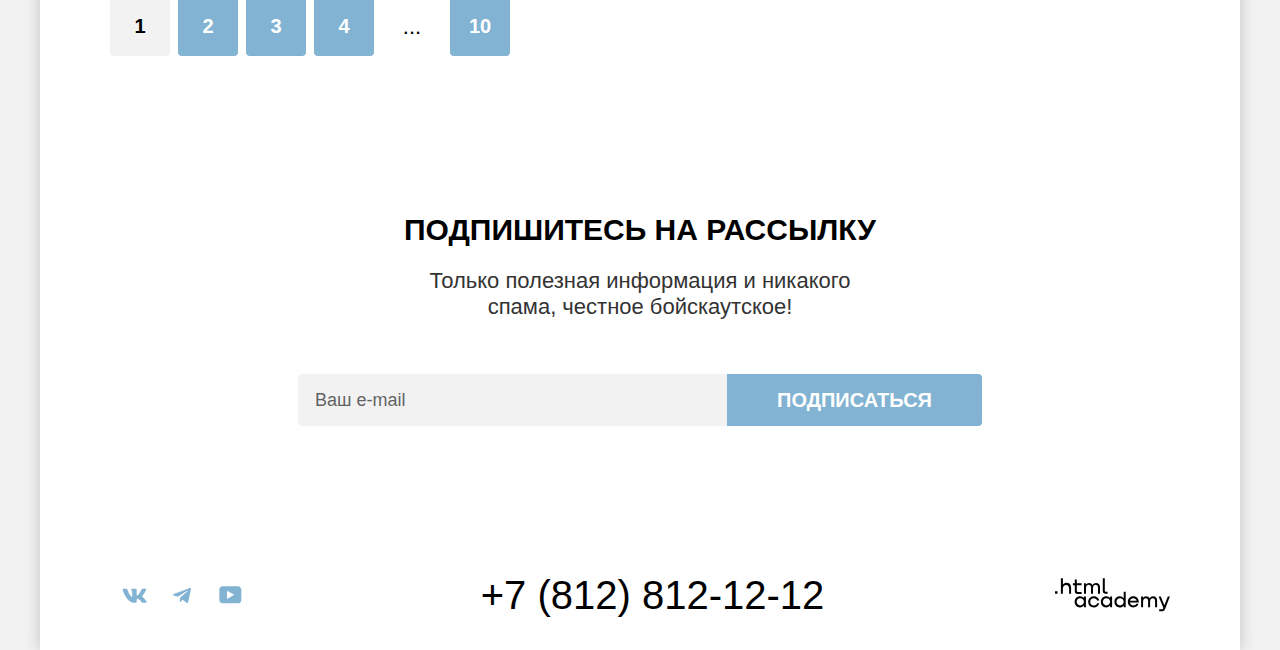
==== commit 416b79b8: "final check" ====
--- a/catalog.html
+++ b/catalog.html
@@ -51,243 +51,255 @@
       </header>
       <main class="main-inner main-container">
         <header class="header-inner">
-              <h1 class="header-inner-title">Гостиницы Седоны</h1>
-              <ul class="breadcrumbs-list">
-                  <li class="breadcrumbs-item">
-                      <a class="breadcrumbs-link breadcrumbs-link-home" href="index.html">
-                          <span class="visually-hidden">На главную</span>
-                      </a>
+          <h1 class="header-inner-title">Гостиницы Седоны</h1>
+          <ul class="breadcrumbs-list">
+            <li class="breadcrumbs-item">
+              <a class="breadcrumbs-link breadcrumbs-link-home" href="index.html">
+                <span class="visually-hidden">На главную</span>
+              </a>
+            </li>
+            <li class="breadcrumbs-item">
+              <a class="breadcrumbs-link">Гостиницы</a>
+            </li>
+          </ul>
+          <section class="catalog-filter-hotel">
+            <h2 class="visually-hidden" hidden>Выбор отеля по категориям</h2>
+            <form class="catalog-filter" action="https://echo.htmlacademy.ru/" method="get">
+              <fieldset class="catalog-filter-group">
+                <legend class="catalog-filter-title">Инфраструктура:</legend>
+                <ul class="catalog-filter-list">
+                  <li class="catalog-filter-item">
+                    <label class="control">
+                      <input class="control-input visually-hidden" type="checkbox" name="infrastructure" value="swimming pool" checked>
+                      <span class="control-mark"></span>
+                      <span class="control-label">Бассейн</span>
+                    </label>
                   </li>
-                  <li class="breadcrumbs-item">
-                      <a class="breadcrumbs-link">Гостиницы</a>
+                  <li class="catalog-filter-item">
+                    <label class="control">
+                      <input class="control-input visually-hidden" type="checkbox" name="infrastructure" value="parking space" checked>
+                      <span class="control-mark"></span>
+                      <span class="control-label">Парковка</span>
+                    </label>
                   </li>
+                  <li class="catalog-filter-item">
+                    <label class="control">
+                      <input class="control-input visually-hidden" type="checkbox" name="infrastructure" value="Wi-Fi">
+                      <span class="control-mark"></span>
+                      <span class="control-label">Wi-Fi</span>
+                    </label>
+                  </li>
+                </ul>
+            </fieldset>
+            <fieldset class="catalog-filter-group">
+              <legend class="catalog-filter-title">Тип Жилья:</legend>
+              <ul class="catalog-filter-list">
+                <li class="catalog-filter-item">
+                  <label class="control">
+                    <input class="control-input visually-hidden" type="radio" name="type of housing" value="Hotel" checked>
+                    <span class="control-mark"></span>
+                    <span class="control-label">Гостиница</span>
+                  </label>
+                </li>
+                <li class="catalog-filter-item">
+                  <label class="control">
+                    <input class="control-input visually-hidden" type="radio" name="type of housing" value="Motel" >
+                    <span class="control-mark"></span>
+                    <span class="control-label">Мотель</span>
+                  </label>
+                </li>
+                <li class="catalog-filter-item">
+                  <label class="control">
+                    <input class="control-input visually-hidden" type="radio" name="type of housing" value="Apartments">
+                    <span class="control-mark"></span>
+                    <span class="control-label">Апартаменты</span>
+                  </label>
+                </li>
               </ul>
-              <section class="catalog-filter-hotel">
-                  <h2 class="visually-hidden" hidden>Выбор отеля по категориям</h2>
-                  <form class="catalog-filter" action="https://echo.htmlacademy.ru/" method="get">
-                      <fieldset class="catalog-filter-group">
-                          <legend class="catalog-filter-title">Инфраструктура:</legend>
-                          <ul class="catalog-filter-list">
-                            <li class="catalog-filter-item">
-                              <label class="control">
-                                <input class="control-input visually-hidden" type="checkbox" name="infrastructure" value="swimming pool" checked>
-                                <span class="control-mark"></span>
-                                <span class="control-label">Бассейн</span>
-                              </label>
-                            </li>
-                            <li class="catalog-filter-item">
-                              <label class="control">
-                                <input class="control-input visually-hidden" type="checkbox" name="infrastructure" value="parking space" checked>
-                                <span class="control-mark"></span>
-                                <span class="control-label">Парковка</span>
-                              </label>
-                            </li>
-                            <li class="catalog-filter-item">
-                              <label class="control">
-                                <input class="control-input visually-hidden" type="checkbox" name="infrastructure" value="Wi-Fi">
-                                <span class="control-mark"></span>
-                                <span class="control-label">Wi-Fi</span>
-                              </label>
-                            </li>
-                          </ul>
-                      </fieldset>
-                      <fieldset class="catalog-filter-group">
-                          <legend class="catalog-filter-title">Тип Жилья:</legend>
-                          <ul class="catalog-filter-list">
-                            <li class="catalog-filter-item">
-                              <label class="control">
-                                <input class="control-input visually-hidden" type="radio" name="type of housing" value="Hotel" checked>
-                                <span class="control-mark"></span>
-                                <span class="control-label">Гостиница</span>
-                              </label>
-                            </li>
-                            <li class="catalog-filter-item">
-                              <label class="control">
-                                <input class="control-input visually-hidden" type="radio" name="type of housing" value="Motel" >
-                                <span class="control-mark"></span>
-                                <span class="control-label">Мотель</span>
-                              </label>
-                            </li>
-                            <li class="catalog-filter-item">
-                              <label class="control">
-                                <input class="control-input visually-hidden" type="radio" name="type of housing" value="Apartments">
-                                <span class="control-mark"></span>
-                                <span class="control-label">Апартаменты</span>
-                              </label>
-                            </li>
-                          </ul>
-                      </fieldset>
-                      <fieldset class="catalog-filter-group">
-                        <legend class="catalog-filter-title filling-field">Стоимость, ₽:</legend>
-                          <div class="wrapper-inputs">
-                            <label class="visually-hidden" for="price-min">цена от</label>
-                            <input class="catalog-filter-price field filter-price-min" id="price-min" name="price-min" type="text" placeholder="" value="0">
-                            <label class="visually-hidden" for="price-max">цена до</label>
-                            <input class="catalog-filter-price field filter-price-max" id="price-max" name="price-max" type="text" placeholder="" value="9000">
-                          </div>
-                          <div class="range">
-                            <div class="range-bar">
-                              <button class="range-toggle toggle-min" type="button">
-                                <span class="visually-hidden">Изменить минимальную цену.</span>
-                              </button>
-                              <button class="range-toggle toggle-max" type="button">
-                                <span class="visually-hidden">Изменить максимальную цену.</span>
-                              </button>
-                            </div>
-                          </div>
-                      </fieldset>
-                      <div class="catalog-filter-group">
-                        <button class="button button-apply button-filter blue-button" type="submit">Применить</button>
-                        <button class="button button-reset button-filter" type="reset">Сбросить</button>
-                      </div>
-                  </form>
-              </section>
+            </fieldset>
+            <fieldset class="catalog-filter-group">
+              <legend class="catalog-filter-title filling-field">Стоимость, ₽:</legend>
+                <div class="wrapper-inputs">
+                  <label class="visually-hidden" for="price-min">цена от</label>
+                  <input class="catalog-filter-price field filter-price-min" id="price-min" name="price-min" type="text" placeholder="" value="0">
+                  <label class="visually-hidden" for="price-max">цена до</label>
+                  <input class="catalog-filter-price field filter-price-max" id="price-max" name="price-max" type="text" placeholder="" value="9000">
+                </div>
+                <div class="range">
+                  <div class="range-bar">
+                    <button class="range-toggle toggle-min" type="button">
+                      <span class="visually-hidden">Изменить минимальную цену.</span>
+                    </button>
+                    <button class="range-toggle toggle-max" type="button">
+                      <span class="visually-hidden">Изменить максимальную цену.</span>
+                    </button>
+                  </div>
+                </div>
+            </fieldset>
+            <div class="catalog-filter-group">
+              <button class="button button-apply button-filter blue-button" type="submit">Применить</button>
+              <button class="button button-reset button-filter" type="reset">Сбросить</button>
+            </div>
+            </form>
+          </section>
         </header>
         <section class="search-result">
-                <h2 class="search-result-title headline">Найдено гостиниц: 38</h2>
-                <select class="select-control" aria-label="Сортировка">
-                  <option value="cheap">Сначала дешевые</option>
-                  <option value="exspensive">Сначала дорогие</option>
-                  <option value="popular">Сначала популярные</option>
-                </select>
-                <a class="button-cards button-sorting button-sorting-current" href="#">
-                  <span class="visually-hidden">Показать карточки</span>
-                </a>
-                <a class="button-slides button-sorting" href="#">
-                  <span class="visually-hidden">Показать слайды</span>
-                </a>
-                <a class="button-list button-sorting" href="#">
-                  <span class="visually-hidden">Показать список</span>
-                </a>
+          <h2 class="search-result-title headline">Найдено гостиниц: 38</h2>
+          <select class="select-control" aria-label="Сортировка">
+            <option value="cheap">Сначала дешевые</option>
+            <option value="exspensive">Сначала дорогие</option>
+            <option value="popular">Сначала популярные</option>
+          </select>
+          <a class="button-cards button-sorting button-sorting-current" href="#">
+            <span class="visually-hidden">Показать карточки</span>
+          </a>
+          <a class="button-slides button-sorting" href="#">
+            <span class="visually-hidden">Показать слайды</span>
+          </a>
+          <a class="button-list button-sorting" href="#">
+            <span class="visually-hidden">Показать список</span>
+          </a>
         </section>
         <ul class="hotel-list">
-                <li class="hotel-card">
-                  <a class="hotel-card-link" href="#">
-                    <img class="hotel-card-img" src="images/amara.jpeg"
-                        width="300" height="212" alt="Отель Amara Resort & Spa.">
-                    <h3 class="hotel-card-title">Amara Resort & Spa</h3>
-                  </a>
-                  <p class="hotel-card-type">Гостиница</p>
-                  <p class="hotel-card-price">От 4000 ₽</p>
-                  <a class="button button-detail button-card brown-button" href="#">Подробнее</a>
-                  <button class="button button-select button-card blue-button" type="button">в избранное</button>
-                  <p class="hotel-card-stars star-4">
-                    <span class="visually-hidden">4 звезды</span>
-                  </p>
-                  <p class="hotel-card-rating">Рейтинг: 8,5</p>
-                </li>
-                <li class="hotel-card">
-                  <a class="hotel-card-link" href="#">
-                    <img class="hotel-card-img" src="images/poco.jpeg"
-                        width="300" height="212" alt="Отель Villas at Poco Diablo.">
-                    <h3 class="hotel-card-title">Villas at Poco Diablo</h3>
-                  </a>
-                  <p class="hotel-card-type">Гостиница</p>
-                  <p class="hotel-card-price">От 5000 ₽</p>
-                  <a class="button button-detail button-card brown-button" href="#">Подробнее</a>
-                  <button class="button button-select button-card button-select-current" type="button">в избранном</button>
-                  <p class="hotel-card-stars star-4">
-                    <span class="visually-hidden">4 звезды</span>
-                  </p>
-                  <p class="hotel-card-rating">Рейтинг: 9,2</p>
-                </li>
-                <li class="hotel-card">
-                  <a class="hotel-card-link" href="#">
-                    <img class="hotel-card-img" src="images/desert.jpeg"
-                        width="300" height="212" alt="Отель Desert Quail Inn.">
-                    <h3 class="hotel-card-title">Desert Quail Inn</h3>
-                  </a>
-                  <p class="hotel-card-type">Гостиница</p>
-                  <p class="hotel-card-price">От 2500 ₽</p>
-                  <a class="button button-detail button-card brown-button" href="#">Подробнее</a>
-                  <button class="button button-select button-card blue-button" type="button">в избранное</button>
-                  <p class="hotel-card-stars star-3">
-                    <span class="visually-hidden">3 звезды</span>
-                  </p>
-                  <p class="hotel-card-rating">Рейтинг: 6,9</p>
-                </li>
-                <li class="hotel-card">
-                  <a class="hotel-card-link" href="#">
-                    <img class="hotel-card-img" src="images/greentree.jpeg"
-                        width="300" height="212" alt="Отель GreenTree Inn.">
-                    <h3 class="hotel-card-title">GreenTree Inn</h3>
-                  </a>
-                  <p class="hotel-card-type">Гостиница</p>
-                  <p class="hotel-card-price">От 1500 ₽</p>
-                  <a class="button button-detail button-card brown-button" href="#">Подробнее</a>
-                  <button class="button button-select button-card blue-button" type="button">в избранное</button>
-                  <p class="hotel-card-stars star-2">
-                    <span class="visually-hidden">2 звезды</span>
-                  </p>
-                  <p class="hotel-card-rating">Рейтинг: 5,0</p>
-                </li>
+          <li class="hotel-card">
+            <a class="hotel-card-link" href="#">
+              <img class="hotel-card-img" src="images/amara.jpeg"
+                  width="300" height="212" alt="Отель Amara Resort & Spa.">
+              <h3 class="hotel-card-title">Amara Resort & Spa</h3>
+            </a>
+            <p class="hotel-card-type">Гостиница</p>
+            <p class="hotel-card-price">От 4000 ₽</p>
+            <a class="button button-detail button-card brown-button" href="#">Подробнее</a>
+            <button class="button button-select button-card blue-button" type="button">в избранное</button>
+            <p class="hotel-card-stars star-4">
+              <span class="visually-hidden">4 звезды</span>
+            </p>
+            <p class="hotel-card-rating">Рейтинг: 8,5</p>
+          </li>
+          <li class="hotel-card">
+            <a class="hotel-card-link" href="#">
+              <img class="hotel-card-img" src="images/poco.jpeg"
+                  width="300" height="212" alt="Отель Villas at Poco Diablo.">
+              <h3 class="hotel-card-title">Villas at Poco Diablo</h3>
+            </a>
+            <p class="hotel-card-type">Гостиница</p>
+            <p class="hotel-card-price">От 5000 ₽</p>
+            <a class="button button-detail button-card brown-button" href="#">Подробнее</a>
+            <button class="button button-select button-card button-select-current" type="button">в избранном</button>
+            <p class="hotel-card-stars star-4">
+              <span class="visually-hidden">4 звезды</span>
+            </p>
+            <p class="hotel-card-rating">Рейтинг: 9,2</p>
+          </li>
+          <li class="hotel-card">
+            <a class="hotel-card-link" href="#">
+              <img class="hotel-card-img" src="images/desert.jpeg"
+                  width="300" height="212" alt="Отель Desert Quail Inn.">
+              <h3 class="hotel-card-title">Desert Quail Inn</h3>
+            </a>
+            <p class="hotel-card-type">Гостиница</p>
+            <p class="hotel-card-price">От 2500 ₽</p>
+            <a class="button button-detail button-card brown-button" href="#">Подробнее</a>
+            <button class="button button-select button-card blue-button" type="button">в избранное</button>
+            <p class="hotel-card-stars star-3">
+              <span class="visually-hidden">3 звезды</span>
+            </p>
+            <p class="hotel-card-rating">Рейтинг: 6,9</p>
+          </li>
+          <li class="hotel-card">
+            <a class="hotel-card-link" href="#">
+              <img class="hotel-card-img" src="images/greentree.jpeg"
+                  width="300" height="212" alt="Отель GreenTree Inn.">
+              <h3 class="hotel-card-title">GreenTree Inn</h3>
+            </a>
+            <p class="hotel-card-type">Гостиница</p>
+            <p class="hotel-card-price">От 1500 ₽</p>
+            <a class="button button-detail button-card brown-button" href="#">Подробнее</a>
+            <button class="button button-select button-card blue-button" type="button">в избранное</button>
+            <p class="hotel-card-stars star-2">
+              <span class="visually-hidden">2 звезды</span>
+            </p>
+            <p class="hotel-card-rating">Рейтинг: 5,0</p>
+          </li>
         </ul>
         <ul class="pagination-list">
-                <li class="pagination-item">
-                  <a class="pagination-link pagination-current" href="#">1</a>
-                </li>
-                <li class="pagination-item">
-                  <a class="pagination-link blue-button" href="#">2</a>
-                </li>
-                <li class="pagination-item">
-                  <a class="pagination-link blue-button" href="#">3</a>
-                </li>
-                <li class="pagination-item">
-                  <a class="pagination-link blue-button" href="#">4</a>
-                </li>
-                <li class="pagination-item">
-                  <a class="pagination-link pagination-show-more" href="#">...</a>
-                </li>
-                <li class="pagination-item">
-                  <a class="pagination-link blue-button" href="#">10</a>
-                </li>
+          <li class="pagination-item">
+            <a class="pagination-link pagination-current" href="#">1</a>
+          </li>
+          <li class="pagination-item">
+            <a class="pagination-link blue-button" href="#">2</a>
+          </li>
+          <li class="pagination-item">
+            <a class="pagination-link blue-button" href="#">3</a>
+          </li>
+          <li class="pagination-item">
+            <a class="pagination-link blue-button" href="#">4</a>
+          </li>
+          <li class="pagination-item">
+            <a class="pagination-link pagination-show-more" href="#">...</a>
+          </li>
+          <li class="pagination-item">
+            <a class="pagination-link blue-button" href="#">10</a>
+          </li>
         </ul>
         <section class="subscribe-catalog">
-                <h2 class="subscribe-title headline">Подпишитесь на рассылку</h2>
-                <p class="subscribe-desription text-gray">Только полезная информация и никакого спама, честное бойскаутское!</p>
-                <form class="subscribe-form" action="https://echo.htmlacademy.ru/" method="get" >
-                  <label class="visually-hidden" for="email-user">Email</label>
-                  <input class="subscribe-email field" name="email-user" id="email-user" placeholder="Ваш e-mail" type="email">
-                  <button class="subscribe-button button blue-button" type="submit">Подписаться</button>
-                </form>
+          <h2 class="subscribe-title headline">Подпишитесь на рассылку</h2>
+          <p class="subscribe-desription text-gray">Только полезная информация и никакого спама, честное бойскаутское!</p>
+          <form class="subscribe-form" action="https://echo.htmlacademy.ru/" method="get" >
+            <label class="visually-hidden" for="email-user">Email</label>
+            <input class="subscribe-email field" name="email-user" id="email-user" placeholder="Ваш e-mail" type="email">
+            <button class="subscribe-button button blue-button" type="submit">Подписаться</button>
+          </form>
         </section>
       </main>
       <footer class="page-footer">
         <section class="footer-social">
-            <h2 class="visually-hidden">Социальные сети</h2>
-          <ul class="social-list">
-            <li class="social-item">
-              <a class="social-link" href="https://vk.com/htmlacademy">
-                <img class="social-icon" src="images/icons/vk.svg" alt="Логотип вконтакте.">
-                <span class="visually-hidden">Вконтакте</span>
+          <h2 class="visually-hidden">
+            Наши социальные сети
+          </h2>
+          <ul class="footer-social-list">
+            <li class="footer-social-item">
+              <a class="footer-social-link" href="https://vk.com/htmlacademy">
+                <svg class="footer-social-icon" xmlns="http://www.w3.org/2000/svg" width="25" height="15" fill="none" viewBox="0 0 25 15" aria-hidden="true" focusable="false">
+                <path fill-rule="evenodd" d="M24.116 1.804c.166-.546 0-.948-.795-.948h-2.625c-.668 0-.976.347-1.143.73 0 0-1.335 3.196-3.226 5.272-.612.602-.89.793-1.224.793-.167 0-.418-.19-.418-.738V1.804c0-.656-.184-.948-.74-.948H9.817c-.417 0-.668.304-.668.593 0 .621.946.765 1.043 2.513V7.76c0 .833-.153.984-.487.984-.89 0-3.055-3.21-4.34-6.885-.249-.715-.5-1.003-1.172-1.003H1.566c-.75 0-.9.347-.9.73 0 .682.89 4.07 4.145 8.551 2.17 3.06 5.225 4.72 8.008 4.72 1.67 0 1.875-.369 1.875-1.004V11.54c0-.737.158-.884.687-.884.39 0 1.057.192 2.615 1.667 1.78 1.75 2.073 2.533 3.075 2.533h2.625c.75 0 1.126-.368.91-1.096-.238-.724-1.088-1.775-2.215-3.022-.612-.71-1.53-1.475-1.809-1.858-.389-.49-.278-.71 0-1.147 0 0 3.2-4.426 3.533-5.929h.001Z" clip-rule="evenodd"/>
+              </svg>
+                <span class="visually-hidden">
+                  Вконакте
+                </span>
               </a>
             </li>
-            <li class="social-item">
-              <a class="social-link" href="https://t.me/htmlacademy">
-                <img class="social-icon" src="images/icons/telegram.svg" alt="Логотип телеграмм.">
-                <span class="visually-hidden">Телеграмм</span>
+            <li class="footer-social-item">
+              <a class="footer-social-link" href="https://t.me/htmlacademy">
+                <svg class="footer-social-icon" xmlns="http://www.w3.org/2000/svg" width="18" height="16" fill="none" viewBox="0 0 18 16" aria-hidden="true" focusable="false">
+                <path d="M16.785.956.84 7.104C-.248 7.541-.24 8.148.64 8.42l4.094 1.277 9.472-5.976c.448-.272.857-.126.52.173l-7.673 6.925H7.05l.002.001-.283 4.22c.414 0 .597-.19.829-.414l1.988-1.934 4.136 3.055c.762.42 1.31.205 1.5-.706l2.715-12.795c.278-1.114-.425-1.618-1.153-1.29Z"/>
+              </svg>
+                <span class="visually-hidden">
+                  Telegram
+                </span>
               </a>
             </li>
-            <li class="social-item">
-              <a class="social-link" href="https://www.youtube.com/user/htmlacademyru">
-                <img class="social-icon" src="images/icons/youtub.svg" alt="Логотип ютюб.">
-                <span class="visually-hidden">Ютюб</span>
+            <li class="footer-social-item">
+              <a class="footer-social-link" href="https://www.youtube.com/user/htmlacademy">
+                <svg class="footer-social-icon" xmlns="http://www.w3.org/2000/svg" width="23" height="18" fill="none" viewBox="0 0 23 18" aria-hidden="true" focusable="false">
+                <path d="M18.94.356H3.507C1.647.356.333 1.95.333 3.756V13.85c0 1.913 1.314 3.506 3.174 3.506H19.16c1.642 0 3.174-1.593 3.174-3.4v-10.2c-.219-1.806-1.532-3.4-3.393-3.4ZM7.995 12.894V4.819l7.333 4.037-7.333 4.038Z"/>
+                 </svg>
+                <span class="visually-hidden">
+                  YouTube
+                </span>
               </a>
             </li>
           </ul>
         </section>
-        <section class="footer-contacts">
-          <h2 class="visually-hidden">Контакты</h2>
-          <address class="footer-contacts-address">
-            <a class="footer-contacts-address-phone" href="tel:+78128121212">+7 (812) 812-12-12</a>
-          </address>
-        </section>
-        <section class="footer-developer">
-          <h2 class="visually-hidden">Логотип HTML Academy</h2>
-          <a class="footer-developer-logo" href="https://htmlacademy.ru/">
-            <img class="htmlacademy-logo" src="images/icons/htmlacademy.svg" alt="Логотип разработчика.">
-          </a>
-        </section>
+        <address class="footer-contacts">
+          <p class="visually-hidden">Контакты</p>
+          <a class="tel" href="tel:+78128121212"> +7 (812) 812-12-12</a>
+        </address>
+        <a class="footer-logo-link" href="https://htmlacademy.ru/">
+          <h2 class="visually-hidden" hidden>Логотип HTML Academy</h2>
+          <svg class="footer-logo" xmlns="http://www.w3.org/2000/svg" width="115" height="34" fill="none" viewBox="0 0 115 34" aria-hidden="true" focusable="false">
+            <path d="M0 13.256v2.6h2.5v-2.6H0ZM11.6 4.856c-1.6 0-2.8.7-3.6 1.7h-.1v-6.2h-2v15.5h2v-5.3c0-2.1 1.3-3.6 3.3-3.6 1.8 0 2.9 1.4 2.9 3.2v5.7h2v-6.1c.1-3-1.8-4.9-4.5-4.9ZM26.6 5.156h-4.8v-3.7h-2v3.8h-1.9v2h1.9v6c0 1.7 1 2.7 2.7 2.7h4.1v-2h-3.7c-.7 0-1.1-.4-1.1-1.1v-5.7h4.8v-2ZM41.1 4.956c-1.6 0-2.9.8-3.5 2.1h-.1c-.6-1.2-1.8-2.1-3.4-2.1-1.4 0-2.5.8-3.1 1.8h-.1v-1.6H29v10.6h2v-5.4c0-2 1-3.5 2.6-3.5 1.5 0 2.4 1 2.4 2.6v6.3h2v-5.6c0-2.4 1.4-3.3 2.6-3.3 1.5 0 2.4 1 2.4 2.6v6.3h2v-6.5c.1-2.5-1.4-4.3-3.9-4.3ZM47.8 13.056c0 1.7 1 2.7 2.8 2.7h2v-2h-1.7c-.7 0-1.1-.4-1.1-1.1V.356h-2v12.7ZM28.9 20.056c-.9-1.1-2.2-1.8-3.9-1.8-3.1 0-5.4 2.3-5.4 5.6s2.3 5.6 5.4 5.6c1.8 0 3-.8 3.8-1.9h.1v1.6h2v-10.6h-2v1.5Zm-3.6 7.4c-2.2 0-3.6-1.6-3.6-3.6s1.4-3.6 3.6-3.6 3.6 1.6 3.6 3.6c0 1.9-1.4 3.6-3.6 3.6ZM44.2 22.356c-.5-2.4-2.6-4.1-5.4-4.1-3.4 0-5.6 2.5-5.6 5.6 0 3.1 2.2 5.6 5.6 5.6 2.8 0 4.9-1.8 5.4-4.2h-2.1c-.4 1.3-1.7 2.3-3.3 2.3-2.2 0-3.6-1.6-3.6-3.6s1.4-3.6 3.6-3.6c1.6 0 2.8 1 3.3 2.2h2.1v-.2ZM55.1 20.056c-.9-1.1-2.2-1.8-3.9-1.8-3.1 0-5.4 2.3-5.4 5.6s2.3 5.6 5.4 5.6c1.8 0 3-.8 3.8-1.9h.1v1.6h2v-10.6h-2v1.5Zm-3.6 7.4c-2.2 0-3.6-1.6-3.6-3.6s1.4-3.6 3.6-3.6 3.6 1.6 3.6 3.6c0 1.9-1.5 3.6-3.6 3.6ZM68.7 20.156c-.9-1.1-2.2-1.9-3.9-1.9-3.1 0-5.4 2.3-5.4 5.6s2.2 5.6 5.4 5.6c1.7 0 3-.8 3.8-1.8h.1v1.5h2v-15.4h-2v6.4Zm-3.6 7.3c-2.2 0-3.6-1.6-3.6-3.6s1.4-3.6 3.6-3.6 3.6 1.6 3.6 3.6c-.1 2-1.5 3.6-3.6 3.6ZM78.3 18.256c-3.3 0-5.5 2.5-5.5 5.6 0 3 2.1 5.6 5.5 5.6 2.5 0 4.5-1.3 5.2-3.6h-2.1c-.5 1-1.6 1.6-3 1.6-1.9 0-3.3-1.3-3.4-2.9h8.8c.2-3.6-2-6.3-5.5-6.3Zm0 1.9c1.7 0 3 1 3.3 2.6h-6.5c.3-1.5 1.5-2.6 3.2-2.6ZM98.2 18.256c-1.6 0-2.9.8-3.6 2h-.1c-.6-1.2-1.8-2-3.4-2-1.4 0-2.5.7-3.1 1.8v-1.5h-1.9v10.6h2v-5.4c0-2 1-3.4 2.6-3.5 1.5 0 2.4 1 2.4 2.6v6.3h2v-5.6c0-2.4 1.4-3.3 2.6-3.3 1.5 0 2.4 1 2.4 2.6v6.3h2v-6.5c.1-2.6-1.4-4.4-3.9-4.4ZM109.4 27.356l-3.6-8.9h-2.2l4.8 11.6c-.3.9-.7 1.2-1.7 1.2h-2.5v2h2.5c1.8 0 2.8-.8 3.5-2.6l4.7-12.2h-2.1l-3.4 8.9Z"/>
+          </svg>
+        </a>
       </footer>
     </div>
   </body>
--- a/styles/styles.css
+++ b/styles/styles.css
@@ -20,8 +20,6 @@
 
 body {
   margin: 0;
-  display: flex;
-  flex-direction: column;
   min-height: 100%;
   font-family: "PT Sans", sans-serif;
   font-size: 22px;
@@ -43,6 +41,7 @@
 
 .button {
   display: inline-block;
+  margin: 0;
   border-radius: 4px;
   font-family: inherit;
   color: #FFFFFF;
@@ -85,13 +84,34 @@
   font-size: 18px;
   line-height: 24px;
   border: 0;
+  margin: 0;
+}
+
+.field:hover:not(:disabled) {
+  background-color: #e6e6e6;
+}
+
+.field:focus {
+  outline: 3px solid #83b3d3;
+  background-color: #e6e6e6;
+}
+
+.field:disabled {
+  opacity: 0.5;
 }
 
 .page-container {
+  display: flex;
+  flex-direction: column;
+  min-height: 100%;
   width: 1200px;
   margin: 0 auto;
-  background-color: #FFFFFF;
+  background-color: #ffffff;
   box-shadow: 0 0 15px rgba(0, 0, 0, 0.2);
+}
+
+.main-container {
+  flex-grow: 1;
 }
 
 /* Header */
@@ -111,6 +131,7 @@
   width: 138px;
   margin-right: 30px;
   margin-bottom: -11px;
+  z-index: 1;
 }
 
 .navigation-list {
@@ -125,9 +146,9 @@
   display: block;
   position: relative;
   padding: 20px 16px;
+  font-weight: 700;
   font-size: 20px;
   line-height: 24px;
-  font-weight: 700;
   color: inherit;
   text-decoration: none;
 }
@@ -255,15 +276,15 @@
 }
 
 .advantages-description {
-  margin-top: 0;
-  margin-bottom: 90px;
+  width: 651px;
+  margin: 0 auto 90px;
 }
 
 .advantages-list {
-  margin: 0;
-  padding: 0;
   display: grid;
   grid-template-columns: repeat(3, 400px);
+  margin: 0;
+  padding: 0;
   list-style-type: none;
 }
 
@@ -310,10 +331,6 @@
   background-color: rgba(255, 255, 255, 0.3);
 }
 
-.advantages-item-description {
-  margin: 0;
-}
-
 .advantages-item-title,
 .service-title {
   font-weight: 700;
@@ -323,6 +340,7 @@
 }
 
 .advantages-item-description {
+  margin: 0;
   font-weight: 400;
   font-size: 18px;
   line-height: 21px;
@@ -345,7 +363,8 @@
 }
 
 .service-text {
-  margin-bottom: 64px;
+  width: 606px;
+  margin: 0 auto 64px;
 }
 
 .service-list {
@@ -405,6 +424,7 @@
   margin: 0;
 }
 
+.search-hotels-title,
 .search-hotels-description {
   width: 592px;
 }
@@ -426,7 +446,7 @@
   line-height: 36px;
 }
 
-/* subscribe-index */
+/* Subscibe index */
 
 .subscribe-index {
   background-color: #787d80;
@@ -479,43 +499,50 @@
 .page-footer {
   display: flex;
   align-items: center;
-  margin: 0;
   padding: 40px 70px 30px;
-}
-
-.social-list {
+  margin: 0;
+}
+
+.footer-social-list {
   display: flex;
   flex-wrap: wrap;
   align-items: center;
   margin: 0;
   padding: 0;
-  max-width: 200px;
-  list-style-type: none;
-}
-.social-item {
-  display: flex;
-  min-width: 48px;
-  min-height: 40px;
-}
-
-.social-link {
-  display: flex;
-  min-width: 48px;
-  min-height: 40px;
-}
-
-.social-icon {
+  min-width: 200px;
+  list-style: none;
+}
+
+.footer-social-link {
+  display: flex;
+  width: 48px;
+  height: 40px;
+}
+
+.footer-social-icon {
   margin: auto;
-}
+  fill: #82b3d3;
+}
+
+.footer-social-link:hover .footer-social-icon,
+.footer-social-link:focus .footer-social-icon {
+  fill: #68a2ca;
+}
+
+.footer-social-link:active .footer-social-icon {
+  fill: rgba(104, 162, 202, 0.3);
+}
+
 
 .footer-contacts {
   margin: 0 auto;
   padding: 5px 0;
 }
 
-.footer-contacts-address-phone {
+.tel {
   display: block;
-  margin: 0 auto;
+  margin: 0;
+  padding-right: 60px;
   font-style: normal;
   font-size: 40px;
   line-height: 40px;
@@ -523,6 +550,40 @@
   text-align: center;
   color: inherit;
   text-decoration: none;
+}
+
+.tel:hover,
+.tel:focus {
+  color: #756157;
+}
+
+.tel:active,
+.footer-logo-link:active .footer-logo {
+  color: rgba(117, 97, 87, 0.3);
+}
+
+.footer-logo-link {
+  display: block;
+  height: 34px;
+  width: 115px;
+}
+
+.footer-logo {
+  fill: #000000;
+}
+
+.footer-logo-link:hover .footer-logo,
+.footer-logo-link:focus .footer-logo {
+  fill: #756157;
+}
+
+
+.footer-logo-link:active {
+  background-color: rgba(117, 97, 87, 0.3);
+}
+
+.page-footer a:focus {
+  outline-offset: -1px;
 }
 
 /* Catalog */
